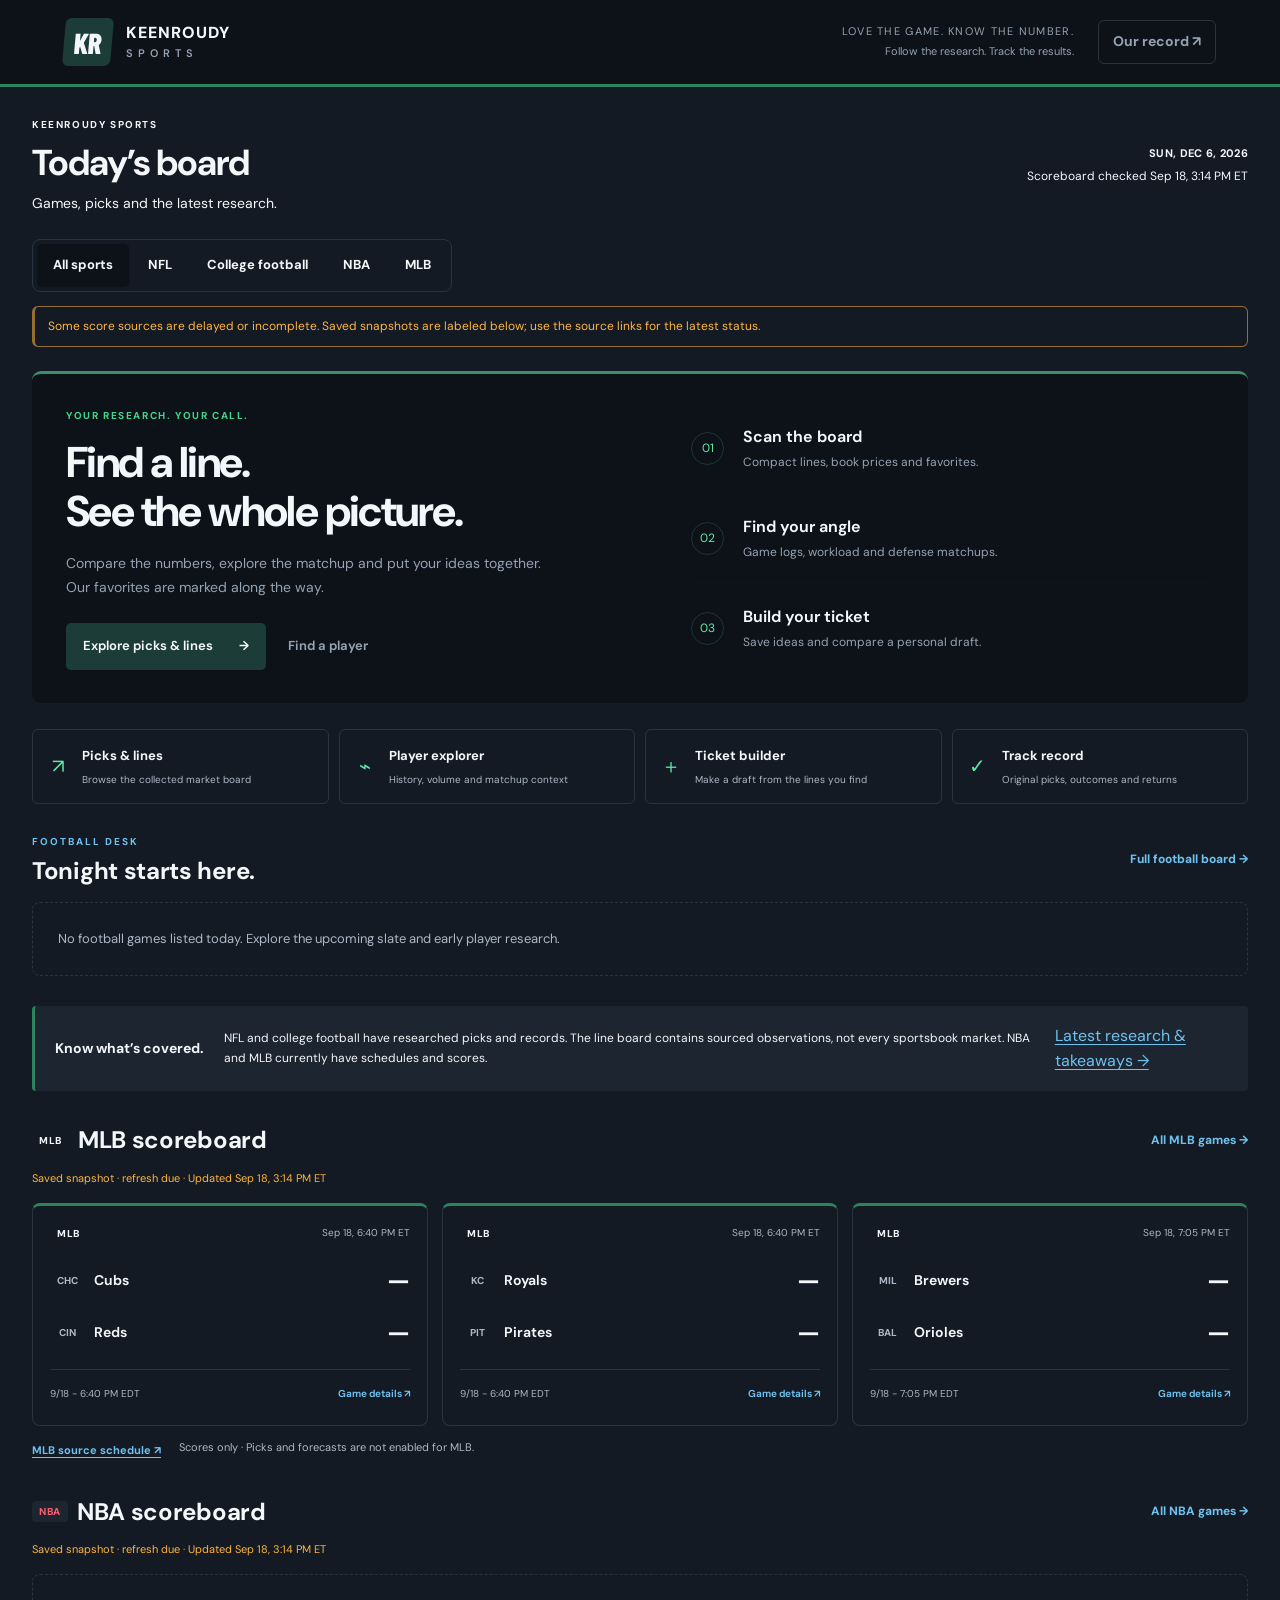
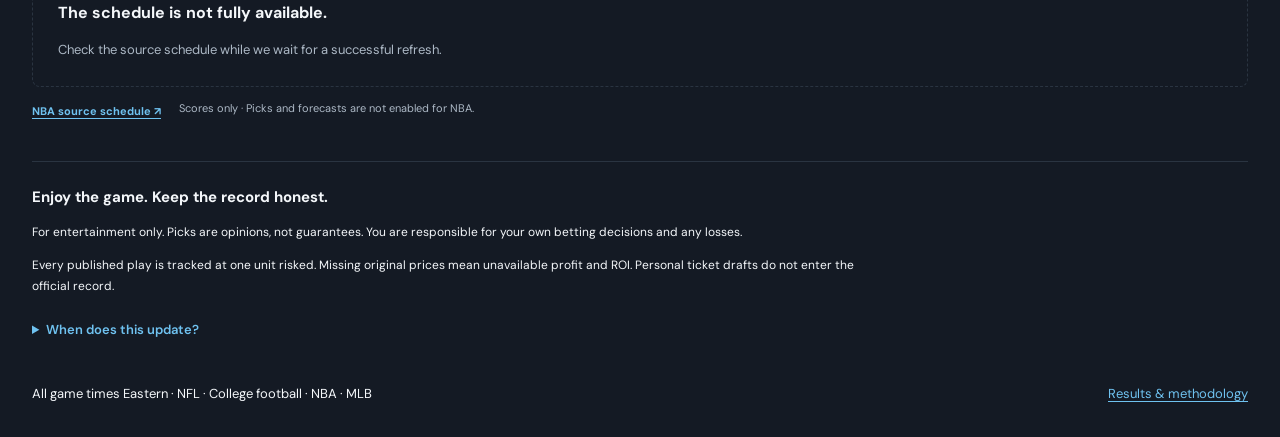
==== site/index.html @ 0686963c "New front end at /sports/next/, dark theme on the current site" ====
<!doctype html>
<html lang="en">
<head>
  <meta charset="utf-8">
  <meta name="viewport" content="width=device-width,initial-scale=1">
  <meta name="description" content="KeenRoudy Sports: games, researched football picks, player trends, and an honest results record. Follow NFL, college football, NBA, and MLB in one place.">
  <meta name="theme-color" content="#0A0D13">
  <title>KeenRoudy Sports · Games, Picks & Results</title>
  <link rel="canonical" href="https://keenroudy.com/sports/">
  <meta property="og:title" content="KeenRoudy Sports · Games, Picks & Results">
  <meta property="og:description" content="Follow the games, understand the picks, and track the season record.">
  <meta property="og:url" content="https://keenroudy.com/sports/">
  <meta property="og:type" content="website">
  <link rel="icon" href="favicon.svg">
  <link rel="stylesheet" href="style.css?v=2">
  <link rel="stylesheet" href="readable.css?v=24">
  <link rel="stylesheet" href="board.css?v=4">
  <link rel="stylesheet" href="hub.css?v=1">
  <link rel="stylesheet" href="night.css?v=1">
  <script src="records.js?v=4" defer></script>
  <script src="analytics.js?v=2" defer></script>
  <script src="dashboard.js?v=7" defer></script>
  <script src="sports.js?v=6" defer></script>
  <script src="matchups.js?v=1" defer></script>
  <script src="players.js?v=3" defer></script>
  <script src="board.js?v=6" defer></script>
  <script src="shuffle.js?v=2" defer></script>
  <script src="app.js?v=40" defer></script>
</head>
<body>
  <a class="skip" href="#main">Skip to content</a>
  <header>
    <a class="brand" href="#sports" aria-label="KeenRoudy Sports home"><span class="mark" aria-hidden="true">KR</span><span>KEENROUDY<span class="brand-sports">SPORTS</span></span></a>
    <div class="mast-note">LOVE THE GAME. KNOW THE NUMBER.<br><span>Follow the research. Track the results.</span></div>
    <a class="repo" href="#record">Our record ↗</a>
  </header>
  <main id="main">
    <div class="intro">
      <div><p class="eyebrow" id="hero-eyebrow">KEENROUDY SPORTS</p><h1 id="hero-title">Today’s board</h1><p id="hero-description">Games, picks and the latest research.</p></div>
      <div class="edition"><span id="today"></span><span class="dot" aria-hidden="true">●</span> <span id="freshness">Loading source status</span></div>
    </div>
    <div class="toolbar">
      <nav class="league-tabs sport-nav" aria-label="Sport">
        <a href="#sports" data-sport="all">All sports</a>
        <button data-league="NFL" aria-pressed="false">NFL</button>
        <button data-league="CFB" aria-pressed="false">College football</button>
        <a href="#sport/NBA" data-sport="NBA">NBA</a>
        <a href="#sport/MLB" data-sport="MLB">MLB</a>
      </nav>
      <label class="week-label">Football week <select id="week" aria-label="Football week"></select></label>
    </div>
    <nav class="sections" aria-label="Football sections">
      <button data-view="home" aria-current="page">Overview</button>
      <button data-view="scores">Games</button>
      <button data-view="props">Picks & lines</button>
      <button data-view="parlays">Parlays</button>
      <button data-view="players">Players</button>
      <button data-view="research">Research</button>
      <button data-view="record">Results</button>
    </nav>
    <div id="notice" class="notice" role="status">Loading the latest board…</div>
    <section id="content" aria-live="polite"></section>
    <footer>
      <strong>Enjoy the game. Keep the record honest.</strong>
      <p>For entertainment only. Picks are opinions, not guarantees. You are responsible for your own betting decisions and any losses.</p>
      <p>Every published play is tracked at one unit risked. Missing original prices mean unavailable profit and ROI. Personal ticket drafts do not enter the official record.</p>
      <details class="update-plan"><summary>When does this update?</summary><p>Football research checks are scheduled for 8:30 a.m., 11:30 a.m., 5:30 p.m. and 11:30 p.m. Eastern, including weekday college games. Schedules and scores have separate hosted refreshes. Source timestamps show the latest successful check. Runs can be delayed; this is not a continuous live feed.</p></details>
      <div><span>All game times Eastern · NFL · College football · NBA · MLB</span><a href="#record">Results & methodology</a></div>
    </footer>
  </main>
</body>
</html>
---- site/style.css ----
@import url('https://fonts.googleapis.com/css2?family=Barlow+Condensed:wght@600;700;800&family=DM+Sans:wght@400;500;600;700&display=swap');
:root{--paper:#f5f4ed;--ink:#173a32;--muted:#63736b;--line:#d8ddd3;--acid:#d9ee85;--white:#fffef9}*{box-sizing:border-box}body{margin:0;background:var(--paper);color:var(--ink);font:16px/1.5 'DM Sans',Arial,sans-serif}button,select{font:inherit}button,a,select{-webkit-tap-highlight-color:transparent}button{cursor:pointer}a{color:inherit}a:focus-visible,button:focus-visible,select:focus-visible{outline:3px solid #b35a29;outline-offset:4px}.skip{position:absolute;top:-60px}.skip:focus{top:0;background:white;z-index:9}header{display:flex;align-items:center;gap:24px;background:var(--ink);color:var(--paper);padding:24px max(5vw,20px);border-bottom:5px solid var(--acid)}.brand{font-weight:800;font-size:17px;line-height:1.05;letter-spacing:1px;text-decoration:none;display:flex;align-items:center;gap:13px}.mark{font-family:'Barlow Condensed',sans-serif;font-size:46px;letter-spacing:-10px;padding-right:10px;color:var(--acid)}.mark span{opacity:.5}.mast-note{margin-left:auto;font-size:12px;letter-spacing:1.8px;text-align:right}.mast-note span{letter-spacing:0;opacity:.7}.repo{font-size:13px;border-left:1px solid #658076;padding-left:24px;text-decoration:none}main{max-width:1240px;margin:auto;padding:0 32px}.intro{display:flex;justify-content:space-between;align-items:flex-end;gap:20px;margin:42px 0 32px}.eyebrow{font-size:12px;font-weight:700;letter-spacing:2px;margin:0 0 6px}h1,h2,h3{font-family:'Barlow Condensed','Arial Narrow',Arial,sans-serif;line-height:1.05}h1{font-size:clamp(46px,6vw,72px);margin:0 0 12px;letter-spacing:-1.2px}.intro p:last-child{margin:0;color:var(--muted)}.edition{text-align:right;font-size:12px;max-width:260px;color:var(--muted)}#today{display:block;font-weight:700;color:var(--ink);margin-bottom:5px}.dot{color:#458660}.toolbar{display:flex;justify-content:space-between;gap:15px;align-items:center;border-bottom:1px solid var(--line);padding-bottom:16px}.league-tabs{display:flex;gap:4px;background:#e6e9df;padding:4px}.league-tabs button{padding:9px 23px;border:0;background:transparent;font-weight:700;color:var(--ink)}.league-tabs .selected{background:var(--ink);color:var(--acid)}.week-label{font-size:13px;color:var(--muted)}select{margin-left:6px;border:1px solid var(--line);padding:9px;background:var(--white);color:var(--ink);border-radius:0}.sections{display:flex;gap:28px;border-bottom:1px solid var(--line);margin-bottom:22px;overflow:auto}.sections button{white-space:nowrap;border:0;border-bottom:3px solid transparent;background:none;padding:16px 0 12px;color:var(--muted);font-size:14px}.sections [aria-current]{color:var(--ink);font-weight:700;border-bottom-color:var(--ink)}.notice{font-size:13px;padding:13px 16px;border-left:3px solid #a1b584;background:#eaf0df;margin-bottom:24px;color:#435544}.notice.warn{background:#f5e8d6;border-color:#b7793e}.section-head{display:flex;align-items:end;justify-content:space-between;gap:16px;margin-bottom:18px}h2{font-size:34px;margin:0}.section-head p{font-size:13px;color:var(--muted);margin:4px 0 0}.count{font-size:12px;letter-spacing:1px;font-weight:700}.day{font-size:13px;letter-spacing:1px;text-transform:uppercase;margin:28px 0 12px;padding-bottom:8px;border-bottom:1px solid var(--line)}.games{display:grid;grid-template-columns:repeat(3,minmax(0,1fr));gap:14px}.game{background:var(--white);border:1px solid var(--line);padding:18px 20px}.game-top{display:flex;justify-content:space-between;gap:8px;align-items:center;font-size:11px;color:var(--muted);margin-bottom:17px}.tag{background:#edf0e5;color:#526445;padding:3px 6px;font-size:10px;font-weight:700;letter-spacing:.6px;text-transform:uppercase}.tag.final{background:var(--ink);color:var(--acid)}.team{display:flex;align-items:center;gap:10px;margin:8px 0;font-weight:600}.abbr{font-size:11px;width:38px;flex-shrink:0;border-left:3px solid var(--ink);padding-left:6px;color:var(--muted)}.team-name{font-size:14px}.score{margin-left:auto;font:700 33px/1 'Barlow Condensed',Arial,sans-serif;min-width:28px;text-align:right}.game-bottom{border-top:1px solid var(--line);margin-top:16px;padding-top:10px;font-size:12px;color:var(--muted);display:flex;justify-content:space-between;gap:8px}.game details{margin-top:10px;font-size:12px;color:var(--muted)}summary{cursor:pointer;color:var(--ink)}.game details p{margin:9px 0}.empty{padding:45px 30px;background:var(--white);border:1px solid var(--line);max-width:100%;margin-bottom:18px}.empty h3{font-size:30px;margin:0 0 12px}.empty p{color:var(--muted);max-width:700px;margin:8px 0}.empty .eyebrow{color:var(--ink)}.cards{display:grid;grid-template-columns:repeat(2,minmax(0,1fr));gap:18px}.pick{border:1px solid var(--line);background:var(--white);padding:24px}.pick h3{font-size:30px;margin:8px 0 12px}.pick p{font-size:14px}.pick .number{font-family:'Barlow Condensed',sans-serif;font-size:32px;color:#819451}.metrics{display:grid;grid-template-columns:repeat(3,1fr);gap:15px;margin-bottom:25px}.metric{padding:22px;background:var(--ink);color:var(--paper)}.metric strong{font:600 44px/1 'Barlow Condensed',sans-serif;display:block;color:var(--acid);margin:5px 0}.metric span{font-size:12px}.method{max-width:850px}.method h3{font-size:27px;margin:28px 0 10px}.method p,.method li{font-size:14px;color:var(--muted)}.sources{display:flex;flex-wrap:wrap;gap:12px;font-size:12px}.record-table{overflow:auto}table{border-collapse:collapse;width:100%;font-size:13px}th,td{text-align:left;padding:12px 10px;border-bottom:1px solid var(--line)}th{font-size:11px;text-transform:uppercase;letter-spacing:.5px}footer{border-top:2px solid var(--ink);margin:48px 0 24px;padding-top:22px}footer strong{font-size:17px}footer p{font-size:12px;color:var(--muted);max-width:840px}footer div{display:flex;justify-content:space-between;gap:15px;font-size:11px;color:var(--muted);margin-top:24px}.error{color:#852f23}@media(max-width:950px){.games{grid-template-columns:repeat(2,minmax(0,1fr))}.mast-note{display:none}.repo{margin-left:auto}}@media(max-width:620px){main{padding:0 18px}header{padding:17px 18px}.brand{font-size:14px}.repo{font-size:11px;padding-left:12px}.intro{display:block;margin-top:28px}.edition{text-align:left;max-width:none;margin-top:18px}#today{display:inline;margin-right:10px}.toolbar{align-items:stretch;flex-direction:column}.league-tabs button{flex:1;padding:9px 12px}.week-label{display:flex;align-items:center;justify-content:space-between}.sections{gap:22px}.sections button{font-size:13px}.games,.cards{grid-template-columns:1fr}.game{padding:17px 18px}.metrics{gap:8px}.metric{padding:14px 10px}.metric strong{font-size:34px}.metric span{font-size:10px}.section-head{align-items:start}.count{font-size:10px;white-space:nowrap}.empty{padding:28px 20px}footer div{flex-direction:column}}
---- site/readable.css ----
:root{--paper:#f3f5f9;--ink:#182942;--muted:#52627a;--line:#d9e0ea;--acid:#78dcd4;--white:#fff;--blue:#214ec4;--success:#176545;--danger:#a62d39}
body{line-height:1.6}button,input,select{font:inherit}a{color:var(--blue);text-underline-offset:3px}button,select,input{min-height:44px}a:focus-visible,button:focus-visible,select:focus-visible,input:focus-visible,summary:focus-visible{outline:3px solid #c3730e;outline-offset:3px}header{background:#14243c;padding:22px max(5vw,20px);border-bottom:3px solid var(--acid)}.brand{color:white;line-height:1.15}.mast-note{color:#d3dfef}.repo{font-size:14px;font-weight:700;color:#a4eee7;padding:9px 14px;border:1px solid #52718a;border-radius:6px;min-height:44px}main{max-width:1280px}.intro{gap:24px;margin:34px 0 28px}h1{font-size:clamp(36px,4.5vw,56px);letter-spacing:-.5px}.intro p:last-child{font-size:15px}.eyebrow{color:var(--blue)}.edition{min-width:190px}.dot{color:var(--success)}.toolbar{border:0;padding:0;margin-bottom:16px}.league-tabs{background:#e1e7f0;border-radius:8px}.league-tabs button{border-radius:5px}.league-tabs .selected{color:white}.week-label{font-size:14px}select{border-color:#bac6d8;border-radius:6px}.sections{display:grid;grid-template-columns:repeat(4,1fr);gap:0;background:var(--paper);position:sticky;top:0;z-index:5;overflow:visible}.sections button{font-size:15px;min-height:50px;padding:14px 6px}.sections [aria-current]{color:var(--blue);border-bottom-color:var(--blue);background:#e9eefb}.notice{font-size:14px;padding:13px 16px;border:1px solid #cbdaf0;border-left:4px solid var(--blue);border-radius:5px;background:#edf3fd;color:#294469}.notice.warn{background:#fff3dc;border-color:#d5a043;color:#674911}.section-head{align-items:center;margin:24px 0 18px}h2,h3{font-family:'DM Sans',Arial,sans-serif;line-height:1.25}h2{font-size:25px}.section-head p{font-size:14px}.count{white-space:nowrap;background:#e3eaf6;padding:6px 9px;border-radius:4px;letter-spacing:0}.day{font-size:14px;letter-spacing:0;text-transform:none;color:var(--muted);margin-top:26px}.games{gap:16px}.game{min-width:0;border-radius:9px;padding:18px;box-shadow:0 2px 4px #18294206}.game-top{font-size:13px}.tag{background:#eaf0fd;color:#284a92;border-radius:4px;font-size:11px;letter-spacing:0;text-transform:none}.tag.final{background:#e0f1e8;color:var(--success)}.abbr{font-size:12px;width:44px;border:0;padding:0}.team-name{font-size:16px}.score{font-family:'DM Sans',Arial,sans-serif;font-size:29px;font-variant-numeric:tabular-nums}.game-bottom{font-size:13px}.game details{font-size:14px}summary{color:var(--blue);font-weight:600;min-height:40px;padding:8px 0}.empty{padding:26px;border-radius:8px}.empty h3{font-size:21px}.empty p{font-size:14px}.pick{min-width:0;border-radius:8px}.pick h3{font-size:24px}.pick p{font-size:15px}.pick .number{color:var(--blue)}.metrics{gap:14px;margin:18px 0 24px}.metric{padding:18px;background:white;color:var(--ink);border:1px solid var(--line);border-top:3px solid var(--blue);border-radius:6px}.metric strong{font:700 34px/1.2 'DM Sans',Arial,sans-serif;color:var(--ink)}.metric span{color:var(--muted)}.method{max-width:100%;margin-top:24px}.method h3{font-size:22px}.method p,.method li{font-size:15px;max-width:850px}.sources{gap:8px 14px;font-size:13px}.sources a{padding:6px 0;overflow-wrap:anywhere}.record-table{background:white;border:1px solid var(--line);border-radius:8px}table{font-size:14px}th,td{padding:13px 14px;vertical-align:top}th{font-size:12px;background:#eaf0f8;text-transform:none;letter-spacing:0}tr:last-child td{border-bottom:0}footer{border-top:1px solid #b8c6d9;margin-top:40px}footer p,footer div{font-size:13px}footer div{flex-wrap:wrap}footer a{padding:8px 0}.update-plan{margin-top:15px;font-size:14px}.board-filters{display:flex;gap:12px;margin:12px 0 18px}.board-filters label{flex:1;font-size:13px;color:var(--muted)}.board-filters input,.board-filters select{display:block;width:100%;margin:5px 0 0;padding:10px 12px;background:white;border:1px solid #bac6d8;border-radius:6px;font-size:16px}.board-filters label:last-child{max-width:210px}.market{background:#f1f5fc;border-radius:6px;margin-top:14px;padding:12px;font-size:13px;color:var(--muted)}.market-head{display:flex;gap:8px;justify-content:space-between;align-items:center;margin-bottom:8px}.market strong{color:var(--ink)}.market dl{display:grid;grid-template-columns:1fr auto;gap:5px;margin:0}.market dd{margin:0;font-weight:600;color:var(--ink);text-align:right}.market small{display:block;font-size:12px;margin-top:8px}.market a{display:block;margin-top:8px;padding:8px 0;font-weight:600}.comparison{border-top:1px solid #d0dced;margin-top:9px;padding-top:9px}.archive-shortcut{font-size:14px;padding:12px 16px;background:white;border:1px solid var(--line);border-radius:6px;margin:16px 0}.archive-shortcut a{font-weight:700}.outcome{font-weight:700;text-transform:capitalize}.outcome.win{color:var(--success)}.outcome.loss{color:var(--danger)}.score-label{font-size:12px;color:var(--muted);text-align:right;margin-bottom:5px}.method details{border-top:1px solid var(--line);margin-top:24px;padding-top:10px}.method details summary{font-size:18px}
@media(max-width:1020px){.games{grid-template-columns:repeat(2,minmax(0,1fr))}.mast-note{display:none}.repo{margin-left:auto}}
@media(max-width:620px){main{padding:0 16px}header{padding:16px;gap:12px}.brand{font-size:13px;gap:9px}.mark{font-size:34px}.repo{font-size:13px;padding:9px 10px}.intro{margin:24px 0 20px}.edition{margin-top:16px}.toolbar{display:block}.league-tabs{margin-bottom:12px}.league-tabs button{font-size:15px;padding:9px}.sections{gap:0}.sections button{font-size:13px;padding:13px 2px;min-height:48px}.notice{font-size:13px;padding:11px 12px}.games,.cards{grid-template-columns:1fr}.game{padding:17px}.team-name{font-size:17px}.score{font-size:30px}.section-head{align-items:start}.section-head h2{font-size:23px}.section-head p{font-size:13px}.metrics{grid-template-columns:1fr;gap:9px}.metric{display:grid;grid-template-columns:1fr auto;align-items:center;padding:13px 16px;border-top-width:1px;border-left:3px solid var(--blue)}.metric strong{grid-column:2;grid-row:1 / 3;font-size:30px;margin:0 0 0 10px}.metric span{font-size:12px}.board-filters{gap:8px}.board-filters label:last-child{max-width:130px}.board-filters input,.board-filters select{padding:10px 8px}.record-table table{font-size:13px;table-layout:fixed}.record-table th,.record-table td{padding:10px 8px;overflow-wrap:anywhere}.record-table th:first-child{width:45%}.record-table .wide-table{table-layout:auto;min-width:500px}.empty{padding:20px}.pick{padding:20px}.pick h3{font-size:22px}.method p{font-size:14px}footer div{gap:3px}.market{font-size:14px}.market-head{font-size:12px}}
.record-filters,.calculator{display:flex;flex-wrap:wrap;gap:12px;margin:16px 0}.record-filters label,.calculator label{display:grid;gap:4px;font-size:13px;color:var(--muted);min-width:150px}.record-filters select,.calculator select,.calculator input{padding:8px;border:1px solid var(--line);border-radius:5px;background:white}.record-note{font-size:13px;color:var(--muted)}.record-note-warn{padding:10px 12px;border-radius:8px;background:#fdf6e6;border:1px solid #e6cf92;color:#6b4e12;font-weight:500}.settlement-list{padding-left:20px}.settlement-list li{margin:10px 0}.calculator{padding:14px;background:#f1f5fc;border-radius:6px}.calculator>strong,.calculator .calc-output{flex-basis:100%;margin:0}.game h4{margin:12px 0 4px}.game details ul{padding-left:20px}.game details li{margin:8px 0}.record-table{overflow-x:auto}.record-table table{min-width:600px}.method .record-table table{min-width:450px}.risky-lines{margin-top:30px;padding-top:22px;border-top:2px solid #d5a043}.risky-lines .section-head{margin-top:0}.risky-lines h3,.position-group h3{margin:0;font-size:22px}.position-group{margin-top:24px}.risky-pick{border-color:#d5a043}.risk-badge{display:inline-block;margin-left:7px;padding:3px 6px;border-radius:4px;background:#fff3dc;color:#7b4c00;font-size:11px;font-weight:700;letter-spacing:.3px}.recent-form{margin:16px 0;padding:11px 12px;border:1px solid #cbdaf0;border-radius:6px;background:#f1f5fc;font-size:13px}.recent-form strong{display:block;color:var(--ink)}.recent-form span{color:var(--muted)}.recent-form small{display:block;margin-top:3px;color:var(--muted)}.recent-form a{display:inline-block;margin-top:5px;font-weight:600}.recent-form.pending{border-style:dashed;background:#fafafa}.takeaway-panel{margin:20px 0;padding:16px 20px;border-left:4px solid var(--blue);border-radius:6px;background:#edf3fd}.takeaway-panel h3{margin:0 0 8px;font-size:20px}.takeaway-panel ul,.takeaways{margin:8px 0;padding-left:22px}.takeaway-panel li,.takeaways li{margin:6px 0}.price-board,.closing-note{font-size:13px;padding:9px 11px;border-radius:5px;background:#f7f9fc}.closing-note{border-left:3px solid var(--success)}@media(max-width:620px){.record-filters label,.calculator label{flex:1 1 100%}.record-table table{table-layout:auto}.record-table th:first-child{width:auto}}
.form-chart{margin:14px 0 4px;padding:12px 10px 8px;border-top:1px solid #d2ddea;background:#fff}.form-chart figcaption{display:flex;justify-content:space-between;gap:10px;font-size:12px;color:var(--muted)}.form-chart figcaption strong{color:var(--ink)}.form-chart ol{display:flex;align-items:end;gap:5px;height:126px;margin:10px 0 0;padding:0;list-style:none;border-bottom:1px solid #b9c8dc}.form-game{position:relative;display:flex;flex:1 1 0;min-width:0;height:100%;align-items:end;justify-content:center}.form-bar{position:relative;display:block;width:100%;max-width:28px;min-height:12px;border-radius:3px 3px 0 0;background:#b9424e}.form-game.hit .form-bar{background:#218060}.form-bar span{position:absolute;top:-18px;left:50%;transform:translateX(-50%);font-size:10px;font-weight:700;color:var(--ink)}.form-outcome{position:absolute;bottom:-20px;font-size:9px;font-weight:700;color:#8c3440}.form-game.hit .form-outcome{color:#176545}.form-game small{position:absolute;bottom:-37px;max-width:100%;overflow:hidden;text-overflow:ellipsis;white-space:nowrap;font-size:9px;color:var(--muted)}.form-chart-line{margin:42px 0 0;font-size:11px;color:var(--muted)}@media(max-width:620px){.form-chart ol{gap:3px}.form-chart figcaption{display:block}.form-chart figcaption span{display:block;margin-top:2px}.form-bar span{font-size:9px}}
.intro{position:relative;padding:28px 30px;border:1px solid #cbd6e7;border-radius:14px;background:linear-gradient(120deg,#fff 0%,#f4f8ff 66%,#e7f6f4 100%);overflow:hidden}.intro:after{content:'';position:absolute;width:290px;height:290px;border:38px solid #78dcd433;border-radius:50%;right:-130px;top:-180px;pointer-events:none}.intro>*{position:relative;z-index:1}.edition{padding:12px 14px;border:1px solid #d3deed;border-radius:8px;background:#ffffffb8}.sections{border:1px solid #d5dfed;border-radius:10px;padding:4px;background:#fff;box-shadow:0 4px 14px #172b4810}.sections button{border-radius:7px;border-bottom:0}.sections [aria-current]{box-shadow:inset 0 -2px 0 var(--blue),0 2px 6px #1d4fc31a}.day{display:flex;align-items:center;gap:10px;border:0;padding:0;margin:32px 0 14px}.day:after{content:'';height:1px;flex:1;background:linear-gradient(90deg,#cbd8ea,transparent)}.game{position:relative;overflow:hidden;transition:transform .16s ease,box-shadow .16s ease,border-color .16s ease}.game:before{content:'';position:absolute;left:0;right:0;top:0;height:3px;background:linear-gradient(90deg,var(--blue),var(--acid))}.game:hover{transform:translateY(-2px);border-color:#9aafd2;box-shadow:0 12px 24px #132b4a12}.game-top{margin-top:4px}.market{border:1px solid #d7e2f2;background:linear-gradient(135deg,#f6f9ff,#eff8f7)}.market-head{padding-bottom:8px;border-bottom:1px solid #d9e4f1}.market dl{padding-top:7px}.movement{padding:9px 11px;border-left:3px solid #d09a27;background:#fff7e5;font-size:12px;color:#634a18}.game details{border-top:1px solid #d9e3ef;margin-top:14px}.game details summary{display:flex;align-items:center;justify-content:space-between}.game details summary:after{content:'+';font-size:20px;line-height:1}.game details[open] summary:after{content:'−'}.pick{position:relative;overflow:hidden;border-top:4px solid var(--blue);box-shadow:0 4px 16px #172b4810}.pick:before{content:'1U RISK';position:absolute;right:15px;top:13px;padding:3px 6px;border-radius:4px;background:#eef3fc;color:#3659a1;font-size:10px;font-weight:700;letter-spacing:.5px}.pick h3{padding-right:56px}.pick .number{display:inline-flex;align-items:center;justify-content:center;width:34px;height:34px;border-radius:50%;background:#eaf1fd;font-size:15px;font-family:'DM Sans',Arial,sans-serif;font-weight:800}.risky-pick{border-top-color:#d5a043}.risky-pick:before{content:'1U RISKY';background:#fff3dc;color:#7b4c00}.calculator{border:1px solid #d3dfef;box-shadow:inset 0 1px #fff}.record-table{box-shadow:0 3px 12px #172b4809}.takeaway-panel{box-shadow:0 4px 12px #172b4809}.form-chart{border-radius:7px;border:1px solid #d7e2f1;border-top:3px solid #78dcd4;box-shadow:inset 0 1px #fff}.form-chart ol{background:repeating-linear-gradient(to top,transparent 0,transparent 31px,#e7eef7 32px)}@media(prefers-reduced-motion:reduce){.game{transition:none}.game:hover{transform:none}}@media(max-width:620px){.intro{padding:22px 20px;border-radius:10px}.edition{padding:9px 10px}.sections{position:sticky;top:0}.game:hover{transform:none}.pick:before{right:12px;top:12px}.form-chart{padding-left:8px;padding-right:8px}}
.research-lifecycle{display:grid;grid-template-columns:repeat(4,1fr);gap:0;margin:0 0 22px;padding:15px 12px;border:1px solid #d5e0ef;border-radius:9px;background:#fff}.lifecycle-step{position:relative;display:grid;grid-template-columns:28px 1fr;column-gap:8px;align-items:center;padding:0 12px;color:#6c7b91}.lifecycle-step:not(:last-child):after{content:'';position:absolute;top:14px;right:-1px;width:2px;height:30px;background:#dfe7f1}.lifecycle-step span{display:grid;place-items:center;width:25px;height:25px;border-radius:50%;background:#e9eef6;color:#5f7087;font-size:12px;font-weight:800}.lifecycle-step strong{font-size:13px;color:#40516a}.lifecycle-step small{grid-column:2;font-size:11px;line-height:1.25}.lifecycle-step.done span{background:#1f6f5a;color:#fff}.lifecycle-step.done strong{color:#173e35}@media(max-width:760px){.research-lifecycle{grid-template-columns:1fr 1fr;gap:14px 0}.lifecycle-step:nth-child(2):after{display:none}.lifecycle-step{padding:0 8px}.lifecycle-step:nth-child(-n+2){padding-bottom:8px;border-bottom:1px solid #e2e9f3}.lifecycle-step:nth-child(n+3){padding-top:8px}.lifecycle-step:not(:last-child):after{display:none}}
.game-open,.back-board{display:inline-flex;align-items:center;min-height:44px;font-weight:700;color:var(--blue);text-decoration:none}.game-open{width:100%;margin-top:8px;border-top:1px solid #d9e3ef;padding-top:10px}.game-open:hover,.back-board:hover{text-decoration:underline}.game-page{max-width:1080px;margin:auto}.back-board{margin:2px 0 14px}.game-hero{position:relative;padding:27px 30px;background:#14243c;color:#fff;border-radius:10px;overflow:hidden}.game-hero:after{content:'';position:absolute;right:-55px;top:-50px;width:210px;height:210px;border:20px solid #78dcd430;border-radius:50%;pointer-events:none}.game-hero h2{font-size:clamp(30px,4vw,48px);margin:8px 0 20px;color:#fff}.game-hero .eyebrow{color:#a4eee7}.game-hero p{max-width:760px;font-size:13px;color:#dbe6f3}.game-scoreline{display:grid;grid-template-columns:2fr 1fr 1.4fr;gap:10px;margin:15px 0 20px}.game-scoreline>div{padding:13px 16px;background:#ffffff16;border:1px solid #ffffff38;border-radius:6px}.game-scoreline small{display:block;color:#b8cae1;font-size:11px;font-weight:700;letter-spacing:.5px}.game-scoreline strong{display:block;margin-top:4px;font-size:clamp(18px,2.3vw,26px);line-height:1.2}.game-scoreline .forecast-stage{font-size:16px}.game-page-grid{display:grid;grid-template-columns:1fr 1fr;gap:16px;margin:18px 0}.game-panel{padding:20px 22px;background:#fff;border:1px solid #d9e2ed;border-radius:8px;box-shadow:0 3px 10px #172b4808;margin:18px 0}.game-page-grid>.game-panel{margin:0}.game-panel h3{font-size:24px;margin:0 0 12px}.game-panel h4{font-size:17px;margin:15px 0 7px}.game-panel p,.game-panel li{font-size:14px;color:var(--muted)}.game-panel dl{display:grid;grid-template-columns:minmax(120px,1fr) 1.3fr;gap:9px;margin:0}.game-panel dt{color:var(--muted);font-size:13px}.game-panel dd{margin:0;text-align:right;font-size:14px;font-weight:700;color:var(--ink);overflow-wrap:anywhere}.game-panel .cards{grid-template-columns:1fr 1fr}.watch-entry{padding:14px 0;border-top:1px solid var(--line)}.watch-entry h4{margin:7px 0}.watch-entry small{font-size:12px;color:var(--muted)}.game-page .position-group{margin:18px 0}.game-page .position-group h3{font-size:20px}.game-page .pick{box-shadow:none}.game-page .sources{margin-top:10px}@media(max-width:760px){.game-page-grid,.game-scoreline,.game-panel .cards{grid-template-columns:1fr}.game-hero{padding:23px 20px}.game-scoreline{gap:7px}.game-scoreline>div{padding:11px 13px}.game-panel{padding:17px}.game-panel dl{grid-template-columns:1fr 1fr}}
.favorite-lines,.all-lines,.watch-list{margin:24px 0}.favorite-lines{border-top:3px solid #1c938a;padding-top:16px}.favorite-label{background:#e1f7f1;color:#145c4f}.all-lines .position-group{margin:18px 0 28px}.all-lines .position-group h4{font-size:18px;margin:0 0 12px}.stat-log{margin:12px 0;padding:10px 12px;border:1px solid #d9e5ed;border-radius:6px;background:#f8fcff}.stat-log summary{cursor:pointer;font-weight:700;color:#174d72}.stat-log .record-table{margin-top:10px;overflow-x:auto}.stat-log table{min-width:320px}.stat-log td,.stat-log th{padding:7px;font-size:12px}.prior-opponent{padding:10px 12px;background:#f1f8f7;border-left:3px solid #258d80}.watch-list{padding:18px 20px;background:#fff;border:1px solid #d9e5ed;border-radius:8px}.watch-list li{padding:12px 0;border-bottom:1px solid #e3eaf2}.watch-list li:last-child{border-bottom:0}.watch-list small{font-size:12px;color:#53667e}@media(max-width:620px){.watch-list{padding:15px}.favorite-lines,.all-lines{margin:18px 0}.stat-log .record-table{max-width:100%}}
.hot-lines,.fun-lines{margin:24px 0;padding:18px;border-radius:10px}.hot-lines{border:1px solid #efb14d;background:linear-gradient(135deg,#fff9e9,#fff)}.fun-lines{border:1px solid #b9a4dd;background:linear-gradient(135deg,#f8f3ff,#fff)}.hot-lines .section-head,.fun-lines .section-head{margin:0 0 16px}.hot-pick{border-top-color:#e99019}.hot-badge,.fun-badge,.market-window{display:inline-block;margin-left:7px;padding:3px 6px;border-radius:4px;font-size:11px;font-weight:800;letter-spacing:.3px}.hot-badge{background:#ffdf9c;color:#673b00}.fun-badge{background:#eee4ff;color:#51367d}.market-window{background:#e9edf4;color:#384b65}.hot-clock{display:flex;justify-content:space-between;gap:12px;margin:10px 0;padding:9px 11px;border-left:3px solid #e99019;background:#fff6df;font-size:12px}.hot-clock span{color:var(--muted);text-align:right}@media(max-width:620px){.hot-lines,.fun-lines{margin:18px 0;padding:14px}.hot-clock{display:grid;gap:2px}.hot-clock span{text-align:left}}
.prop-filters{display:grid;grid-template-columns:minmax(220px,1.5fr) minmax(150px,1fr) auto;gap:12px;align-items:end;margin:16px 0 22px;padding:15px;background:#f1f5fc;border:1px solid #d3dfef;border-radius:8px}.prop-filters label{display:grid;gap:5px;font-size:13px;font-weight:700;color:var(--muted)}.prop-filters select{width:100%;padding:9px 11px;background:#fff;border:1px solid #bac6d8;border-radius:6px;color:var(--ink)}.prop-filters button{padding:9px 14px;border:1px solid #9fb0c7;border-radius:6px;background:#fff;color:var(--blue);font-weight:700}.prop-filters button:disabled{color:#8c98a8;background:#edf0f4;cursor:not-allowed}@media(max-width:620px){.prop-filters{grid-template-columns:1fr}.prop-filters button{width:100%}}
.usage-strip{margin:12px 0;padding:11px 13px;border:1px solid #cbdfe2;background:#f1f9f8;border-radius:6px;color:#1d3445}.usage-strip ul{margin:6px 0;padding-left:18px}.usage-strip li{font-size:13px;line-height:1.55}.usage-strip small{color:#526a70;font-size:11px}
.parlay-select,.parlay-remove,.parlay-load{min-height:38px;margin:10px 0 2px;padding:8px 11px;border:1px solid #5d79b5;border-radius:6px;background:#fff;color:#204caa;font-weight:750;cursor:pointer}.parlay-select.selected{background:#204caa;color:#fff}.parlay-remove{float:right;margin:0;min-height:30px;padding:4px 8px;border-color:#aebdce;color:#4b5d73}.parlay-builder{margin:18px 0 24px;padding:20px;border:1px solid #aebfe0;border-radius:10px;background:linear-gradient(135deg,#f5f8ff,#fff)}.parlay-builder h3{margin:0 0 6px}.parlay-builder p{font-size:14px;max-width:850px}.parlay-grid{display:grid;grid-template-columns:1fr 1fr;gap:14px;margin-top:16px}.parlay-grid section{padding:15px;border:1px solid #d7e2f2;border-radius:7px;background:#fff}.parlay-grid h4{margin:0 0 10px}.parlay-grid ul,.parlay-grid ol{padding-left:20px;margin:0}.parlay-grid li{margin:10px 0;font-size:13px}.parlay-grid label{display:grid;gap:5px;font-weight:700;font-size:13px;color:#52627a}.parlay-grid input{max-width:140px;padding:8px;border:1px solid #bac6d8;border-radius:6px}.parlay-load{margin:6px 0 0}@media(max-width:620px){.parlay-builder{padding:16px}.parlay-grid{grid-template-columns:1fr}.parlay-remove{min-height:36px}.parlay-select{width:100%}}
.watch-summary{margin:26px 0;padding:20px;border:1px solid #d9e5ed;border-radius:10px;background:#fbfdff}.watch-summary h3{margin:2px 0 4px}.watch-summary>div>p:last-child{margin:0;color:#52627a;font-size:14px}.watch-summary-grid{display:grid;grid-template-columns:repeat(2,minmax(0,1fr));gap:10px;margin-top:15px}.watch-summary-grid article{padding:14px;border:1px solid #e0e8f2;border-radius:7px;background:#fff}.watch-summary-grid h4{margin:7px 0;font-size:15px}.watch-summary-grid p{margin:0;color:#52627a;font-size:13px;line-height:1.45}@media(max-width:620px){.watch-summary{padding:16px}.watch-summary-grid{grid-template-columns:1fr}}

.pick-details{border-top:1px solid var(--line);margin-top:12px}.pick-details>summary{cursor:pointer;font-size:14px}
.subnav{display:flex;flex-wrap:wrap;gap:8px;margin:18px 0}.subnav button,.subnav a{display:inline-block;padding:10px 14px;border:1px solid #c9d4e2;border-radius:6px;background:#fff;color:#253e59;font-family:inherit;font-size:14px;font-weight:600;line-height:1.4;cursor:pointer;text-decoration:none}.subnav button[aria-pressed=true]{background:#172b43;color:white;border-color:#172b43}
.dashboard-panel{padding:22px;margin:20px 0;background:white;border:1px solid #d6e0e8;border-radius:9px}.dashboard-panel h3{margin:0 0 12px}.dashboard-panel p{font-size:14px;line-height:1.65}.section-explainer{max-width:850px;font-size:15px;line-height:1.65;color:#52627a}.metrics{grid-template-columns:repeat(auto-fit,minmax(180px,1fr))}.metric small{display:block;color:#56697e;font-size:12px;line-height:1.5;margin-top:7px}.metric strong{overflow-wrap:anywhere}
.overview-grid,.research-game-grid,.coverage-grid,.injury-teams{display:grid;grid-template-columns:repeat(2,minmax(0,1fr));gap:16px}.overview-link,.research-game{display:block;text-decoration:none;padding:24px;border:1px solid #ccd8e3;border-radius:9px;background:white;color:#192e45}.overview-link h3{font-size:24px;margin:15px 0 10px}.overview-link p{font-size:15px;line-height:1.6;color:#52627a}.overview-link>span{font-size:12px;font-weight:800;letter-spacing:1px}.overview-link.primary{border-top:4px solid #209387}.overview-link:hover,.research-game:hover{border-color:#209387;box-shadow:0 3px 12px #19334d10}.research-game span,.research-game small{display:block;margin-top:8px;color:#586b80}.research-game strong{font-size:18px}.coverage-grid{grid-template-columns:repeat(3,minmax(0,1fr))}.coverage-grid>div{padding:14px;border-left:3px solid #73b9b2;background:#f7fafb}.coverage-grid small{font-size:12px;line-height:1.5}
.ledger-list{display:grid;gap:8px;margin:16px 0}.ledger-card,.score-result{padding:14px 16px;border:1px solid #d1dce6;border-radius:7px;background:white}.ledger-card{display:grid;grid-template-columns:minmax(0,1fr) auto;gap:6px 16px}.ledger-card>div{min-width:0}.ledger-card h4,.score-result h4{font-size:15px;margin:5px 0;line-height:1.3}.ledger-card p{font-size:12px;margin:4px 0}.ledger-card small,.score-result small{color:#56697e;font-size:11px;line-height:1.45}.ledger-card details{grid-column:1/-1;border-top:1px solid #e0e7ee;margin-top:3px}.ledger-card details summary{min-height:32px;padding:5px 0;font-size:12px}.ledger-outcome{text-align:right;min-width:110px}.ledger-outcome p{font-weight:700}.score-result>a{text-decoration:none}.score-comparison{display:grid;grid-template-columns:repeat(3,1fr);gap:12px;margin:16px 0}.score-comparison>div{display:grid;gap:6px;padding:12px;background:#f4f7fa;border-radius:5px}.score-comparison strong{font-size:24px}.score-comparison span{font-size:13px}.standalone-filter{display:grid;max-width:380px;gap:6px;font-weight:600}.standalone-filter select{padding:10px;border:1px solid #bccbd9;border-radius:6px;background:white;color:#192e45}.review-list{line-height:1.8;padding-left:22px}.review-list li{margin-bottom:10px}.injury-list{list-style:none;padding:0}.injury-list li{display:flex;justify-content:space-between;align-items:flex-start;gap:10px;padding:10px 0;border-bottom:1px solid #e4eaf0;font-size:14px}.injury-list small{display:block;margin-top:5px;color:#617386;font-size:12px}.injury-status{font-size:12px;font-weight:700;white-space:nowrap;background:#f4eee1;color:#6f4c16;padding:3px 6px;border-radius:4px}
.ledger-card:has(.outcome.win){border-left:4px solid #218060}.ledger-card:has(.outcome.loss){border-left:4px solid #b9424e}.ledger-card:has(.outcome.pending){border-left:4px solid #d49a24}.ledger-card:has(.outcome.push),.ledger-card:has(.outcome.void){border-left:4px solid #7b8794}.lean-legend{display:flex;flex-wrap:wrap;gap:7px;margin:10px 0 14px}.lean-legend span{padding:5px 9px;border-radius:4px;font-size:11px;font-weight:750}.lean-legend .green{background:#dff3e9;color:#176545}.lean-legend .yellow{background:#fff0c9;color:#75500d}.lean-legend .red{background:#f8e1e4;color:#8f2935}.pick.lean-green{border-top-color:#218060}.pick.lean-yellow{border-top-color:#d49a24}.pick.lean-red{border-top-color:#b9424e}.pick.lean-green .pick-availability{background:#dff3e9;color:#176545}.pick.lean-yellow .pick-availability{background:#fff0c9;color:#75500d}.pick.lean-red .pick-availability{background:#f8e1e4;color:#8f2935}
.sections{display:grid;grid-template-columns:repeat(5,minmax(0,1fr))}.sections button{min-height:44px}.intro{background:#f7fafc}.intro h1{font-size:40px}.intro .eyebrow{margin-bottom:8px}.intro p{max-width:650px}.week-label[hidden]{display:none}.ticket-link{display:inline-block;margin:10px}
@media(max-width:700px){.overview-grid,.research-game-grid,.coverage-grid,.injury-teams{grid-template-columns:1fr}.metrics{grid-template-columns:repeat(2,minmax(0,1fr))}.metric{padding:13px}.metric strong{font-size:25px}.dashboard-panel{padding:16px}.ledger-card{grid-template-columns:minmax(0,1fr) 90px;padding:12px}.ledger-outcome{text-align:right;min-width:0}.ledger-outcome small{display:none}.ledger-card h4{font-size:14px}.ledger-card>div:first-child>p,.ledger-card>div:first-child>small{display:block}.score-comparison{gap:5px}.score-comparison>div{padding:8px}.score-comparison strong{font-size:20px}.score-comparison span{font-size:11px}.sections button{padding:10px 3px;font-size:12px}.subnav button,.subnav a{padding:9px 10px;font-size:12px}.intro h1{font-size:27px}.intro{padding:16px}.overview-link{padding:20px}.overview-link h3{font-size:22px}.record-filters{display:grid;grid-template-columns:1fr}.record-filters label{min-width:0}}
.gambly-handoff{margin-top:18px;border-top:1px solid var(--line)}.gambly-handoff textarea{display:block;width:100%;box-sizing:border-box;min-height:145px;padding:12px;font:13px/1.5 monospace;border:1px solid #bac6d8;border-radius:6px;resize:vertical}
.gambly-handoff button{padding:9px 14px;margin:10px 10px 0 0;border:0;border-radius:6px;background:#214ec4;color:white;font-weight:700}.gambly-handoff a{display:inline-block;padding:10px 0}
.watch-list>ul{display:grid;grid-template-columns:repeat(2,minmax(0,1fr));gap:12px;list-style:none;padding:0}.watch-list>ul>li{border:1px solid var(--line);border-radius:7px;padding:14px}.watch-list details p{font-size:14px}
.parlay-grid li{display:flow-root}.parlay-grid small{display:block;line-height:1.5;color:var(--muted)}
@media(max-width:620px){.intro{padding:16px;margin:16px 0}.intro h1{font-size:30px}.intro p:last-child{font-size:13px}.edition{margin-top:8px}.watch-list>ul{grid-template-columns:1fr}.pick-details>summary{font-size:13px}.parlay-grid input{max-width:100%}.section-head .count{font-size:11px}.sections button{font-size:12px}}

#game-lines,#game-props,#game-injuries,#game-history{scroll-margin-top:85px}

.metric{display:block}.metric strong{margin:8px 0;grid-column:auto;grid-row:auto}

.early-grid{display:grid;grid-template-columns:repeat(auto-fit,minmax(min(100%,320px),1fr));gap:16px}.early-watch{padding:20px;border:1px solid #cbd5e1;border-left:4px solid #256a66;background:#fff;border-radius:10px;min-width:0}.early-watch h4{font-size:1.15rem;margin:12px 0}.early-watch p{line-height:1.55}.early-watch small{display:block;color:#526274;line-height:1.5}.early-watch .early-number{font-size:1.2rem;font-weight:750;color:#183c4b}.early-watch details{margin:14px 0}.early-watch summary{cursor:pointer;font-weight:650}

/* Shared sports shell. League accents stay distinct from result colors. */
:root{--paper:#f1f4f6;--ink:#172c3d;--muted:#536778;--line:#d3dde4;--blue:#17655f;--acid:#a4e5cd;--sport-accent:#137465}
body[data-active-sport="NBA"]{--sport-accent:#9d4825}
body[data-active-sport="MLB"]{--sport-accent:#315bad}
body[data-active-sport="CFB"]{--sport-accent:#715287}
[hidden]{display:none!important}
header{background:#112638;border-bottom:3px solid #9ddebf;padding-top:18px;padding-bottom:18px}
.brand{letter-spacing:1px;font-size:16px;gap:14px}
.brand .mark{display:grid;place-items:center;background:#a4e5cd;color:#112638;width:48px;height:48px;border-radius:6px;font:800 29px/1 'Barlow Condensed',Arial,sans-serif;letter-spacing:-1px;padding:0;transform:skew(-5deg)}
.brand-sports{display:block;margin-top:4px;font-size:11px;letter-spacing:5px;font-weight:600;color:#b5cdc9}
.mast-note{letter-spacing:1.3px;font-size:11px;line-height:1.8}.mast-note span{color:#d6e2ec;opacity:1}.repo{border-color:#4b6475;color:#d0efdf;border-radius:6px}
/* A compact page heading, separate from the cards below. */
.intro{display:grid;grid-template-columns:minmax(0,1fr) auto;gap:24px;align-items:center;background:none;border:0;border-radius:0;box-shadow:none;overflow:visible;padding:0;margin:30px 0 24px}
.intro::after{content:none}
.intro>div{min-width:0}
.intro h1{font:700 clamp(28px,3vw,36px)/1.2 'DM Sans',Arial,sans-serif;letter-spacing:-1px;margin:0 0 8px}
.intro .eyebrow{font-size:10px;line-height:1.5;letter-spacing:1.6px;margin:0 0 9px;color:#52706e}
.intro p:last-child{font-size:14px;line-height:1.6;max-width:610px}
.intro>.edition{padding:0;margin:0;min-width:0;max-width:285px;background:none;border:0;border-radius:0;box-shadow:none;text-align:right;font-size:12px;line-height:1.6}
.intro #today{display:block;margin:0 0 4px;font-size:11px;letter-spacing:.3px;font-weight:700}
.intro #freshness{display:block;color:var(--muted)}
.edition .dot{display:none}
.toolbar{gap:16px;margin-bottom:14px}.sport-nav{display:flex;flex-wrap:wrap;gap:3px;border:1px solid var(--line);background:#fff;border-radius:8px;padding:4px;max-width:100%}
.sport-nav a,.sport-nav button{display:inline-flex;justify-content:center;align-items:center;min-height:43px;padding:9px 16px;border:0;border-radius:5px;font-size:13px;font-weight:700;text-decoration:none;color:#415568;white-space:nowrap;background:transparent}
.sport-nav .selected{background:#143749;color:#e5fff2;box-shadow:0 1px 3px #11263815}.sport-nav a:hover,.sport-nav button:hover{background:#e7f3ef;color:#174a43}.sport-nav .selected:hover{background:#143749;color:#fff}.week-label{white-space:nowrap;font-size:12px}.week-label select{font-size:12px}
.sections{background:#f1f4f6;border-bottom:1px solid #cbd8e0;z-index:6;margin-bottom:18px}.sections [aria-current]{background:#e4efeb;border-bottom-color:#137465;color:#175e56}.sections button{font-weight:650}.notice{border:1px solid #d2dfe7;border-left:3px solid #7d9b9b;background:#eaf1f4;color:#486272;border-radius:6px;font-size:12px;line-height:1.6;padding:10px 13px;margin-bottom:22px}
.sport-label{display:inline-block;padding:4px 7px;border-radius:4px;font-size:10px;letter-spacing:.6px;line-height:1.3;font-weight:800;text-transform:uppercase;background:#e3f1eb;color:#17604d;white-space:nowrap}.sport-cfb{background:#ede7f3;color:#604178}.sport-nba{background:#fbeade;color:#8a3819}.sport-mlb{background:#e6edfd;color:#30579b}
.sports-home{display:grid;grid-template-columns:minmax(0,1.25fr) minmax(0,1fr);gap:20px;margin:20px 0 30px}.desk-spotlight{position:relative;padding:28px;border-radius:12px;background:#143749;color:#fff;overflow:hidden;box-shadow:0 4px 16px #19334d0a}.desk-spotlight:after{content:"";position:absolute;pointer-events:none;width:230px;height:230px;border:1px solid #a4e5cd18;border-radius:50%;right:-125px;top:-100px;box-shadow:0 0 0 35px #a4e5cd07,0 0 0 70px #a4e5cd04}.desk-spotlight .eyebrow{color:#a4e5cd;font-size:10px;letter-spacing:1.8px;margin:0 0 10px}.spotlight-state{color:#c4d7df;font-size:11px;display:block;margin-bottom:12px}.desk-spotlight h2{font:700 clamp(27px,3vw,37px)/1.12 'Barlow Condensed','Arial Narrow',Arial,sans-serif;letter-spacing:.2px;max-width:530px;margin:0 0 18px}.spotlight-numbers{display:flex;flex-wrap:wrap;gap:16px;padding:14px 0;border-top:1px solid #365665;border-bottom:1px solid #365665;margin-bottom:16px}.spotlight-numbers span{display:grid;gap:5px;min-width:88px}.spotlight-numbers small{font-size:10px;text-transform:uppercase;letter-spacing:.7px;color:#c4d7df}.spotlight-numbers strong{font-size:16px;color:#fff}.spotlight-why{font-size:13px;color:#d5e2e6;line-height:1.7;max-width:500px;margin:0 0 18px}.sports-button{display:inline-block;padding:12px 16px;border:1px solid #b0e1cb;border-radius:5px;background:#a4e5cd;color:#153b37;text-decoration:none;font-size:13px;font-weight:800;min-height:44px}.sports-button:hover{background:#c5f1dd}.spotlight-check{display:block;color:#bdd2dc;font-size:10px;line-height:1.6;margin-top:13px}.desk-shortcuts{display:grid;gap:10px}.desk-shortcuts>a{display:flex;align-items:center;gap:14px;text-decoration:none;color:#1c384c;border:1px solid #d3dfe7;background:#fff;border-radius:8px;padding:17px 20px;min-height:85px;transition:border-color .15s,transform .15s}.desk-shortcuts>a:hover{border-color:#318777;transform:translateX(2px)}.desk-shortcuts>a>span:last-child{margin-left:auto;color:#67808e}.shortcut-icon{display:grid;place-items:center;flex:0 0 35px;width:35px;height:35px;border-radius:7px;background:#edf5f2;color:#267266;font-size:24px;font-weight:600}.desk-shortcuts strong{display:block;font-size:15px;margin-bottom:4px}.desk-shortcuts div>span{display:block;font-size:12px;color:#607584;line-height:1.5}
.football-desk,.sport-board{margin:30px 0}.sports-section-heading{display:flex;align-items:center;justify-content:space-between;gap:16px;margin-bottom:16px}.sports-section-heading>div{display:flex;flex-wrap:wrap;align-items:center;gap:9px}.sports-section-heading>div>.eyebrow{flex-basis:100%;margin-bottom:-3px;font-size:10px}.sports-section-heading h2{font-size:24px;letter-spacing:-.3px}.text-link{font-size:12px;font-weight:750;white-space:nowrap;text-decoration:none;padding:10px 0}.tonight-list{display:grid;gap:8px}.tonight-game{display:grid;grid-template-columns:118px minmax(0,1fr) auto 12px;gap:16px;align-items:center;text-decoration:none;background:#fff;border:1px solid #d3dde4;border-radius:7px;padding:17px 20px;color:#1c384c}.tonight-game .sport-label{justify-self:start}.tonight-game strong{font-size:16px}.tonight-game strong span{font-size:12px;font-weight:400;color:#617888;margin:0 5px}.tonight-game>span:nth-last-child(2){color:#536a79;font-size:12px}.tonight-game:hover{border-color:#318777}.sports-coverage-note{display:flex;align-items:center;gap:20px;background:#e7efed;border-left:3px solid #2b7b6e;border-radius:4px;padding:17px 20px;margin:28px 0}.sports-coverage-note strong{white-space:nowrap;font-size:14px}.sports-coverage-note p{margin:0;font-size:12px;line-height:1.7;color:#4a6570}
.scoreboard-freshness{font-size:11px;color:#587180;margin:-6px 0 15px}.scoreboard-freshness.delayed{color:#8a5514}.sports-score-grid{display:grid;grid-template-columns:repeat(3,minmax(0,1fr));gap:14px}.sports-scorecard{padding:17px;background:#fff;border:1px solid #d3dde4;border-top:3px solid var(--sport-accent);border-radius:8px;min-width:0}.sports-card-top{display:flex;align-items:center;justify-content:space-between;gap:8px;margin-bottom:17px}.game-state{font-size:10px;color:#597282;text-align:right}.game-underway{color:#14694d;font-weight:750}.score-team{display:flex;gap:9px;align-items:center;margin:12px 0;min-width:0}.team-initial{display:grid;place-items:center;background:#f1f4f8;color:#5d7380;font-size:10px;font-weight:750;border-radius:4px;width:35px;height:28px;flex:0 0 35px}.score-team>span:nth-child(2){font-size:14px;font-weight:650;line-height:1.3}.score-team>strong{font-size:25px;font-weight:750;margin-left:auto;font-variant-numeric:tabular-nums}.sports-card-bottom{display:flex;align-items:center;justify-content:space-between;flex-wrap:wrap;gap:8px;border-top:1px solid #e1e7eb;padding-top:10px;margin-top:16px;font-size:10px;color:#607887}.sports-card-bottom a{font-weight:650;text-decoration:none;min-height:28px;display:inline-flex;align-items:center}.sport-source{display:flex;flex-wrap:wrap;gap:5px 18px;margin-top:12px;font-size:11px;color:#607786;line-height:1.7}.sport-source a{font-weight:700;padding:3px 0}.sport-empty,.quiet-state{background:#fff;border:1px dashed #becdd6;padding:25px;border-radius:8px}.sport-empty strong{font-size:16px}.sport-empty p,.quiet-state{font-size:13px;line-height:1.7;color:#587180}.sport-empty p{margin-bottom:0}.sport-page-intro{display:flex;justify-content:space-between;gap:20px;align-items:center;background:#fff;padding:23px;border:1px solid #d3dde4;border-top:4px solid var(--sport-accent);border-radius:8px;margin:24px 0}.sport-page-intro .eyebrow{color:var(--sport-accent);font-size:10px}.sport-page-intro h2{font-size:28px;margin:7px 0 10px}.sport-page-intro p:last-child{font-size:13px;margin:0;color:#587180;max-width:580px;line-height:1.6}.coverage-pill,.board-count{display:block;background:#eef3f5;color:#496575;padding:6px 9px;font-size:11px;font-weight:700;border-radius:4px;white-space:nowrap}.sports-date-filters{display:flex;gap:7px;flex-wrap:wrap;margin:22px 0}.sports-date-filters button{padding:9px 16px;min-height:42px;font-size:13px;font-weight:700;background:white;border:1px solid #cbd8e0;border-radius:6px;color:#4b6675}.sports-date-filters [aria-pressed=true]{background:var(--sport-accent);border-color:var(--sport-accent);color:#fff}.sports-return{display:flex;flex-wrap:wrap;justify-content:space-between;gap:10px;padding:20px 0;border-top:1px solid #d1dee5}.sports-return a{font-size:13px;font-weight:700;padding:8px 0}
.pick{border-top:3px solid #368b7b;box-shadow:0 2px 7px #18374706}.pick-details{margin-top:15px}.pick-details>summary{font-size:13px;line-height:1.55}.pick h3{line-height:1.2}.early-watch .early-number{font-variant-numeric:tabular-nums}.early-watch>p:not(.early-number){font-size:14px}.early-watch>small{font-size:11px}.early-watch details{font-size:13px}.early-watch details p{font-size:13px}.game{border-top:3px solid #84a79f}.record-filters{padding:14px;background:#e7eeed;border-radius:7px}.subnav a,.subnav button{border-radius:5px;font-weight:650}.subnav button[aria-pressed=true]{background:#143749}.metric{border-top-color:#398575}.game-hero{background:#143749}.form-chart{border-radius:6px}.favorite-lines{border-top-color:#278571}.favorite-lines>.section-head h3{font-size:23px}footer{margin-top:38px;border-top-color:#afc0cc;padding-top:22px}footer>strong{font-size:15px}footer p{font-size:12px;line-height:1.75}footer .update-plan summary{font-size:13px}footer>div{align-items:center}
@media(max-width:1020px){.toolbar{flex-wrap:wrap}.week-label{margin-left:auto}.sports-score-grid{grid-template-columns:repeat(2,minmax(0,1fr))}.desk-spotlight{padding:24px}.desk-shortcuts>a{padding:15px;gap:11px}.sports-home{gap:16px}.tonight-game{grid-template-columns:112px minmax(0,1fr) auto 12px}}
@media(max-width:720px){.sports-home{grid-template-columns:1fr}.desk-shortcuts{grid-template-columns:1fr 1fr;gap:9px}.desk-shortcuts>a{align-items:flex-start;min-height:115px;padding:15px;gap:8px}.desk-shortcuts>a>span:last-child{display:none}.shortcut-icon{display:none}.desk-shortcuts strong{font-size:14px}.desk-shortcuts div>span{font-size:11px}.sports-coverage-note{display:block}.sports-coverage-note p{margin-top:7px}.sport-page-intro{display:block}.coverage-pill{display:inline-block;margin-top:16px}.sports-section-heading h2{font-size:22px}.tonight-game{grid-template-columns:1fr auto;padding:15px;gap:8px 12px}.tonight-game .sport-label{grid-column:1}.tonight-game strong{grid-column:1;grid-row:2}.tonight-game>span:nth-last-child(2){grid-column:2;grid-row:1 / 3;max-width:105px;line-height:1.5;text-align:right}.tonight-game>span:last-child{display:none}.sport-nav{width:100%;justify-content:space-between}.sport-nav a,.sport-nav button{padding:8px 10px;font-size:12px}.toolbar{display:flex;gap:8px}.toolbar .league-tabs{margin:0}.toolbar .week-label{width:100%;justify-content:space-between;display:flex}.intro{grid-template-columns:1fr;gap:16px;margin:24px 0 20px}.intro h1{font-size:30px}.intro p:last-child{font-size:13px}.intro>.edition{display:flex;flex-wrap:wrap;gap:4px 18px;align-items:baseline;max-width:none;text-align:left;margin:0;padding-top:12px;border-top:1px solid var(--line);font-size:11px}.intro #today{margin:0}.sports-section-heading .text-link{font-size:11px}.brand .mark{width:39px;height:39px;font-size:25px}.brand{font-size:13px;gap:10px}.brand-sports{font-size:9px;letter-spacing:4px}.repo{font-size:12px}.sections button{font-size:12px}.intro{padding:0}.sports-card-top .game-state{max-width:125px}.sport-page-intro h2{font-size:25px}}
@media(max-width:480px){main{padding:0 14px}header{padding:15px 14px;gap:8px}.sport-nav a,.sport-nav button{font-size:11px;padding:8px;flex-grow:1}.sports-score-grid{grid-template-columns:1fr}.sports-home{margin-top:15px}.desk-spotlight{padding:22px}.desk-spotlight h2{font-size:31px}.spotlight-numbers{gap:12px}.spotlight-numbers strong{font-size:14px}.spotlight-numbers span{min-width:70px}.sports-button{font-size:12px;padding:12px}.desk-shortcuts>a{padding:14px;min-height:106px}.sports-section-heading{gap:8px}.sports-section-heading h2{font-size:21px}.sports-section-heading .text-link{font-size:10px}.tonight-game strong{font-size:14px}.tonight-game>span:nth-last-child(2){font-size:10px}.sport-page-intro{padding:18px}.notice{font-size:11px}.intro h1{font-size:28px}.scoreboard-freshness{line-height:1.6}.record-filters{padding:12px}.sports-return a{font-size:12px}}
@media(prefers-reduced-motion:reduce){.desk-shortcuts>a{transition:none}.desk-shortcuts>a:hover{transform:none}}
.spotlight-cutoff{font-size:12px;line-height:1.65;color:#e1f4e9;border-left:2px solid #92d4b8;padding-left:11px;margin:0 0 18px}.pick-cutoff{padding:11px 13px;background:#eaf5ef;border-left:3px solid #368b7b;border-radius:4px;color:#285b4b;font-size:13px;line-height:1.6}.entry-note,.pick-entry-note{font-size:12px;color:#70521b;background:#fff3dc;padding:10px 12px;border-radius:5px;line-height:1.6}.pick-quick-why{color:#496372;font-size:14px;line-height:1.65}

/* The Picks page leads with the selection. Research stays one tap away. */
body[data-page-view="props"] .intro{margin:18px 0 14px;gap:12px}
body[data-page-view="props"] .intro .eyebrow,
body[data-page-view="props"] #hero-description{display:none}
body[data-page-view="props"] .intro h1{font-size:28px;margin:0}
body[data-page-view="props"] .toolbar{margin-bottom:10px}
body[data-page-view="props"] .sections{margin-bottom:10px}
body[data-page-view="props"] #notice:not(.warn){padding:4px 0;border:0;background:none;margin-bottom:14px;font-size:11px}
.picks-heading{display:flex;align-items:center;justify-content:space-between;gap:12px;margin:0 0 10px}
.picks-heading h2{font-size:22px;margin:0 0 4px;letter-spacing:-.4px}
.picks-heading p,.picks-count{margin:0;color:var(--muted);font-size:12px;line-height:1.5}
.picks-heading>a{font-size:12px;font-weight:700;text-decoration:none;min-height:44px;display:inline-flex;align-items:center;white-space:nowrap}
.picks-availability{font-size:12px;line-height:1.5;color:#75531d;background:#fff4df;border-left:3px solid #be8a32;border-radius:4px;padding:8px 12px;margin:10px 0}
.pick-filters{border-bottom:1px solid var(--line);margin:0 0 14px}
.pick-filters>summary{min-height:44px;display:flex;align-items:center;gap:8px;font-size:12px;font-weight:650;list-style:none}
.pick-filters>summary::-webkit-details-marker{display:none}
.pick-filters>summary::after{content:'+';margin-left:auto;font-size:21px;font-weight:400}
.pick-filters[open]>summary::after{content:'−'}
.picks-page .prop-filters{padding:0 0 14px;margin:0;border:0;border-radius:0;background:none;box-shadow:none}
.picks-page .prop-filters label{font-size:12px}
.picks-page .prop-filters select{margin-left:0}
.picks-page .favorite-lines,.picks-page .all-lines,.picks-page .hot-lines,
.picks-page .risky-lines,.picks-page .fun-lines{border-top:0;margin:18px 0 24px;padding:0}
.picks-page .section-head{margin:0 0 10px;gap:10px;align-items:center}
.picks-page .section-head h3{font-size:16px;margin:0;letter-spacing:-.1px}
.picks-page .section-head p{font-size:12px;margin:3px 0 0}
.picks-page .section-head .count{background:none;padding:0;font-size:11px;font-weight:500;color:var(--muted)}
.picks-page .position-group{margin:14px 0}
.picks-page .position-group>h4{font-size:12px;color:var(--muted);margin:0 0 8px}
.picks-page .cards{gap:14px;align-items:start}
.pick.pick-compact{padding:20px;border:1px solid #cbd9de;border-top:3px solid #315b68;border-radius:9px;box-shadow:0 2px 6px #18374705;min-width:0}
.pick.pick-compact.risky-pick{border-top-color:#ac7725}
.pick.pick-compact::before{content:none}
.pick-card-top{display:flex;align-items:center;justify-content:space-between;gap:8px;flex-wrap:wrap;margin-bottom:13px}
.pick-card-top .tag,.pick-card-top .risk-badge{font-size:10px;letter-spacing:.45px;padding:3px 7px;margin:0}
.pick-availability{font-size:11px;font-weight:650;line-height:1.5;display:inline-flex;align-items:center;gap:5px}
.pick-availability::before{content:'';display:block;width:6px;height:6px;border-radius:50%;background:currentColor}
.pick-availability.current{color:#24694f}
.pick-availability.expired{color:#8b5b15}
.pick-availability.closed{color:#5b6b79}
.pick-compact h3{padding:0;margin:0 0 9px;line-height:1.25}
.pick-player{display:block;font-size:17px;font-weight:650;letter-spacing:0;margin-bottom:5px;color:#496373}
.pick-line{display:block;font-size:28px;line-height:1.18;font-weight:800;letter-spacing:-.6px;color:#132f42;overflow-wrap:anywhere}
.pick-compact .pick-matchup{font-size:11px;color:var(--muted);margin:0 0 15px;line-height:1.5}
.pick-matchup a{text-decoration:none}
.pick-facts{display:grid;grid-template-columns:1.2fr 1fr 1fr;gap:8px;border-top:1px solid #e0e7eb;border-bottom:1px solid #e0e7eb;padding:12px 0;margin:0 0 8px}
.pick-facts>span{display:block;font-size:11px;line-height:1.45;color:var(--muted);min-width:0}
.pick-facts strong{display:block;color:#19394c;font-size:16px;font-weight:750;margin-top:3px;overflow-wrap:anywhere}
.pick-compact .pick-quote{font-size:10px;color:#61727d;margin:0 0 11px;line-height:1.5}
.pick-paused{display:inline-block;color:#885717;background:#fff1d7;font-size:11px;font-weight:700;border-radius:4px;padding:3px 7px;margin:0 0 10px}
.pick-form-chips{display:flex;flex-wrap:wrap;gap:6px;margin:8px 0 11px}
.pick-form-chips>span{font-size:11px;line-height:1.5;color:#4c6471;background:#f0f4f6;border-radius:4px;padding:4px 7px}
.pick-form-chips>small{flex-basis:100%;font-size:10px;color:#61727d}
.pick-compact .pick-quick-why{font-size:13px;line-height:1.55;margin:10px 0;color:#49606e}
.pick-compact .pick-cutoff{font-size:12px;line-height:1.55;color:#4d6370;background:#f3f6f7;border:0;border-radius:4px;padding:10px 11px;margin:12px 0}
.pick-compact .pick-cutoff strong{color:#294859}
.pick-compact .pick-details{margin-top:12px;border-top:1px solid #dce5e9}
.pick-compact .pick-details>summary{min-height:44px;font-size:12px;font-weight:750;display:flex;align-items:center;gap:8px;list-style:none;padding:10px 0 0;color:#17645a}
.pick-compact .pick-details>summary::-webkit-details-marker{display:none}
.pick-compact .pick-details>summary::after{content:'+';margin-left:auto;font-size:22px;font-weight:400}
.pick-compact .pick-details[open]>summary::after{content:'−'}
.pick-compact .pick-details p{font-size:13px;line-height:1.65}
.pick-compact .pick-details .form-chart{margin:12px 0}
.picks-watch{margin:26px 0 16px;padding:0 16px;background:#eaf0f2;border:1px solid #cfdde2;border-radius:7px}
.picks-watch>summary{display:flex;align-items:center;justify-content:space-between;gap:12px;min-height:64px;list-style:none;font-size:14px}
.picks-watch>summary::-webkit-details-marker{display:none}
.picks-watch>summary strong{font-size:14px;color:#355564}
.picks-watch>summary span{font-size:11px;color:#586e7b}
.picks-watch>summary::after{content:'+';font-size:22px;color:#496974;margin-left:auto}
.picks-watch[open]>summary::after{content:'−'}
.picks-watch .early-grid{padding:4px 0 16px}
.picks-watch .early-watch{box-shadow:none;border-left:1px solid #cbd5e1}
.picks-page>.takeaway-panel,.picks-page>.watch-summary{margin:12px 0;padding:12px 16px;box-shadow:none;border-radius:7px}
@media(max-width:720px){
  body[data-page-view="props"] .intro{margin:14px 0 12px;display:block}
  body[data-page-view="props"] .intro>.edition{display:none}
  body[data-page-view="props"] .intro h1{font-size:25px}
  .picks-heading{align-items:start}
  .picks-heading h2{font-size:20px}
  .picks-heading>a{font-size:11px;min-height:30px}
  .picks-page .cards{grid-template-columns:1fr}
  .pick.pick-compact{padding:17px}
  .pick-line{font-size:26px}
  .pick-facts strong{font-size:15px}
  .picks-watch>summary{flex-wrap:wrap;gap:2px 10px;padding:12px 0;position:relative;padding-right:20px}
  .picks-watch>summary strong{flex-basis:100%}
  .picks-watch>summary::after{position:absolute;right:0;top:16px}
}

/* Simple picks link to separate, searchable player research. */
.pick.pick-compact{border-top:4px solid var(--pick-team-color,#315b68)}
.pick.pick-compact .favorite-label{background:#edf3f5;color:#234c5d;border-left:3px solid var(--pick-team-color,#315b68)}
.picks-tools{display:flex;align-items:center;gap:16px;flex-wrap:wrap;justify-content:flex-end}
.picks-tools a{font-size:12px;font-weight:700;text-decoration:none;min-height:40px;display:inline-flex;align-items:center}
.pick-actions{display:flex;align-items:center;gap:12px;flex-wrap:wrap;border-top:1px solid #dce5e9;padding-top:10px;margin-top:12px}
.pick-research-link{display:inline-flex;align-items:center;min-height:40px;font-size:13px;font-weight:750;text-decoration:none}
.pick-actions .parlay-select{width:auto;margin:0;font-size:12px;padding:8px 12px}
body[data-page-view="players"] .intro{margin:18px 0 14px}
body[data-page-view="players"] .intro .eyebrow,
body[data-page-view="players"] #hero-description{display:none}
body[data-page-view="players"] .intro h1{font-size:28px;margin:0}
.players-heading{display:flex;align-items:center;justify-content:space-between;gap:18px;margin:20px 0 16px}
.players-heading h2{font-size:25px;letter-spacing:-.5px;margin:0 0 6px}
.players-heading>a{font-size:12px;font-weight:700;text-decoration:none;min-height:44px;display:flex;align-items:center;white-space:nowrap}
.players-coverage,.player-profile-meta,.player-notice{font-size:12px;line-height:1.65;color:#526c79}
.players-coverage{margin:8px 0 18px}
.player-search-controls{display:grid;grid-template-columns:2fr 1fr 1fr;gap:14px;padding:18px;background:#e7eeef;border:1px solid #d4e0e3;border-radius:8px;margin-bottom:16px}
.player-search-controls label,.player-market-picker label{display:grid;gap:7px;min-width:0;font-size:12px;font-weight:650;color:#496574}
.player-search-controls input,.player-search-controls select,.player-market-picker select{box-sizing:border-box;width:100%;margin:0;padding:10px 12px;border:1px solid #bfcfd5;background:#fff;border-radius:5px;color:#18384a;min-width:0;min-height:44px;font-size:14px}
.player-results{display:grid;grid-template-columns:repeat(3,minmax(0,1fr));gap:14px}
.player-tile{display:flex;flex-direction:column;justify-content:space-between;gap:14px;padding:19px;background:#fff;border:1px solid #cfdae0;border-radius:8px;color:#18384a;text-decoration:none;min-width:0}
.player-tile:hover{border-color:#337c74;box-shadow:0 2px 8px #193a4710}
.player-tile .tag{background:#eff4f5;color:#486774;font-size:10px}
.player-tile h3{font-size:21px;margin:12px 0 8px;line-height:1.25;letter-spacing:-.3px}
.player-tile p{font-size:12px;line-height:1.6;margin:4px 0;color:#516977}
.player-tile small{font-size:10px;color:#607481;line-height:1.6}
.player-tile>strong{font-size:12px;color:#17645a;min-height:32px;display:flex;align-items:center}
.player-history-empty{padding:24px;background:#fff;border:1px dashed #bacbd3;border-radius:8px;grid-column:1/-1}
.player-history-empty h2,.player-history-empty h3{margin:0 0 10px;font-size:21px}
.player-history-empty p{font-size:13px;color:#526b79;line-height:1.7}
.player-profile-head{display:block;padding:25px;background:#19394b;border:0;border-left:5px solid #a4e5cd;border-radius:8px;margin:16px 0;color:#fff}
.player-profile-head .eyebrow{font-size:11px;letter-spacing:1px;color:#bce6d8;margin:0 0 8px}
.player-profile-head h2{font-size:32px;letter-spacing:-.6px;margin:0 0 8px}
.player-profile-head p:last-child{font-size:13px;color:#c8d9e1;margin:0}
.player-profile-meta{padding:0 2px;margin:10px 0 22px}
.player-market-picker{margin:18px 0 10px;max-width:100%}
.player-market-picker select{max-width:100%;text-overflow:ellipsis}
.player-profile-grid{display:grid;grid-template-columns:minmax(0,1.1fr) minmax(0,1fr);gap:18px;align-items:start}
.player-panel{padding:22px;background:#fff;border:1px solid #cfdae0;border-radius:8px;min-width:0}
.player-panel h3{font-size:21px;margin:0 0 12px;line-height:1.3;letter-spacing:-.25px}
.player-panel>.tag+h3{margin-top:12px}
.player-panel p{font-size:13px;line-height:1.7;color:#4b6473}
.player-panel .player-notice{font-size:11px;padding:9px 11px;background:#f0f4f6;border-radius:4px}
.player-rates{display:grid;grid-template-columns:repeat(3,minmax(0,1fr));gap:8px;margin:18px 0}
.player-rates>div{background:#eaf2ef;padding:12px 10px;border-radius:5px;min-width:0}
.player-rates span{display:block;font-size:11px;color:#4d6968}
.player-rates strong{display:block;font-size:18px;color:#234d47;line-height:1.4;margin-top:5px;overflow-wrap:anywhere}
.player-panel .form-chart{margin:18px 0;border-top-color:#659e98}
.player-panel .stat-log{margin-top:18px;padding-top:12px;border-top:1px solid #dbe5e8}
.player-panel .stat-log>summary,.player-ticket-details>summary{font-size:13px;font-weight:700;min-height:40px;padding:8px 0}
.player-panel .stat-log li{font-size:12px;line-height:1.65}
.player-market-facts{padding:10px 14px;background:#f0f4f6;border-radius:5px;margin:14px 0}
.player-market-facts p{margin:5px 0;font-size:12px}
.player-ticket-details{margin-top:20px;border-top:1px solid #dbe5e8;padding-top:8px}
.player-ticket-details>.pick{margin-top:10px;box-shadow:none;padding:15px}
.player-ticket-details>.pick h3{font-size:20px}
@media(max-width:1000px){.player-results{grid-template-columns:repeat(2,minmax(0,1fr))}}
@media(max-width:720px){
 .picks-heading{display:block}.picks-tools{justify-content:flex-start;gap:20px;margin-top:4px}.picks-tools a{min-height:30px;font-size:12px}
 .players-heading{display:block}.players-heading>a{justify-content:flex-start;min-height:34px}
 .player-search-controls{grid-template-columns:1fr 1fr;padding:14px;gap:12px}
 .player-search-controls>label:first-child{grid-column:1/-1}
 .player-profile-grid{grid-template-columns:1fr}
 .player-panel{padding:17px}
 .player-profile-head{padding:21px}.player-profile-head h2{font-size:29px}
 body[data-page-view="players"] .intro>.edition{display:none}
 body[data-page-view="players"] .intro h1{font-size:25px}
 .player-rates strong{font-size:16px}
}
@media(max-width:480px){.player-results{grid-template-columns:1fr}.player-tile{padding:17px}.player-search-controls select{font-size:13px}.player-rates{gap:6px}.player-rates>div{padding:10px 8px}.player-rates strong{font-size:15px}}

/* Historical comparisons live in research, away from the simple Picks card. */
.player-history-controls{display:grid;grid-template-columns:1fr 1.25fr 1fr;gap:9px;margin:18px 0 10px;padding:13px;background:#eef3f4;border-radius:6px}
.player-history-controls label{display:grid;gap:6px;min-width:0;font-size:11px;font-weight:650;color:#496574}
.player-history-controls select{min-height:42px;width:100%;max-width:100%;min-width:0;margin:0;padding:8px 6px;font-size:12px;border:1px solid #bfcfd5;border-radius:4px;color:#18384a;background:#fff}
.player-history-stats{grid-template-columns:1.65fr 1fr 1fr .85fr}
.player-history-stats small,.opponent-panel .player-rates small{display:block;font-size:10px;line-height:1.5;margin-top:4px;color:#516b70}
.player-panel .player-history-coverage{font-size:11px;color:#596f7a;line-height:1.6;margin:9px 0}
.player-history-chart{overflow-x:auto;scrollbar-width:thin}
.player-history-chart ol{display:flex;gap:6px;min-width:100%;width:max-content}
.player-history-chart .form-game{flex:1 0 26px;min-width:26px;max-width:55px}
.player-history-chart .form-game.push .form-bar{background:#9b771f}
.player-history-chart .form-game.push .form-outcome{color:#7a5d16}
.player-history-log table{font-size:12px;width:100%}
.player-history-log td small{display:block;font-size:10px;line-height:1.5;margin-top:4px}
.opponent-panel{margin-top:20px}
.opponent-heading{display:flex;justify-content:space-between;align-items:start;gap:20px}
.opponent-heading .eyebrow{font-size:10px;font-weight:750;color:#38685f;letter-spacing:1px;margin:0 0 8px}
.opponent-heading h3{font-size:23px;max-width:700px}
.opponent-heading>a{font-size:12px;white-space:nowrap;font-weight:700;min-height:40px;display:flex;align-items:center;text-decoration:none}
.opponent-panel>.player-rates{max-width:720px}
.opponent-game{margin:12px 0;border:1px solid #d1dee1;border-radius:6px;background:#f7fafb;overflow:hidden}
.opponent-game>summary{display:flex;flex-wrap:wrap;align-items:center;gap:6px 18px;padding:13px 15px;font-size:12px;line-height:1.5;cursor:pointer;list-style:none}
.opponent-game>summary>strong{margin-left:auto;font-size:12px;color:#28544a}
.opponent-game>summary::after{content:'+';font-size:20px;color:#3d655b}
.opponent-game[open]>summary::after{content:'−'}
.opponent-table-wrap{padding:0 15px;overflow:auto}
.opponent-game table{border-collapse:collapse;width:100%;font-size:12px;line-height:1.5;text-align:left}
.opponent-game caption{text-align:left;font-size:11px;color:#59727b;padding:8px 0}
.opponent-game th,.opponent-game td{padding:10px 8px;border-bottom:1px solid #dbe5e7;white-space:normal}
.opponent-game thead th{color:#4c6671;font-weight:650;background:#eaf0f2}
.opponent-game tbody th{font-weight:650;color:#203f50}
.opponent-source{font-size:11px;display:inline-flex;min-height:42px;align-items:center;margin:3px 15px;color:#2c655b}
@media(max-width:720px){.player-history-controls{gap:6px;padding:10px}.player-history-controls select{font-size:11px}.player-history-stats{grid-template-columns:repeat(2,minmax(0,1fr))}.opponent-heading{display:block}.opponent-heading h3{font-size:21px}.opponent-game>summary{display:grid;grid-template-columns:1fr auto;padding:12px}.opponent-game>summary>strong{margin:0;grid-column:1}.opponent-game>summary::after{grid-column:2;grid-row:1/3}.opponent-table-wrap{padding:0 8px}.opponent-game th,.opponent-game td{padding:9px 5px;font-size:11px}}
.game-line-catalog{display:grid;gap:6px;margin:14px 0}.game-line-row{display:grid;grid-template-columns:minmax(150px,1.2fr) minmax(180px,1.5fr) minmax(145px,1fr) auto;gap:12px;align-items:center;padding:10px 12px;border:1px solid #d8e2e8;border-left:4px solid #d49a1f;border-radius:6px;background:#fff;color:var(--ink);text-decoration:none}.game-line-row.official{border-left-color:#1f8a55;background:#f5fbf7}.game-line-row span{display:grid;gap:2px}.game-line-row small{color:var(--muted);font-size:11px}.game-line-row>b{font-size:11px;text-transform:uppercase;letter-spacing:.04em;color:#176b46}.official-game-props{margin-top:14px;border-top:1px solid #d8e2e8;padding-top:12px}.official-game-props>summary{cursor:pointer;font-weight:700}
@media(max-width:700px){.game-line-row{grid-template-columns:1fr auto;gap:6px 10px}.game-line-row>span:nth-child(2){grid-column:1/-1;grid-row:2}.game-line-row>span:nth-child(3){grid-column:1}.game-line-row>b{grid-column:2;grid-row:1;text-align:right}.game-panel>.section-head{align-items:flex-start}.game-panel>.section-head a{font-size:12px}}
---- site/board.css ----
/* The line board keeps selections in view; research and personal tickets are secondary. */
.kr-board,
.kr-detail,
.kr-slip-dialog {
  --kr-ink: #193448;
  --kr-muted: #536a78;
  --kr-line: #d5e0e5;
  --kr-wash: #f3f6f7;
  --kr-mint: #17735e;
  --kr-mint-wash: #eaf5ef;
  --kr-amber: #855e18;
  --kr-radius: 8px;
  color: var(--kr-ink);
  font: 13px/1.45 'DM Sans', Arial, sans-serif;
  font-variant-numeric: tabular-nums;
  text-align: left;
}
.kr-board *, .kr-detail *, .kr-slip-dialog * { box-sizing: border-box; }
.kr-board [hidden], .kr-detail [hidden], .kr-slip-dialog [hidden] { display: none !important; }
.kr-board { display: grid; grid-template-columns: minmax(0, 1fr) 340px; gap: 22px; align-items: start; margin: 18px 0 28px; }
.kr-board-main { width: 100%; max-width: none; min-width: 0; margin: 0; padding: 0; }
.kr-board h2, .kr-board h3, .kr-detail h2, .kr-detail h3, .kr-slip-dialog h2, .kr-slip-dialog h3 { font-family: 'DM Sans', Arial, sans-serif; line-height: 1.3; letter-spacing: -.25px; }
.kr-board button, .kr-detail button, .kr-slip-dialog button { font: inherit; }
.kr-board :is(button, a, input, select, summary):focus-visible,
.kr-detail :is(button, a, input, select, summary):focus-visible,
.kr-slip-dialog :is(button, a, input, select, summary):focus-visible { outline: 3px solid #b46c16; outline-offset: 3px; }
.kr-board-heading { display: flex; align-items: flex-start; justify-content: space-between; gap: 12px; margin: 0 0 15px; padding: 0; border: 0; background: none; color: var(--kr-ink); }
.kr-board-heading h2 { margin: 0; font-size: 23px; }
.kr-board-heading p { max-width: 540px; margin: 5px 0 0; font-size: 12px; color: var(--kr-muted); }
.kr-board-tools { display: block; margin: 0 0 13px; }
.kr-board-heading > a { display: inline-flex; align-items: center; justify-content: center; min-height: 38px; padding: 4px 0; border: 0; background: none; color: #256853; font-size: 12px; font-weight: 650; text-decoration: none; white-space: nowrap; }
.kr-tabs { display: flex; gap: 4px; overflow-x: auto; padding: 4px; margin: 0 0 14px; border: 1px solid var(--kr-line); border-radius: 7px; background: #eaf0f2; scrollbar-width: thin; }
.kr-tabs button { flex: 1 0 auto; min-height: 40px; padding: 8px 13px; border: 1px solid transparent; border-radius: 5px; background: transparent; color: #486070; font-size: 12px; font-weight: 650; white-space: nowrap; }
.kr-tabs button[aria-pressed="true"], .kr-tabs button[aria-selected="true"] { border-color: #d1dce1; background: #fff; color: var(--kr-ink); box-shadow: 0 1px 3px #18374709; }
.kr-tabs button:hover { color: var(--kr-mint); }
.kr-search { display: grid; gap: 5px; margin: 0 0 8px; color: var(--kr-muted); font-size: 11px; font-weight: 650; }
.kr-search label { display: grid; gap: 5px; }
.kr-search input { display: block; width: 100%; max-width: 100%; min-height: 44px; margin: 0; padding: 10px 13px; border: 1px solid #b9cbd4; border-radius: 6px; background: #fff; color: var(--kr-ink); font: 15px/1.4 'DM Sans', Arial, sans-serif; }
.kr-search input::placeholder { color: #6a7d89; opacity: 1; }
.kr-filter-disclosure { margin: 0 0 14px; border: 1px solid var(--kr-line); border-radius: 6px; background: #fff; }
.kr-filter-disclosure > summary { display: flex; align-items: center; gap: 8px; min-height: 44px; margin: 0; padding: 8px 12px; color: #425f70; font-size: 12px; font-weight: 600; list-style: none; }
.kr-filter-disclosure > summary::-webkit-details-marker { display: none; }
.kr-filter-disclosure > summary::after { content: '+'; margin-left: auto; color: #647f8b; font-size: 19px; font-weight: 400; }
.kr-filter-disclosure[open] > summary::after { content: '−'; }
.kr-filters { display: grid; grid-template-columns: repeat(3, minmax(0, 1fr)); gap: 10px; padding: 12px; margin: 0; border-top: 1px solid var(--kr-line); }
.kr-filters label, .kr-filter-options label { display: grid; align-content: start; gap: 5px; min-width: 0; color: var(--kr-muted); font-size: 11px; font-weight: 650; }
.kr-filters > label:first-child { grid-column: auto; }
.kr-filters :is(input, select), .kr-filter-options :is(input, select) { display: block; width: 100%; min-width: 0; max-width: 100%; min-height: 40px; margin: 0; padding: 8px 10px; border: 1px solid #bdcdd5; border-radius: 5px; background: #fff; color: var(--kr-ink); font: 12px/1.4 'DM Sans', Arial, sans-serif; }
.kr-filters input[type="search"] { padding-left: 12px; font-size: 14px; }
.kr-filters input::placeholder { color: #6a7d89; opacity: 1; }
.kr-filters > button { align-self: end; min-height: 40px; padding: 8px 10px; border: 1px solid #c6d5dc; border-radius: 5px; color: #486575; background: #f2f6f7; font-size: 12px; }
.kr-filters > details, .kr-filter-options { grid-column: 1 / -1; }
.kr-filter-options { display: grid; grid-template-columns: repeat(3, minmax(0, 1fr)); gap: 10px; }
.kr-filters > details > summary { display: flex; align-items: center; min-height: 40px; margin: 0; padding: 7px 0; color: var(--kr-ink); font-size: 12px; }
.kr-filters > details > summary::after { content: '+'; margin-left: auto; font-size: 19px; font-weight: 400; }
.kr-filters > details[open] > summary::after { content: '−'; }
.kr-list-heading { display: flex; justify-content: space-between; align-items: baseline; gap: 12px; margin: 17px 0 8px; }
.kr-list-heading h3 { margin: 0; font-size: 14px; font-weight: 750; }
.kr-list-heading > :is(span, small, p) { margin: 0; color: var(--kr-muted); font-size: 11px; }
.kr-list { overflow: hidden; border: 1px solid var(--kr-line); border-radius: var(--kr-radius); background: #fff; }
.kr-row { position: relative; display: grid; grid-template-columns: minmax(0, 1fr) minmax(68px, auto) auto; gap: 12px; align-items: center; min-height: 78px; padding: 10px 12px 10px 16px; border: 0; border-bottom: 1px solid #e2e9ed; border-left: 3px solid var(--pick-team-color, var(--team-color, transparent)); background: #fff; }
.kr-row:last-child { border-bottom: 0; }
.kr-row-main { display: grid; grid-template-columns: minmax(0, 1fr) auto; align-items: center; gap: 0 7px; min-width: 0; }
.kr-row-main > div:first-child { display: flex; justify-content: flex-end; flex-wrap: wrap; gap: 3px; grid-column: 2; grid-row: 1; }
.kr-row-player { display: inline-flex; align-items: center; flex-wrap: wrap; gap: 5px; max-width: 100%; min-height: 22px; margin: 0; padding: 0; border: 0; background: none; color: var(--kr-ink); font-size: 14px; font-weight: 750; line-height: 1.35; text-align: left; text-decoration: none; overflow-wrap: anywhere; }
.kr-row-player:hover { text-decoration: underline; text-underline-offset: 3px; }
.kr-row-main > .kr-row-player { grid-column: 1; grid-row: 1; }
.kr-row-main > .kr-row-line, .kr-row-main > .kr-row-context { grid-column: 1 / -1; }
.kr-row-line { display: block; margin: 3px 0 0; color: #243e50; font-size: 13px; font-weight: 650; line-height: 1.4; overflow-wrap: anywhere; }
.kr-row-context { display: flex; flex-wrap: wrap; align-items: center; gap: 3px 8px; margin: 4px 0 0; color: var(--kr-muted); font-size: 10px; line-height: 1.45; }
.kr-row-context a { color: #496677; text-decoration: none; }
.kr-row-context a:hover { text-decoration: underline; }
.kr-row-price { width: 112px; min-width: 0; text-align: right; }
.kr-row-price strong { display: block; color: var(--kr-ink); font-size: 16px; line-height: 1.25; font-weight: 750; }
.kr-row-price small { display: block; margin-top: 3px; color: var(--kr-muted); font-size: 10px; line-height: 1.3; max-width: 100px; overflow-wrap: anywhere; }
.kr-row-price small:last-child { max-width: 112px; white-space: nowrap; overflow: hidden; text-overflow: ellipsis; font-size: 9px; }
.kr-row-state { display: inline-flex; align-items: center; justify-content: flex-end; max-width: 100%; margin-top: 3px; padding: 2px 5px; border-radius: 3px; background: #edf1f3; color: #526772; font-size: 10px; font-weight: 550; line-height: 1.4; white-space: normal; }
.kr-current .kr-row-state { color: #176047; background: #e8f4ed; }
.kr-expired .kr-row-state, .kr-paused .kr-row-state { color: #795618; background: #fff1d9; }
.kr-reference .kr-row-state { color: #536775; background: #edf1f4; }
.kr-closed .kr-row-state { color: #52626d; background: #edf0f2; }
.kr-row-actions { display: flex; align-items: center; justify-content: flex-end; gap: 5px; }
.kr-row-actions button { display: inline-flex; align-items: center; justify-content: center; min-width: 40px; min-height: 40px; padding: 7px 9px; border: 1px solid #c8d7df; border-radius: 5px; background: #fff; color: #294f61; font-size: 11px; font-weight: 650; white-space: nowrap; }
.kr-row-actions button:hover:not(:disabled) { background: #eff6f4; border-color: #7bab9f; color: #176047; }
.kr-row-actions button[aria-pressed="true"], .kr-row-actions button.selected { background: var(--kr-mint-wash); color: #145c46; border-color: #7eae9e; }
.kr-board button:disabled, .kr-detail button:disabled, .kr-slip-dialog button:disabled { cursor: not-allowed; border-color: #d5dfe4; background: #f0f3f5; color: #6a7883; box-shadow: none; }
.kr-badge { display: inline-flex; align-items: center; gap: 3px; width: fit-content; padding: 2px 5px; border-radius: 3px; font-size: 9px; font-weight: 750; line-height: 1.4; white-space: nowrap; }
.kr-badge.favorite { background: #e7f3ed; color: #1c6c54; }
.kr-row .kr-badge.favorite { padding: 1px 4px; font-size: 0; }
.kr-row .kr-badge.favorite::before { content: '★'; font-size: 12px; }
.kr-badge.reference { background: #edf1f4; color: #556b79; }
.kr-favorites .kr-list { border-color: #b5cfc6; }
.kr-favorites .kr-row { background: #fbfdfb; }
.kr-row.kr-lean-green { border-left-color: #218060; background: #f4fbf7; }
.kr-row.kr-lean-yellow { border-left-color: #d49a24; background: #fffaf0; }
.kr-row.kr-lean-red { border-left-color: #b9424e; background: #fff7f8; }
.kr-lean-guide { display: flex; flex-wrap: wrap; gap: 6px; margin: 9px 0 12px; }
.kr-lean-guide span { padding: 4px 7px; border-radius: 4px; font-size: 10px; font-weight: 700; }
.kr-lean-guide .green { color: #176047; background: #e8f4ed; }
.kr-lean-guide .yellow { color: #795618; background: #fff1d9; }
.kr-lean-guide .red { color: #8f2935; background: #f8e1e4; }
.kr-note { margin: 10px 0; padding: 9px 11px; border-radius: 5px; background: var(--kr-wash); color: var(--kr-muted); font-size: 11px; line-height: 1.6; }
.kr-empty { padding: 24px 18px; border: 1px dashed #c5d5dd; border-radius: var(--kr-radius); background: #f8fafb; color: var(--kr-muted); }
.kr-empty h3 { margin: 0 0 5px; color: var(--kr-ink); font-size: 16px; }
.kr-empty p { margin: 5px 0; max-width: 570px; font-size: 12px; }
.kr-source-link { display: inline-flex; align-items: center; min-height: 32px; color: #256755; font-size: 11px; font-weight: 650; text-decoration: none; }
.kr-source-link:hover { text-decoration: underline; }
.kr-published-tickets { margin: 0 0 18px; }
.kr-published-tickets > h3 { margin: 0 0 9px; font-size: 15px; }
.kr-published-tickets .parlay-tiers > h3 { margin-top: 0; font-size: 18px; }
.kr-published-tickets .parlay-tiers > p { font-size: 12px; line-height: 1.6; color: var(--kr-muted); }

/* Personal draft ticket. Its visual weight stays below the published selections. */
.kr-slip { position: sticky; top: var(--kr-sticky-top, 84px); min-width: 0; max-height: calc(100svh - 108px); overflow-y: auto; overscroll-behavior: contain; padding: 17px; border: 1px solid #c7d7de; border-radius: var(--kr-radius); background: #fff; box-shadow: 0 4px 16px #1b394508; scrollbar-width: thin; }
.kr-slip-title { display: flex; justify-content: space-between; align-items: center; gap: 10px; margin: 0 0 13px; padding: 0; border: 0; background: none; color: var(--kr-ink); }
.kr-slip-title :is(h2, h3) { margin: 0; font-size: 17px; }
.kr-slip-title > :is(span, small) { font-size: 11px; color: var(--kr-muted); }
.kr-slip-title small { display: block; margin-top: 4px; font-size: 11px; color: var(--kr-muted); }
.kr-slip-title > button { min-width: 40px; min-height: 36px; padding: 5px 8px; border: 0; background: #f0f4f5; color: #4f6573; font-size: 11px; border-radius: 4px; }
.kr-slip-empty { padding: 21px 10px; border: 1px dashed #c9d8de; border-radius: 5px; background: #f8fafb; color: var(--kr-muted); text-align: center; font-size: 12px; }
.kr-slip-empty strong { display: block; margin-bottom: 5px; color: var(--kr-ink); font-size: 14px; }
.kr-slip-empty p { margin: 4px 0; }
.kr-slip-items { display: grid; gap: 0; margin: 0; padding: 0; list-style: none; }
.kr-slip-leg { position: relative; padding: 12px 32px 12px 0; border-bottom: 1px solid #e0e8ed; min-width: 0; }
.kr-slip-leg:first-child { padding-top: 0; }
.kr-slip-leg :is(h3, h4, strong) { margin: 0; color: var(--kr-ink); font-size: 12px; line-height: 1.5; overflow-wrap: anywhere; }
.kr-slip-leg :is(p, small) { display: block; margin: 3px 0 0; color: var(--kr-muted); font-size: 10px; line-height: 1.5; }
.kr-slip-leg button { position: absolute; right: -5px; top: 7px; display: grid; place-items: center; width: 36px; min-height: 36px; padding: 0; border: 0; border-radius: 4px; background: none; color: #617784; font-size: 18px; }
.kr-slip-leg:first-child button { top: -5px; }
.kr-slip-leg button:hover { color: #893640; background: #fbf0f1; }
.kr-slip-leg button[data-kr-action="reprice"] { position: static; width: auto; min-height: 36px; margin: 8px 0 0; padding: 7px 9px; border: 1px solid #bdd5ca; background: #eef6f1; color: #235e4c; font-size: 11px; }
.kr-slip-status { margin: 12px 0; padding: 9px 10px; border: 1px solid #e8d6b1; border-radius: 4px; background: #fff7e9; color: #75551b; font-size: 11px; line-height: 1.55; }
.kr-slip-status:empty { display: none; }
.kr-slip-leg .kr-slip-status { display: block; width: fit-content; margin: 6px 0 0; padding: 4px 6px; font-size: 10px; }
.kr-slip-total { display: grid; grid-template-columns: 1fr auto; align-items: baseline; gap: 7px 12px; padding: 13px 0; margin: 0; border-top: 1px solid #dbe4e9; color: var(--kr-muted); font-size: 12px; }
.kr-slip-total :is(strong, dd) { margin: 0; color: var(--kr-ink); font-size: 18px; font-weight: 750; text-align: right; }
.kr-slip-total :is(dt, p, span) { margin: 0; }
.kr-slip-total > span { display: flex; grid-column: 1 / -1; align-items: baseline; justify-content: space-between; gap: 12px; }
.kr-slip-total > :is(p, small) { grid-column: 1 / -1; font-size: 10px; line-height: 1.6; }
.kr-slip-total > strong { grid-column: 1 / -1; font-size: 14px; text-align: left; }
.kr-slip-controls { display: grid; grid-template-columns: repeat(2, minmax(0, 1fr)); align-items: end; gap: 10px; margin: 13px 0; }
.kr-slip-controls label { display: grid; gap: 5px; min-width: 0; color: var(--kr-muted); font-size: 11px; }
.kr-slip-controls :is(input, select) { width: 100%; max-width: 100%; min-width: 0; min-height: 42px; margin: 0; padding: 8px; border: 1px solid #bdcdd5; border-radius: 4px; color: var(--kr-ink); background: #fff; font: 13px/1.4 'DM Sans', Arial, sans-serif; }
.kr-slip-controls button, .kr-slip-footer button, .kr-slip-footer > a { display: flex; align-items: center; justify-content: center; min-height: 44px; padding: 9px 12px; border: 1px solid #1b6553; border-radius: 5px; background: #1d6957; color: #fff; font-size: 12px; font-weight: 650; text-decoration: none; }
.kr-slip-controls > button { grid-column: 1 / -1; }
.kr-slip-footer { display: grid; gap: 8px; margin: 13px 0 0; padding: 0; border: 0; background: none; }
.kr-slip-footer button:hover:not(:disabled), .kr-slip-footer > a:hover { background: #14523f; }
.kr-slip-footer > a { background: #fff; color: #25614f; border-color: #bed3c9; }
.kr-slip-footer > a:hover { color: #fff; }
.kr-slip-footer [data-kr-action="clear"] { min-height: 34px; border: 0; background: none; color: #596e7a; font-size: 11px; }
.kr-slip-footer [data-kr-action="clear"]:hover { background: #f2f5f6; color: #823e43; }
.kr-slip-note { margin: 10px 0 0; color: #5b717d; font-size: 10px; line-height: 1.65; }
.kr-copy-status { margin: 7px 0; color: #276b51; font-size: 11px; line-height: 1.5; }
.kr-copy-status:empty { display: none; }
.kr-target, .kr-ticket-text, .kr-coverage { margin: 13px 0 0; border-top: 1px solid #dbe5e9; padding-top: 5px; font-size: 11px; }
.kr-target > summary, .kr-ticket-text > summary, .kr-coverage > summary { min-height: 40px; padding: 10px 0; font-size: 11px; color: #3e6572; }
.kr-target p, .kr-ticket-text p, .kr-coverage p { margin: 7px 0; color: var(--kr-muted); font-size: 11px; line-height: 1.6; }
.kr-target label { display: grid; gap: 5px; font-size: 11px; color: var(--kr-muted); }
.kr-target input { width: 100%; min-height: 40px; padding: 8px; border: 1px solid #bdcdd5; border-radius: 5px; color: var(--kr-ink); background: #fff; font: 13px 'DM Sans', Arial, sans-serif; }
.kr-ticket-text textarea { display: block; width: 100%; min-width: 0; min-height: 170px; resize: vertical; padding: 10px; border: 1px solid #bdcdd5; border-radius: 4px; color: #284453; background: #f7fafb; font: 11px/1.6 ui-monospace, Consolas, monospace; }
.kr-suggestion { margin: 9px 0; padding: 10px; border: 1px solid #d3e1dc; border-radius: 5px; background: #f6faf7; }
.kr-suggestion > strong { color: #235b49; font-size: 13px; }
.kr-suggestion button { min-height: 38px; margin-top: 3px; padding: 7px 10px; border: 1px solid #bdd2c8; border-radius: 4px; background: #fff; color: #285e4d; font-size: 11px; font-weight: 650; }
.kr-slip-dock { display: none; }

/* Native dialogs retain browser focus trapping and Escape behavior. */
.kr-detail, .kr-slip-dialog { width: min(900px, calc(100vw - 48px)); max-width: none; max-height: calc(100svh - 48px); padding: 0; border: 1px solid #c9d8df; border-radius: 10px; background: #fff; box-shadow: 0 18px 75px #0c27384d; overflow: auto; overscroll-behavior: contain; }
.kr-detail:not([open]), .kr-slip-dialog:not([open]) { display: none; }
.kr-detail::backdrop, .kr-slip-dialog::backdrop { background: #102738a6; }
.kr-detail-head { position: sticky; top: 0; z-index: 2; display: flex; align-items: flex-start; justify-content: space-between; gap: 15px; padding: 19px 22px 15px; border: 0; border-bottom: 1px solid var(--kr-line); background: #fff; color: var(--kr-ink); }
.kr-detail-head :is(h2, h3) { margin: 0; font-size: 22px; }
.kr-detail-head p { margin: 4px 0 0; font-size: 12px; color: var(--kr-muted); }
.kr-modal-close { display: inline-flex; align-items: center; justify-content: center; flex-shrink: 0; min-width: 44px; min-height: 44px; padding: 8px; border: 1px solid #cbd9e0; border-radius: 5px; background: #f5f8f9; color: #395969; font-size: 19px; }
.kr-modal-close:hover { color: #162f42; background: #e9eff2; }
.kr-detail-facts { display: grid; grid-template-columns: repeat(4, minmax(0, 1fr)); gap: 12px; padding: 16px 22px; border-bottom: 1px solid var(--kr-line); background: #f4f7f8; }
.kr-detail-facts > :is(div, span) { min-width: 0; font-size: 11px; color: var(--kr-muted); }
.kr-detail-facts :is(strong, dd) { display: block; margin: 3px 0 0; color: var(--kr-ink); font-size: 16px; font-weight: 700; overflow-wrap: anywhere; }
.kr-detail-body { min-width: 0; padding: 18px 22px 22px; }
.kr-detail-body > :first-child { margin-top: 0; }
.kr-detail-body h3 { margin: 20px 0 9px; font-size: 17px; }
.kr-detail-body p, .kr-detail-body li { font-size: 13px; line-height: 1.65; color: #465f6e; }
.kr-detail-body .form-chart { margin: 16px 0; box-shadow: none; }
.kr-detail-body .player-panel { padding: 16px; box-shadow: none; }
.kr-detail-history { margin-top: 19px; padding-top: 17px; border-top: 1px solid var(--kr-line); }
.kr-detail-history > h3 { margin-top: 0; }
.kr-detail-history .kr-detail-facts { grid-template-columns: repeat(3, minmax(0, 1fr)); margin: 12px 0; padding: 12px; border: 0; border-radius: 5px; }
.kr-detail-history .kr-detail-facts small { display: block; margin-top: 3px; font-size: 10px; line-height: 1.5; color: var(--kr-muted); }
.kr-detail-history details > summary, .kr-observations > summary { min-height: 40px; padding: 10px 0; font-size: 12px; }
.kr-detail-history details ul { margin: 5px 0 0; padding-left: 19px; }
.kr-detail-history details li { padding: 4px 0; font-size: 12px; }
.kr-observations { margin: 16px 0; padding-top: 8px; border-top: 1px solid var(--kr-line); }
.kr-observations .record-table { box-shadow: none; border-radius: 5px; }
.kr-observations table { font-size: 12px; }
.kr-observations th, .kr-observations td { padding: 10px 11px; }
.kr-observations small { display: block; color: var(--kr-muted); font-size: 10px; line-height: 1.4; margin-top: 3px; }
.kr-detail-actions { position: sticky; bottom: 0; z-index: 2; display: flex; justify-content: space-between; flex-wrap: wrap; align-items: center; gap: 8px 12px; margin: 0; padding: 12px 22px; border: 0; border-top: 1px solid var(--kr-line); background: #fff; }
.kr-detail-actions :is(button, a) { display: inline-flex; align-items: center; justify-content: center; min-height: 44px; padding: 8px 13px; border: 1px solid #c4d5dd; border-radius: 5px; background: #f3f7f7; color: #235d4e; font-size: 12px; font-weight: 650; text-decoration: none; }
.kr-detail-actions button:not(:disabled) { border-color: #276d58; background: #216c57; color: #fff; }
.kr-slip-dialog { width: min(440px, calc(100vw - 32px)); padding: 19px; }
.kr-slip-dialog .kr-slip { position: static; max-height: none; padding: 0; border: 0; box-shadow: none; overflow: visible; }
.kr-slip-dialog > .kr-modal-close { float: right; margin: 0 0 8px 12px; }

@media (min-width: 1440px) { .kr-board { gap: 26px; } .kr-row { padding-right: 15px; gap: 16px; } }
@media (max-width: 1130px) {
  .kr-board { grid-template-columns: minmax(0, 1fr) 300px; gap: 16px; }
  .kr-row { gap: 9px; padding: 9px 9px 9px 12px; }
  .kr-row-actions { gap: 4px; }
  .kr-row-actions button { padding: 6px 7px; font-size: 10px; }
  .kr-slip { padding: 14px; }
}
@media (max-width: 1000px) {
  body:has(.kr-board) { padding-bottom: calc(72px + env(safe-area-inset-bottom)); }
  .kr-board { display: block; padding-bottom: 0; }
  .kr-board > .kr-slip { display: none; }
  .kr-board-heading { gap: 15px; }
  .kr-slip-dock { position: fixed; inset: auto 0 0; z-index: 20; display: flex; align-items: center; justify-content: center; gap: 12px; min-height: 65px; padding: 10px max(16px, env(safe-area-inset-right)) calc(10px + env(safe-area-inset-bottom)) max(16px, env(safe-area-inset-left)); border: 0; border-top: 1px solid #c3d4dc; background: #fff; box-shadow: 0 -3px 18px #13384a0d; color: var(--kr-ink); font: 650 13px/1.4 'DM Sans', Arial, sans-serif; }
  .kr-slip-dock > button { display: flex; align-items: center; justify-content: space-between; gap: 12px; width: min(540px, 100%); min-height: 44px; padding: 10px 15px; border: 1px solid #185b4a; border-radius: 5px; background: #205f50; color: #fff; font: inherit; }
  button.kr-slip-dock { width: 100%; border-radius: 0; border-top-color: #164b3e; background: #1c5f4e; color: #fff; }
  .kr-slip-dock > strong { font-size: 14px; }
  .kr-slip-dock > :is(span, small) { font-size: 12px; }
}
@media (max-width: 760px) {
  .kr-board { margin-top: 14px; }
  .kr-board-heading h2 { font-size: 21px; }
  .kr-board-heading > a { font-size: 11px; }
  .kr-tabs { gap: 2px; margin-bottom: 12px; }
  .kr-tabs button { padding: 8px 11px; }
  .kr-search input { font-size: 16px; }
  .kr-filters { grid-template-columns: repeat(2, minmax(0, 1fr)); gap: 8px; padding: 10px; }
  .kr-filter-options { grid-template-columns: repeat(2, minmax(0, 1fr)); gap: 8px; }
  .kr-filters :is(input, select), .kr-filter-options :is(input, select) { min-height: 42px; font-size: 13px; }
  .kr-filters input[type="search"] { font-size: 16px; }
  .kr-list-heading { margin-top: 15px; }
  .kr-row { grid-template-columns: minmax(0, 1fr) 82px auto; gap: 9px; min-height: 84px; padding: 10px 9px 10px 11px; }
  .kr-row-player { font-size: 14px; }
  .kr-row-line { font-size: 12px; }
  .kr-row-context { gap: 3px 6px; font-size: 10px; }
  .kr-row-context { display: block; white-space: nowrap; overflow: hidden; text-overflow: ellipsis; }
  .kr-row-price { width: 82px; }
  .kr-row-price strong { font-size: 15px; }
  .kr-row-price small { font-size: 10px; }
  .kr-row-actions { flex-direction: column; gap: 4px; }
  .kr-row-actions button { min-width: 44px; min-height: 34px; padding: 6px 8px; font-size: 10px; }
  .kr-detail { width: calc(100vw - 20px); max-height: calc(100svh - 20px); border-radius: 8px; }
  .kr-detail-head { padding: 15px; gap: 10px; }
  .kr-detail-head :is(h2, h3) { font-size: 20px; }
  .kr-detail-facts { grid-template-columns: repeat(2, minmax(0, 1fr)); gap: 10px; padding: 13px 15px; }
  .kr-detail-history .kr-detail-facts { grid-template-columns: repeat(2, minmax(0, 1fr)); gap: 10px; }
  .kr-detail-body { padding: 15px; }
  .kr-detail-actions { padding: 10px 15px calc(10px + env(safe-area-inset-bottom)); }
  .kr-detail-actions :is(button, a) { flex: 1; font-size: 11px; }
  .kr-slip-dialog { position: fixed; inset: auto 0 0; width: 100%; max-width: none; max-height: 88svh; margin: 0; padding: 17px 18px calc(18px + env(safe-area-inset-bottom)); border-radius: 14px 14px 0 0; border-bottom: 0; }
}
@media (max-width: 380px) {
  .kr-board-heading { flex-wrap: wrap; gap: 3px; }
  .kr-board-heading > a { justify-content: flex-start; }
  .kr-tabs button { padding: 7px 9px; font-size: 11px; }
  .kr-row { grid-template-columns: minmax(0, 1fr) 56px 48px; gap: 6px; padding-left: 9px; padding-right: 6px; }
  .kr-row-player { font-size: 13px; }
  .kr-row-line { font-size: 11px; }
  .kr-row-price { width: 56px; }
  .kr-row-actions button { width: 48px; padding-left: 3px; padding-right: 3px; white-space: normal; line-height: 1.25; }
  .kr-detail-actions { gap: 7px; padding-left: 10px; padding-right: 10px; }
}
@media (prefers-reduced-motion: reduce) {
  .kr-board *, .kr-detail *, .kr-slip-dialog * { scroll-behavior: auto !important; transition: none !important; animation: none !important; }
}
@media (hover: hover) { .kr-row:hover { background: #f3f8f5; } }
@media (forced-colors: active) {
  .kr-tabs button[aria-pressed="true"], .kr-row-actions button[aria-pressed="true"] { outline: 2px solid Highlight; outline-offset: -3px; }
  .kr-row, .kr-slip, .kr-detail, .kr-slip-dialog { border-color: CanvasText; }
}

/* A dedicated workspace for personal ticket drafts. The Picks rail stays compact. */
.kr-board.kr-ticket-page { display: block; }
.kr-ticket-page .kr-board-main { width: 100%; }
.kr-ticket-tabs { display: flex; gap: 4px; width: fit-content; max-width: 100%; margin: 0 0 20px; padding: 4px; border: 1px solid var(--kr-line); border-radius: 7px; background: #eaf0f2; }
.kr-ticket-tabs button { flex: 1 1 auto; min-height: 44px; margin: 0; padding: 10px 20px; border: 1px solid transparent; border-radius: 5px; background: transparent; color: #486070; font-size: 13px; font-weight: 650; white-space: nowrap; }
.kr-ticket-tabs button[aria-pressed="true"] { border-color: #cbd9df; background: #fff; color: var(--kr-ink); }
.kr-ticket-tabs button:hover { color: var(--kr-mint); }
.kr-ticket-page .kr-builder { margin: 0; padding: 22px; border: 1px solid #c9d9df; border-radius: 8px; background: #fff; }
.kr-builder-top { margin: 0 0 18px; }
.kr-builder-top > span { color: #466b64; font-size: 10px; font-weight: 700; letter-spacing: 1.2px; text-transform: uppercase; }
.kr-builder-top h3 { margin: 5px 0 7px; font-size: 24px; }
.kr-builder-top p { max-width: 720px; margin: 0; color: var(--kr-muted); font-size: 13px; line-height: 1.6; }
.kr-generator-controls { display: grid; grid-template-columns: minmax(0, 1.6fr) minmax(0, 1fr) minmax(80px, .6fr) minmax(0, 1.4fr); align-items: end; gap: 12px; }
.kr-generator-controls label { display: grid; gap: 6px; min-width: 0; color: #4d6775; font-size: 12px; font-weight: 600; }
.kr-generator-controls :is(input, select) { display: block; width: 100%; min-width: 0; max-width: 100%; min-height: 44px; margin: 0; padding: 10px 11px; border: 1px solid #b9cbd4; border-radius: 5px; background: #fff; color: var(--kr-ink); font: 14px/1.4 'DM Sans', Arial, sans-serif; }
.kr-shuffle-advanced { grid-column: 1 / -1; margin: 0; padding: 0; border: 0; background: none; }
.kr-shuffle-advanced > summary { width: fit-content; max-width: 100%; min-height: 40px; padding: 10px 0; color: #456a75; font-size: 12px; cursor: pointer; }
.kr-shuffle-advanced label { max-width: 300px; }
.kr-shuffle-advanced p { margin: 7px 0 0; color: var(--kr-muted); font-size: 12px; line-height: 1.55; }
.kr-shuffle-actions { display: flex; flex-wrap: wrap; align-items: center; gap: 10px; margin: 16px 0 0; }
.kr-shuffle-actions button { min-height: 46px; margin: 0; padding: 11px 18px; border: 1px solid #c7d7df; border-radius: 5px; background: #fff; color: #355867; font-size: 13px; font-weight: 650; }
.kr-shuffle-actions .kr-shuffle-primary { min-width: 180px; border-color: #155744; background: #1c6953; color: #fff; }
.kr-shuffle-actions .kr-shuffle-primary:hover:not(:disabled) { border-color: #104633; background: #14533e; }
.kr-shuffle-actions button:not(.kr-shuffle-primary):hover:not(:disabled) { background: #f2f6f7; }
.kr-shuffle-feedback { min-height: 1.5em; margin: 10px 0 0; color: #466777; font-size: 12px; line-height: 1.6; overflow-wrap: anywhere; }
.kr-shuffle-feedback:empty { display: none; }
.kr-draft-workspace { display: grid; grid-template-columns: minmax(0, 1fr) minmax(0, 1fr); align-items: start; gap: 16px 24px; margin: 22px 0 0; padding: 20px 0 0; border-top: 1px solid #d7e2e7; }
.kr-draft-workspace > * { grid-column: 1 / -1; min-width: 0; }
.kr-draft-workspace .kr-slip-title { margin: 0; }
.kr-draft-workspace .kr-slip-title h3 { font-size: 18px; }
.kr-draft-workspace .kr-slip-title small { font-size: 12px; }
.kr-draft-workspace .kr-slip-items { grid-template-columns: repeat(2, minmax(0, 1fr)); gap: 12px; }
.kr-draft-workspace .kr-slip-empty { grid-column: 1 / -1; margin: 0; padding: 24px 16px; font-size: 13px; }
.kr-draft-workspace .kr-slip-leg { display: flex; flex-direction: column; justify-content: space-between; gap: 10px; min-width: 0; padding: 14px; border: 1px solid #d6e1e7; border-radius: 6px; background: #f8fafb; }
.kr-draft-workspace .kr-slip-leg:first-child { padding-top: 14px; }
.kr-draft-workspace .kr-slip-leg strong { font-size: 14px; }
.kr-draft-workspace .kr-slip-leg small { font-size: 12px; }
.kr-draft-workspace .kr-slip-leg .kr-slip-status { max-width: 100%; margin-top: 8px; font-size: 11px; }
.kr-draft-workspace .kr-leg-tools { display: flex; flex-wrap: wrap; align-items: center; gap: 8px; margin: 0; }
.kr-draft-workspace .kr-slip-leg .kr-leg-tools button { position: static; display: inline-flex; align-items: center; justify-content: center; width: auto; min-height: 40px; padding: 8px 12px; border: 1px solid #c6d7df; border-radius: 5px; background: #fff; color: #486674; font-size: 12px; line-height: 1.3; }
.kr-draft-workspace .kr-slip-leg .kr-leg-tools button[aria-pressed="true"] { border-color: #83ac9c; background: #eaf5ef; color: #1a6149; }
.kr-draft-workspace .kr-slip-leg .kr-leg-tools button:hover { border-color: #9eb7b1; background: #edf5f1; color: #235f4c; }
.kr-draft-workspace .kr-slip-leg .kr-leg-tools button[data-kr-action="remove"]:hover { border-color: #d4b3b8; background: #fbf0f1; color: #893640; }
.kr-draft-workspace > .kr-slip-controls { grid-column: 1; grid-template-columns: repeat(3, minmax(0, 1fr)); align-items: end; gap: 10px; margin: 0; }
.kr-draft-workspace .kr-slip-controls label { font-size: 12px; }
.kr-draft-workspace .kr-slip-controls :is(input, select) { min-height: 44px; font-size: 14px; }
.kr-draft-workspace > .kr-slip-total { grid-column: 2; margin: 0; padding: 14px 16px; border: 1px solid #d7e3df; border-radius: 6px; background: #f3f8f5; }
.kr-draft-workspace .kr-slip-total > :is(p, small) { font-size: 11px; }
.kr-draft-workspace > .kr-slip-footer { grid-template-columns: minmax(0, 1fr) minmax(0, 1fr) auto; gap: 10px; margin: 0; }
.kr-draft-workspace .kr-slip-footer :is(button, a) { min-height: 44px; }
.kr-draft-workspace > .kr-slip-note { margin: 0; font-size: 11px; }
.kr-draft-workspace > .kr-ticket-text { margin: 0; }
.kr-draft-workspace > .kr-copy-status { margin: 0; font-size: 12px; }
.kr-ticket-pool { margin-top: 22px; }
.kr-ticket-pool > summary, .kr-ticket-pool > details > summary { min-height: 48px; padding: 13px 0; border-top: 1px solid #cedce3; color: #254d5b; font-size: 14px; font-weight: 650; cursor: pointer; }
.kr-ticket-pool .kr-tabs { margin-top: 10px; }
.kr-ticket-page .kr-published-tickets .position-group:not(:has(.kr-published-list)) { margin: 8px 0; padding: 10px 0; }
.kr-ticket-page .kr-published-tickets .position-group:not(:has(.kr-published-list)) h3 { margin: 0; font-size: 14px; }
.kr-ticket-page .kr-published-tickets .position-group:not(:has(.kr-published-list)) p { margin: 5px 0 0; font-size: 12px; }

@media (max-width: 1000px) {
  body:has(.kr-ticket-page) { padding-bottom: 0; }
  .kr-ticket-page .kr-slip-dock { display: none; }
  .kr-generator-controls { grid-template-columns: repeat(2, minmax(0, 1fr)); }
}
@media (max-width: 760px) {
  .kr-ticket-tabs { width: 100%; margin-bottom: 16px; }
  .kr-ticket-tabs button { padding: 10px 12px; font-size: 13px; }
  .kr-ticket-page .kr-builder { padding: 16px; }
  .kr-builder-top { margin-bottom: 16px; }
  .kr-builder-top h3 { font-size: 22px; }
  .kr-generator-controls { gap: 12px 10px; }
  .kr-generator-controls :is(input, select), .kr-draft-workspace .kr-slip-controls :is(input, select), .kr-draft-workspace textarea { font-size: 16px; }
  .kr-shuffle-actions { display: grid; grid-template-columns: minmax(0, 1fr) auto; }
  .kr-shuffle-actions .kr-shuffle-primary { min-width: 0; }
  .kr-shuffle-actions button { padding: 11px 14px; }
  .kr-draft-workspace { grid-template-columns: minmax(0, 1fr); gap: 14px; margin-top: 18px; padding-top: 18px; }
  .kr-draft-workspace .kr-slip-items { grid-template-columns: minmax(0, 1fr); gap: 10px; }
  .kr-draft-workspace > .kr-slip-controls, .kr-draft-workspace > .kr-slip-total { grid-column: 1; }
  .kr-draft-workspace > .kr-slip-controls { grid-template-columns: repeat(2, minmax(0, 1fr)); }
  .kr-draft-workspace .kr-leg-tools { justify-content: flex-start; }
  .kr-draft-workspace .kr-slip-leg .kr-leg-tools button { min-height: 44px; }
  .kr-draft-workspace > .kr-slip-footer { grid-template-columns: repeat(2, minmax(0, 1fr)); }
  .kr-draft-workspace .kr-slip-footer [data-kr-action="clear"] { grid-column: 1 / -1; }
}
@media (max-width: 380px) {
  .kr-ticket-page .kr-builder { padding: 13px; }
  .kr-ticket-tabs button { padding: 10px 8px; font-size: 12px; }
  .kr-generator-controls { grid-template-columns: minmax(0, 1fr); }
  .kr-shuffle-actions { gap: 8px; }
}
@media (forced-colors: active) {
  .kr-ticket-tabs button[aria-pressed="true"], .kr-draft-workspace .kr-leg-tools button[aria-pressed="true"] { outline: 2px solid Highlight; outline-offset: -3px; }
  .kr-ticket-page .kr-builder, .kr-draft-workspace .kr-slip-leg, .kr-draft-workspace > .kr-slip-total { border-color: CanvasText; }
}

.kr-shuffle-advanced label { display: grid; gap: 6px; color: var(--kr-muted); font-size: 12px; }
.kr-shuffle-advanced input { min-height: 44px; width: 100%; padding: 10px; border: 1px solid #b9cbd4; border-radius: 5px; font: 16px DM Sans, Arial, sans-serif; }
.kr-draft-workspace .kr-slip-leg { border-left: 3px solid var(--pick-team-color, #c5d8d0); }

/* On the dedicated builder, the page title and tabs already establish context. */
body[data-page-view="parlays"] #notice:not(.warn) { display: none; }
.kr-ticket-page .kr-board-heading { display: none; }

body[data-page-view="parlays"] .intro { margin: 18px 0 14px; gap: 12px; }
body[data-page-view="parlays"] .intro .eyebrow, body[data-page-view="parlays"] #hero-description { display: none; }
body[data-page-view="parlays"] .intro h1 { margin: 0; }
@media (max-width: 760px) { body[data-page-view="parlays"] .intro { margin: 14px 0 12px; display: block; } body[data-page-view="parlays"] .intro > .edition { display: none; } }
---- site/hub.css ----
/* Shared navigation and the research-first home. */
.sections{display:flex;gap:3px;scrollbar-width:thin;overflow-x:auto;scroll-padding:8px;white-space:nowrap}
.sections button{flex:1 0 auto;min-height:45px;padding:10px 15px}
.player-return-links{display:flex;justify-content:space-between;gap:15px}
.player-return-links .back-board{font-size:12px}
.player-jumps{display:flex;gap:7px;margin:16px 0;overflow-x:auto}
.player-jumps button{white-space:nowrap;border:1px solid #c7d7dd;border-radius:5px;background:#fff;padding:10px 13px;color:#315964;font:600 12px 'DM Sans',Arial,sans-serif;min-height:42px;cursor:pointer}
.player-jumps button:hover{border-color:#41856c;background:#eff7f3}
.player-jumps button:focus-visible{outline:3px solid #ce9131;outline-offset:2px}
#player-history-section,#player-analysis-section,#player-defense-section{min-width:0;scroll-margin-top:80px}
.player-profile-grid>div>.player-panel{height:100%;box-sizing:border-box}
.kr-published-tickets .parlay-tiers{padding:15px;background:#f8fafb;border:1px solid #d1dfe3;border-radius:7px}
.kr-published-tickets .parlay-tiers>h3{font-size:16px;margin:0 0 8px}
.kr-published-tickets .parlay-tiers p{font-size:12px;line-height:1.65}
.kr-published-tickets .position-group>h3{font-size:14px}
.kr-published-item{background:#fff;border:1px solid #cfdee2;margin:8px 0;border-radius:5px}
.kr-published-item>summary{display:flex;justify-content:space-between;gap:15px;font-size:12px;padding:14px;cursor:pointer;list-style:none}
.kr-published-item>summary>span{color:#426570;white-space:nowrap}
.kr-published-item>summary:after{content:'+';color:#327963}
.kr-published-item[open]>summary:after{content:'−'}
.kr-published-item .pick{box-shadow:none;border-radius:0;border:0}
.kr-home-start{display:grid;grid-template-columns:1.1fr 1fr;gap:50px;align-items:center;margin:24px 0 26px;padding:30px 34px;background:#153443;color:#f2f7f5;border-radius:9px;border-top:3px solid #91d5ba}
.kr-home-start .eyebrow{color:#a2dfc8;letter-spacing:1.6px;font-size:10px;margin:0 0 14px}
.kr-home-start h2{font-family:'DM Sans',Arial,sans-serif;font-size:clamp(29px,3.8vw,43px);letter-spacing:-1.6px;line-height:1.13;color:#fff;margin:0 0 17px;font-weight:750}
.kr-home-start p{font-size:14px;color:#c2d3da;line-height:1.7;max-width:490px;margin:0}
.kr-home-actions{display:flex;gap:22px;align-items:center;margin-top:23px;flex-wrap:wrap}
.kr-home-actions>a{color:#d7e7e9;font-size:13px;font-weight:650;text-decoration:none}
.kr-home-actions .kr-home-primary{display:inline-flex;gap:26px;align-items:center;background:#a0dfc2;color:#123d34;padding:13px 17px;border-radius:5px;min-height:43px}
.kr-home-actions>a:hover{text-decoration:underline;text-underline-offset:4px}
.kr-home-steps{list-style:none;margin:0;padding:0;display:grid;gap:0}
.kr-home-steps li{display:flex;gap:19px;align-items:center;padding:20px 0;border-bottom:1px solid #ffffff20}
.kr-home-steps li:last-child{border:0}
.kr-home-steps li>span{font-size:12px;font-variant-numeric:tabular-nums;color:#9ad7bf;border:1px solid #7ccaaa50;border-radius:50%;width:33px;height:33px;flex:0 0 33px;display:grid;place-items:center}
.kr-home-steps strong{font-size:16px;font-weight:650;display:block;margin-bottom:3px}
.kr-home-steps p{font-size:12px;color:#b7ccd4}
.kr-home-favorite{border:1px solid #c8d9d8;border-left:3px solid #3a9677;padding:15px 20px;background:#fff;border-radius:6px;margin:0 0 18px}
.kr-home-favorite-label{font-size:10px;letter-spacing:.8px;color:#287554;font-weight:750;display:flex;align-items:center;gap:7px;flex-wrap:wrap}
.kr-home-favorite-label small{font-size:10px;color:#637780;font-weight:500;letter-spacing:0;margin-left:auto}
.kr-home-favorite-body{display:flex;justify-content:space-between;align-items:center;gap:20px;margin:12px 0 0}
.kr-home-favorite h2{font-family:'DM Sans',Arial,sans-serif;font-size:20px;line-height:1.4;margin:0;font-weight:700;letter-spacing:-.4px}
.kr-home-favorite-body p{font-size:12px;color:#31545e;margin:5px 0}
.kr-home-favorite-body p span{color:#647982}
.kr-home-favorite-body>a{font-size:12px;font-weight:650;flex-shrink:0;color:#246753}
.kr-home-favorite details{font-size:11px;margin:7px 0 0;border:0;padding:0;color:#536a75}
.kr-home-favorite summary{font-size:11px;min-height:24px;cursor:pointer}
.kr-home-favorite details p{font-size:11px;line-height:1.7;margin:7px 0}
.kr-home-links{display:grid;grid-template-columns:repeat(4,minmax(0,1fr));gap:10px;margin:0 0 30px}
.kr-home-links a{display:flex;gap:12px;align-items:center;text-decoration:none;border:1px solid #d1dfe2;border-radius:6px;background:#fff;padding:16px 13px;min-width:0;color:#183c4a}
.kr-home-links a:hover{border-color:#7caa99;background:#f6fbf9}
.kr-home-links a>span{color:#367864;font-size:20px;width:24px;text-align:center}
.kr-home-links strong{display:block;font-size:13px;margin-bottom:5px}
.kr-home-links small{display:block;font-size:10px;line-height:1.5;color:#677c86}
.kr-home-start a:focus-visible,.kr-home-links a:focus-visible{outline:3px solid #d69932;outline-offset:4px}
body[data-page-view=props] .intro,body[data-page-view=parlays] .intro{padding-top:16px;padding-bottom:10px}
body[data-page-view=props] #hero-title,body[data-page-view=parlays] #hero-title{font-size:26px}
body[data-page-view=props] .notice,body[data-page-view=parlays] .notice{font-size:11px;margin-bottom:18px}
@media(max-width:900px){.kr-home-start{gap:28px;padding:27px}.kr-home-links{grid-template-columns:repeat(2,minmax(0,1fr))}}
@media(max-width:620px){.sections{margin-bottom:15px;padding:3px;max-width:100%;border-radius:6px}.sections button{font-size:11px;min-height:42px;padding:9px 11px;flex:1 0 auto}.kr-home-start{grid-template-columns:1fr;gap:15px;padding:24px 22px;margin-top:18px}.kr-home-start h2{font-size:32px}.kr-home-start p{font-size:13px}.kr-home-steps{margin-top:7px}.kr-home-steps li{padding:13px 0}.kr-home-steps strong{font-size:14px}.kr-home-steps p{font-size:11px}.kr-home-favorite{padding:14px}.kr-home-favorite-label small{margin-left:0;flex-basis:100%;margin-top:3px}.kr-home-favorite h2{font-size:17px}.kr-home-favorite-body{display:block}.kr-home-favorite-body>a{display:inline-block;margin-top:8px}.kr-home-links{gap:8px}.kr-home-links a{padding:13px 10px;gap:8px}.kr-home-links strong{font-size:12px}.kr-home-links small{font-size:10px}.kr-home-actions{gap:17px}.kr-home-actions>a{font-size:12px}body[data-page-view=props] #hero-title,body[data-page-view=parlays] #hero-title{font-size:23px}}
---- site/night.css ----
/* night.css - generated by scripts/build_night_theme.py. Do not edit by hand.
   Recolours the light stylesheets for the dark board. Loads last, so it
   overrides them by source order at equal specificity. Layout untouched. */
html{color-scheme:dark}
body{background:#0a0d13;color:#f4f7fa}
::selection{background:#5eeaa4;color:#06210f}
:focus-visible{outline:2px solid #5eeaa4;outline-offset:2px}
select,input,textarea,button{color-scheme:dark;background:#1d2531;color:#f4f7fa;border-color:#2a3441;font-family:inherit}
select{appearance:none;-webkit-appearance:none;padding-right:30px;background-image:url("data:image/svg+xml,%3Csvg xmlns='http://www.w3.org/2000/svg' viewBox='0 0 24 24' fill='none' stroke='%2394A3B4' stroke-width='2.5' stroke-linecap='round'%3E%3Cpath d='M6 9l6 6 6-6'/%3E%3C/svg%3E");background-repeat:no-repeat;background-position:right 9px center;background-size:14px}
option{background:#1d2531;color:#f4f7fa}
::placeholder{color:#94a3b4;opacity:1}
input[type=search]::-webkit-search-cancel-button{filter:invert(1) opacity(.5)}
img,video{background:#1d2531}

/* style.css */
700;800&family=DM+Sans:wght@400;500;600;700&display=swap');
:root{--paper:#141a24;--ink:#f4f7fa;--muted:#f4f7fa;--line:#2a3441;--acid:#ffb43d;--white:#141a24}*{box-sizing:border-box}body{margin:0;background:var(--paper);color:var(--ink);font:16px/1.5 'DM Sans',Arial,sans-serif}button,select{font:inherit}button,a,select{-webkit-tap-highlight-color:transparent}button{cursor:pointer}a{color:inherit}a:focus-visible,button:focus-visible,select:focus-visible{outline:3px solid #956f32;outline-offset:4px}.skip{position:absolute;top:-60px}.skip:focus{top:0;background:#141a24;z-index:9}header{display:flex;align-items:center;gap:24px;background:var(--ink);color:var(--paper);padding:24px max(5vw,20px);border-bottom:5px solid var(--acid)}.brand{font-weight:800;font-size:17px;line-height:1.05;letter-spacing:1px;text-decoration:none;display:flex;align-items:center;gap:13px}.mark{font-family:'Barlow Condensed',sans-serif;font-size:46px;letter-spacing:-10px;padding-right:10px;color:var(--acid)}.mark span{opacity:.5}.mast-note{margin-left:auto;font-size:12px;letter-spacing:1.8px;text-align:right}.mast-note span{letter-spacing:0;opacity:.7}.repo{font-size:13px;border-left:1px solid #2a3441;padding-left:24px;text-decoration:none}main{max-width:1240px;margin:auto;padding:0 32px}.intro{display:flex;justify-content:space-between;align-items:flex-end;gap:20px;margin:42px 0 32px}.eyebrow{font-size:12px;font-weight:700;letter-spacing:2px;margin:0 0 6px}h1,h2,h3{font-family:'Barlow Condensed','Arial Narrow',Arial,sans-serif;line-height:1.05}h1{font-size:clamp(46px,6vw,72px);margin:0 0 12px;letter-spacing:-1.2px}.intro p:last-child{margin:0;color:var(--muted)}.edition{text-align:right;font-size:12px;max-width:260px;color:var(--muted)}#today{display:block;font-weight:700;color:var(--ink);margin-bottom:5px}.dot{color:#5eeaa4}.toolbar{display:flex;justify-content:space-between;gap:15px;align-items:center;border-bottom:1px solid var(--line);padding-bottom:16px}.league-tabs{display:flex;gap:4px;background:#1d2531;padding:4px}.league-tabs button{padding:9px 23px;border:0;background:transparent;font-weight:700;color:var(--ink)}.league-tabs .selected{background:var(--ink);color:var(--acid)}.week-label{font-size:13px;color:var(--muted)}select{margin-left:6px;border:1px solid var(--line);padding:9px;background:var(--white);color:var(--ink);border-radius:0}.sections{display:flex;gap:28px;border-bottom:1px solid var(--line);margin-bottom:22px;overflow:auto}.sections button{white-space:nowrap;border:0;border-bottom:3px solid transparent;background:none;padding:16px 0 12px;color:var(--muted);font-size:14px}.sections [aria-current]{color:var(--ink);font-weight:700;border-bottom-color:var(--ink)}.notice{font-size:13px;padding:13px 16px;border-left:3px solid #2a3441;background:#1d2531;margin-bottom:24px;color:#f4f7fa}.notice.warn{background:#1d2531;border-color:#956f32}.section-head{display:flex;align-items:end;justify-content:space-between;gap:16px;margin-bottom:18px}h2{font-size:34px;margin:0}.section-head p{font-size:13px;color:var(--muted);margin:4px 0 0}.count{font-size:12px;letter-spacing:1px;font-weight:700}.day{font-size:13px;letter-spacing:1px;text-transform:uppercase;margin:28px 0 12px;padding-bottom:8px;border-bottom:1px solid var(--line)}.games{display:grid;grid-template-columns:repeat(3,minmax(0,1fr));gap:14px}.game{background:var(--white);border:1px solid var(--line);padding:18px 20px}.game-top{display:flex;justify-content:space-between;gap:8px;align-items:center;font-size:11px;color:var(--muted);margin-bottom:17px}.tag{background:#1d2531;color:#f4f7fa;padding:3px 6px;font-size:10px;font-weight:700;letter-spacing:.6px;text-transform:uppercase}.tag.final{background:var(--ink);color:var(--acid)}.team{display:flex;align-items:center;gap:10px;margin:8px 0;font-weight:600}.abbr{font-size:11px;width:38px;flex-shrink:0;border-left:3px solid var(--ink);padding-left:6px;color:var(--muted)}.team-name{font-size:14px}.score{margin-left:auto;font:700 33px/1 'Barlow Condensed',Arial,sans-serif;min-width:28px;text-align:right}.game-bottom{border-top:1px solid var(--line);margin-top:16px;padding-top:10px;font-size:12px;color:var(--muted);display:flex;justify-content:space-between;gap:8px}.game details{margin-top:10px;font-size:12px;color:var(--muted)}summary{cursor:pointer;color:var(--ink)}.game details p{margin:9px 0}.empty{padding:45px 30px;background:var(--white);border:1px solid var(--line);max-width:100%;margin-bottom:18px}.empty h3{font-size:30px;margin:0 0 12px}.empty p{color:var(--muted);max-width:700px;margin:8px 0}.empty .eyebrow{color:var(--ink)}.cards{display:grid;grid-template-columns:repeat(2,minmax(0,1fr));gap:18px}.pick{border:1px solid var(--line);background:var(--white);padding:24px}.pick h3{font-size:30px;margin:8px 0 12px}.pick p{font-size:14px}.pick .number{font-family:'Barlow Condensed',sans-serif;font-size:32px;color:#ffb43d}.metrics{display:grid;grid-template-columns:repeat(3,1fr);gap:15px;margin-bottom:25px}.metric{padding:22px;background:var(--ink);color:var(--paper)}.metric strong{font:600 44px/1 'Barlow Condensed',sans-serif;display:block;color:var(--acid);margin:5px 0}.metric span{font-size:12px}.method{max-width:850px}.method h3{font-size:27px;margin:28px 0 10px}.method p,.method li{font-size:14px;color:var(--muted)}.sources{display:flex;flex-wrap:wrap;gap:12px;font-size:12px}.record-table{overflow:auto}table{border-collapse:collapse;width:100%;font-size:13px}th,td{text-align:left;padding:12px 10px;border-bottom:1px solid var(--line)}th{font-size:11px;text-transform:uppercase;letter-spacing:.5px}footer{border-top:2px solid var(--ink);margin:48px 0 24px;padding-top:22px}footer strong{font-size:17px}footer p{font-size:12px;color:var(--muted);max-width:840px}footer div{display:flex;justify-content:space-between;gap:15px;font-size:11px;color:var(--muted);margin-top:24px}.error{color:#ff5d6e}@media(max-width:950px){.games{grid-template-columns:repeat(2,minmax(0,1fr))}.mast-note{display:none}.repo{margin-left:auto}}@media(max-width:620px){main{padding:0 18px}header{padding:17px 18px}.brand{font-size:14px}.repo{font-size:11px;padding-left:12px}.intro{display:block;margin-top:28px}.edition{text-align:left;max-width:none;margin-top:18px}#today{display:inline;margin-right:10px}.toolbar{align-items:stretch;flex-direction:column}.league-tabs button{flex:1;padding:9px 12px}.week-label{display:flex;align-items:center;justify-content:space-between}.sections{gap:22px}.sections button{font-size:13px}.games,.cards{grid-template-columns:1fr}.game{padding:17px 18px}.metrics{gap:8px}.metric{padding:14px 10px}.metric strong{font-size:34px}.metric span{font-size:10px}.section-head{align-items:start}.count{font-size:10px;white-space:nowrap}.empty{padding:28px 20px}footer div{flex-direction:column}}

/* readable.css */
:root{--paper:#141a24;--ink:#f4f7fa;--muted:#f4f7fa;--line:#2a3441;--acid:#6fc2f0;--white:#141a24;--blue:#6fc2f0;--success:#3fd98b;--danger:#ff5d6e}
body{line-height:1.6}button,input,select{font:inherit}a{color:var(--blue);text-underline-offset:3px}button,select,input{min-height:44px}a:focus-visible,button:focus-visible,select:focus-visible,input:focus-visible,summary:focus-visible{outline:3px solid #956f32;outline-offset:3px}header{background:#0d1118;padding:22px max(5vw,20px);border-bottom:3px solid var(--acid)}.brand{color:#f4f7fa;line-height:1.15}.mast-note{color:#94a3b4}.repo{font-size:14px;font-weight:700;color:#3fd98b;padding:9px 14px;border:1px solid #2a3441;border-radius:6px;min-height:44px}main{max-width:1280px}.intro{gap:24px;margin:34px 0 28px}h1{font-size:clamp(36px,4.5vw,56px);letter-spacing:-.5px}.intro p:last-child{font-size:15px}.eyebrow{color:var(--blue)}.edition{min-width:190px}.dot{color:var(--success)}.toolbar{border:0;padding:0;margin-bottom:16px}.league-tabs{background:#1d2531;border-radius:8px}.league-tabs button{border-radius:5px}.league-tabs .selected{color:#f4f7fa}.week-label{font-size:14px}select{border-color:#2a3441;border-radius:6px}.sections{display:grid;grid-template-columns:repeat(4,1fr);gap:0;background:var(--paper);position:sticky;top:0;z-index:5;overflow:visible}.sections button{font-size:15px;min-height:50px;padding:14px 6px}.sections [aria-current]{color:var(--blue);border-bottom-color:var(--blue);background:#141a24}.notice{font-size:14px;padding:13px 16px;border:1px solid #2a3441;border-left:4px solid var(--blue);border-radius:5px;background:#141a24;color:#f4f7fa}.notice.warn{background:#141a24;border-color:#956f32;color:#ffb43d}.section-head{align-items:center;margin:24px 0 18px}h2,h3{font-family:'DM Sans',Arial,sans-serif;line-height:1.25}h2{font-size:25px}.section-head p{font-size:14px}.count{white-space:nowrap;background:#1d2531;padding:6px 9px;border-radius:4px;letter-spacing:0}.day{font-size:14px;letter-spacing:0;text-transform:none;color:var(--muted);margin-top:26px}.games{gap:16px}.game{min-width:0;border-radius:9px;padding:18px;box-shadow:0 2px 4px #0d111806}.game-top{font-size:13px}.tag{background:#141a24;color:#f4f7fa;border-radius:4px;font-size:11px;letter-spacing:0;text-transform:none}.tag.final{background:#1d2531;color:var(--success)}.abbr{font-size:12px;width:44px;border:0;padding:0}.team-name{font-size:16px}.score{font-family:'DM Sans',Arial,sans-serif;font-size:29px;font-variant-numeric:tabular-nums}.game-bottom{font-size:13px}.game details{font-size:14px}summary{color:var(--blue);font-weight:600;min-height:40px;padding:8px 0}.empty{padding:26px;border-radius:8px}.empty h3{font-size:21px}.empty p{font-size:14px}.pick{min-width:0;border-radius:8px}.pick h3{font-size:24px}.pick p{font-size:15px}.pick .number{color:var(--blue)}.metrics{gap:14px;margin:18px 0 24px}.metric{padding:18px;background:#141a24;color:var(--ink);border:1px solid var(--line);border-top:3px solid var(--blue);border-radius:6px}.metric strong{font:700 34px/1.2 'DM Sans',Arial,sans-serif;color:var(--ink)}.metric span{color:var(--muted)}.method{max-width:100%;margin-top:24px}.method h3{font-size:22px}.method p,.method li{font-size:15px;max-width:850px}.sources{gap:8px 14px;font-size:13px}.sources a{padding:6px 0;overflow-wrap:anywhere}.record-table{background:#141a24;border:1px solid var(--line);border-radius:8px}table{font-size:14px}th,td{padding:13px 14px;vertical-align:top}th{font-size:12px;background:#141a24;text-transform:none;letter-spacing:0}tr:last-child td{border-bottom:0}footer{border-top:1px solid #2a3441;margin-top:40px}footer p,footer div{font-size:13px}footer div{flex-wrap:wrap}footer a{padding:8px 0}.update-plan{margin-top:15px;font-size:14px}.board-filters{display:flex;gap:12px;margin:12px 0 18px}.board-filters label{flex:1;font-size:13px;color:var(--muted)}.board-filters input,.board-filters select{display:block;width:100%;margin:5px 0 0;padding:10px 12px;background:#141a24;border:1px solid #2a3441;border-radius:6px;font-size:16px}.board-filters label:last-child{max-width:210px}.market{background:#141a24;border-radius:6px;margin-top:14px;padding:12px;font-size:13px;color:var(--muted)}.market-head{display:flex;gap:8px;justify-content:space-between;align-items:center;margin-bottom:8px}.market strong{color:var(--ink)}.market dl{display:grid;grid-template-columns:1fr auto;gap:5px;margin:0}.market dd{margin:0;font-weight:600;color:var(--ink);text-align:right}.market small{display:block;font-size:12px;margin-top:8px}.market a{display:block;margin-top:8px;padding:8px 0;font-weight:600}.comparison{border-top:1px solid #2a3441;margin-top:9px;padding-top:9px}.archive-shortcut{font-size:14px;padding:12px 16px;background:#141a24;border:1px solid var(--line);border-radius:6px;margin:16px 0}.archive-shortcut a{font-weight:700}.outcome{font-weight:700;text-transform:capitalize}.outcome.win{color:var(--success)}.outcome.loss{color:var(--danger)}.score-label{font-size:12px;color:var(--muted);text-align:right;margin-bottom:5px}.method details{border-top:1px solid var(--line);margin-top:24px;padding-top:10px}.method details summary{font-size:18px}
@media(max-width:1020px){.games{grid-template-columns:repeat(2,minmax(0,1fr))}.mast-note{display:none}.repo{margin-left:auto}}
@media(max-width:620px){main{padding:0 16px}header{padding:16px;gap:12px}.brand{font-size:13px;gap:9px}.mark{font-size:34px}.repo{font-size:13px;padding:9px 10px}.intro{margin:24px 0 20px}.edition{margin-top:16px}.toolbar{display:block}.league-tabs{margin-bottom:12px}.league-tabs button{font-size:15px;padding:9px}.sections{gap:0}.sections button{font-size:13px;padding:13px 2px;min-height:48px}.notice{font-size:13px;padding:11px 12px}.games,.cards{grid-template-columns:1fr}.game{padding:17px}.team-name{font-size:17px}.score{font-size:30px}.section-head{align-items:start}.section-head h2{font-size:23px}.section-head p{font-size:13px}.metrics{grid-template-columns:1fr;gap:9px}.metric{display:grid;grid-template-columns:1fr auto;align-items:center;padding:13px 16px;border-top-width:1px;border-left:3px solid var(--blue)}.metric strong{grid-column:2;grid-row:1 / 3;font-size:30px;margin:0 0 0 10px}.metric span{font-size:12px}.board-filters{gap:8px}.board-filters label:last-child{max-width:130px}.board-filters input,.board-filters select{padding:10px 8px}.record-table table{font-size:13px;table-layout:fixed}.record-table th,.record-table td{padding:10px 8px;overflow-wrap:anywhere}.record-table th:first-child{width:45%}.record-table .wide-table{table-layout:auto;min-width:500px}.empty{padding:20px}.pick{padding:20px}.pick h3{font-size:22px}.method p{font-size:14px}footer div{gap:3px}.market{font-size:14px}.market-head{font-size:12px}}
.record-filters,.calculator{display:flex;flex-wrap:wrap;gap:12px;margin:16px 0}.record-filters label,.calculator label{display:grid;gap:4px;font-size:13px;color:var(--muted);min-width:150px}.record-filters select,.calculator select,.calculator input{padding:8px;border:1px solid var(--line);border-radius:5px;background:#141a24}.record-note{font-size:13px;color:var(--muted)}.record-note-warn{padding:10px 12px;border-radius:8px;background:#141a24;border:1px solid #956f32;color:#ffb43d;font-weight:500}.settlement-list{padding-left:20px}.settlement-list li{margin:10px 0}.calculator{padding:14px;background:#141a24;border-radius:6px}.calculator>strong,.calculator .calc-output{flex-basis:100%;margin:0}.game h4{margin:12px 0 4px}.game details ul{padding-left:20px}.game details li{margin:8px 0}.record-table{overflow-x:auto}.record-table table{min-width:600px}.method .record-table table{min-width:450px}.risky-lines{margin-top:30px;padding-top:22px;border-top:2px solid #956f32}.risky-lines .section-head{margin-top:0}.risky-lines h3,.position-group h3{margin:0;font-size:22px}.position-group{margin-top:24px}.risky-pick{border-color:#956f32}.risk-badge{display:inline-block;margin-left:7px;padding:3px 6px;border-radius:4px;background:#141a24;color:#ffb43d;font-size:11px;font-weight:700;letter-spacing:.3px}.recent-form{margin:16px 0;padding:11px 12px;border:1px solid #2a3441;border-radius:6px;background:#141a24;font-size:13px}.recent-form strong{display:block;color:var(--ink)}.recent-form span{color:var(--muted)}.recent-form small{display:block;margin-top:3px;color:var(--muted)}.recent-form a{display:inline-block;margin-top:5px;font-weight:600}.recent-form.pending{border-style:dashed;background:#141a24}.takeaway-panel{margin:20px 0;padding:16px 20px;border-left:4px solid var(--blue);border-radius:6px;background:#141a24}.takeaway-panel h3{margin:0 0 8px;font-size:20px}.takeaway-panel ul,.takeaways{margin:8px 0;padding-left:22px}.takeaway-panel li,.takeaways li{margin:6px 0}.price-board,.closing-note{font-size:13px;padding:9px 11px;border-radius:5px;background:#141a24}.closing-note{border-left:3px solid var(--success)}@media(max-width:620px){.record-filters label,.calculator label{flex:1 1 100%}.record-table table{table-layout:auto}.record-table th:first-child{width:auto}}
.form-chart{margin:14px 0 4px;padding:12px 10px 8px;border-top:1px solid #2a3441;background:#141a24}.form-chart figcaption{display:flex;justify-content:space-between;gap:10px;font-size:12px;color:var(--muted)}.form-chart figcaption strong{color:var(--ink)}.form-chart ol{display:flex;align-items:end;gap:5px;height:126px;margin:10px 0 0;padding:0;list-style:none;border-bottom:1px solid #2a3441}.form-game{position:relative;display:flex;flex:1 1 0;min-width:0;height:100%;align-items:end;justify-content:center}.form-bar{position:relative;display:block;width:100%;max-width:28px;min-height:12px;border-radius:3px 3px 0 0;background:#7e3845}.form-game.hit .form-bar{background:#277052}.form-bar span{position:absolute;top:-18px;left:50%;transform:translateX(-50%);font-size:10px;font-weight:700;color:var(--ink)}.form-outcome{position:absolute;bottom:-20px;font-size:9px;font-weight:700;color:#ff5d6e}.form-game.hit .form-outcome{color:#3fd98b}.form-game small{position:absolute;bottom:-37px;max-width:100%;overflow:hidden;text-overflow:ellipsis;white-space:nowrap;font-size:9px;color:var(--muted)}.form-chart-line{margin:42px 0 0;font-size:11px;color:var(--muted)}@media(max-width:620px){.form-chart ol{gap:3px}.form-chart figcaption{display:block}.form-chart figcaption span{display:block;margin-top:2px}.form-bar span{font-size:9px}}
.intro{position:relative;padding:28px 30px;border:1px solid #2a3441;border-radius:14px;background:linear-gradient(120deg,#141a24 0%,#141a24 66%,#141a24 100%);overflow:hidden}.intro:after{content:'';position:absolute;width:290px;height:290px;border:38px solid #46769433;border-radius:50%;right:-130px;top:-180px;pointer-events:none}.intro>*{position:relative;z-index:1}.edition{padding:12px 14px;border:1px solid #2a3441;border-radius:8px;background:#141a24b8}.sections{border:1px solid #2a3441;border-radius:10px;padding:4px;background:#141a24;box-shadow:0 4px 14px #0d111810}.sections button{border-radius:7px;border-bottom:0}.sections [aria-current]{box-shadow:inset 0 -2px 0 var(--blue),0 2px 6px #3d66801a}.day{display:flex;align-items:center;gap:10px;border:0;padding:0;margin:32px 0 14px}.day:after{content:'';height:1px;flex:1;background:linear-gradient(90deg,#1d2531,transparent)}.game{position:relative;overflow:hidden;transition:transform .16s ease,box-shadow .16s ease,border-color .16s ease}.game:before{content:'';position:absolute;left:0;right:0;top:0;height:3px;background:linear-gradient(90deg,var(--blue),var(--acid))}.game:hover{transform:translateY(-2px);border-color:#2a3441;box-shadow:0 12px 24px #0d111812}.game-top{margin-top:4px}.market{border:1px solid #2a3441;background:linear-gradient(135deg,#141a24,#141a24)}.market-head{padding-bottom:8px;border-bottom:1px solid #2a3441}.market dl{padding-top:7px}.movement{padding:9px 11px;border-left:3px solid #956f32;background:#141a24;font-size:12px;color:#ffb43d}.game details{border-top:1px solid #2a3441;margin-top:14px}.game details summary{display:flex;align-items:center;justify-content:space-between}.game details summary:after{content:'+';font-size:20px;line-height:1}.game details[open] summary:after{content:'−'}.pick{position:relative;overflow:hidden;border-top:4px solid var(--blue);box-shadow:0 4px 16px #0d111810}.pick:before{content:'1U RISK';position:absolute;right:15px;top:13px;padding:3px 6px;border-radius:4px;background:#141a24;color:#6fc2f0;font-size:10px;font-weight:700;letter-spacing:.5px}.pick h3{padding-right:56px}.pick .number{display:inline-flex;align-items:center;justify-content:center;width:34px;height:34px;border-radius:50%;background:#141a24;font-size:15px;font-family:'DM Sans',Arial,sans-serif;font-weight:800}.risky-pick{border-top-color:#956f32}.risky-pick:before{content:'1U RISKY';background:#141a24;color:#ffb43d}.calculator{border:1px solid #2a3441;box-shadow:inset 0 1px #141a24}.record-table{box-shadow:0 3px 12px #0d111809}.takeaway-panel{box-shadow:0 4px 12px #0d111809}.form-chart{border-radius:7px;border:1px solid #2a3441;border-top:3px solid #467694;box-shadow:inset 0 1px #141a24}.form-chart ol{background:repeating-linear-gradient(to top,transparent 0,transparent 31px,#141a24 32px)}@media(prefers-reduced-motion:reduce){.game{transition:none}.game:hover{transform:none}}@media(max-width:620px){.intro{padding:22px 20px;border-radius:10px}.edition{padding:9px 10px}.sections{position:sticky;top:0}.game:hover{transform:none}.pick:before{right:12px;top:12px}.form-chart{padding-left:8px;padding-right:8px}}
.research-lifecycle{display:grid;grid-template-columns:repeat(4,1fr);gap:0;margin:0 0 22px;padding:15px 12px;border:1px solid #2a3441;border-radius:9px;background:#141a24}.lifecycle-step{position:relative;display:grid;grid-template-columns:28px 1fr;column-gap:8px;align-items:center;padding:0 12px;color:#acb8c5}.lifecycle-step:not(:last-child):after{content:'';position:absolute;top:14px;right:-1px;width:2px;height:30px;background:#1d2531}.lifecycle-step span{display:grid;place-items:center;width:25px;height:25px;border-radius:50%;background:#141a24;color:#acb8c5;font-size:12px;font-weight:800}.lifecycle-step strong{font-size:13px;color:#f4f7fa}.lifecycle-step small{grid-column:2;font-size:11px;line-height:1.25}.lifecycle-step.done span{background:#277052;color:#f4f7fa}.lifecycle-step.done strong{color:#f4f7fa}@media(max-width:760px){.research-lifecycle{grid-template-columns:1fr 1fr;gap:14px 0}.lifecycle-step:nth-child(2):after{display:none}.lifecycle-step{padding:0 8px}.lifecycle-step:nth-child(-n+2){padding-bottom:8px;border-bottom:1px solid #2a3441}.lifecycle-step:nth-child(n+3){padding-top:8px}.lifecycle-step:not(:last-child):after{display:none}}
.game-open,.back-board{display:inline-flex;align-items:center;min-height:44px;font-weight:700;color:var(--blue);text-decoration:none}.game-open{width:100%;margin-top:8px;border-top:1px solid #2a3441;padding-top:10px}.game-open:hover,.back-board:hover{text-decoration:underline}.game-page{max-width:1080px;margin:auto}.back-board{margin:2px 0 14px}.game-hero{position:relative;padding:27px 30px;background:#0d1118;color:#f4f7fa;border-radius:10px;overflow:hidden}.game-hero:after{content:'';position:absolute;right:-55px;top:-50px;width:210px;height:210px;border:20px solid #46769430;border-radius:50%;pointer-events:none}.game-hero h2{font-size:clamp(30px,4vw,48px);margin:8px 0 20px;color:#f4f7fa}.game-hero .eyebrow{color:#3fd98b}.game-hero p{max-width:760px;font-size:13px;color:#94a3b4}.game-scoreline{display:grid;grid-template-columns:2fr 1fr 1.4fr;gap:10px;margin:15px 0 20px}.game-scoreline>div{padding:13px 16px;background:#141a2416;border:1px solid #212a3538;border-radius:6px}.game-scoreline small{display:block;color:#94a3b4;font-size:11px;font-weight:700;letter-spacing:.5px}.game-scoreline strong{display:block;margin-top:4px;font-size:clamp(18px,2.3vw,26px);line-height:1.2}.game-scoreline .forecast-stage{font-size:16px}.game-page-grid{display:grid;grid-template-columns:1fr 1fr;gap:16px;margin:18px 0}.game-panel{padding:20px 22px;background:#141a24;border:1px solid #2a3441;border-radius:8px;box-shadow:0 3px 10px #0d111808;margin:18px 0}.game-page-grid>.game-panel{margin:0}.game-panel h3{font-size:24px;margin:0 0 12px}.game-panel h4{font-size:17px;margin:15px 0 7px}.game-panel p,.game-panel li{font-size:14px;color:var(--muted)}.game-panel dl{display:grid;grid-template-columns:minmax(120px,1fr) 1.3fr;gap:9px;margin:0}.game-panel dt{color:var(--muted);font-size:13px}.game-panel dd{margin:0;text-align:right;font-size:14px;font-weight:700;color:var(--ink);overflow-wrap:anywhere}.game-panel .cards{grid-template-columns:1fr 1fr}.watch-entry{padding:14px 0;border-top:1px solid var(--line)}.watch-entry h4{margin:7px 0}.watch-entry small{font-size:12px;color:var(--muted)}.game-page .position-group{margin:18px 0}.game-page .position-group h3{font-size:20px}.game-page .pick{box-shadow:none}.game-page .sources{margin-top:10px}@media(max-width:760px){.game-page-grid,.game-scoreline,.game-panel .cards{grid-template-columns:1fr}.game-hero{padding:23px 20px}.game-scoreline{gap:7px}.game-scoreline>div{padding:11px 13px}.game-panel{padding:17px}.game-panel dl{grid-template-columns:1fr 1fr}}
.favorite-lines,.all-lines,.watch-list{margin:24px 0}.favorite-lines{border-top:3px solid #467694;padding-top:16px}.favorite-label{background:#1d2531;color:#3fd98b}.all-lines .position-group{margin:18px 0 28px}.all-lines .position-group h4{font-size:18px;margin:0 0 12px}.stat-log{margin:12px 0;padding:10px 12px;border:1px solid #2a3441;border-radius:6px;background:#141a24}.stat-log summary{cursor:pointer;font-weight:700;color:#f4f7fa}.stat-log .record-table{margin-top:10px;overflow-x:auto}.stat-log table{min-width:320px}.stat-log td,.stat-log th{padding:7px;font-size:12px}.prior-opponent{padding:10px 12px;background:#141a24;border-left:3px solid #2c835d}.watch-list{padding:18px 20px;background:#141a24;border:1px solid #2a3441;border-radius:8px}.watch-list li{padding:12px 0;border-bottom:1px solid #2a3441}.watch-list li:last-child{border-bottom:0}.watch-list small{font-size:12px;color:#f4f7fa}@media(max-width:620px){.watch-list{padding:15px}.favorite-lines,.all-lines{margin:18px 0}.stat-log .record-table{max-width:100%}}
.hot-lines,.fun-lines{margin:24px 0;padding:18px;border-radius:10px}.hot-lines{border:1px solid #956f32;background:linear-gradient(135deg,#141a24,#141a24)}.fun-lines{border:1px solid #625189;background:linear-gradient(135deg,#141a24,#141a24)}.hot-lines .section-head,.fun-lines .section-head{margin:0 0 16px}.hot-pick{border-top-color:#956f32}.hot-badge,.fun-badge,.market-window{display:inline-block;margin-left:7px;padding:3px 6px;border-radius:4px;font-size:11px;font-weight:800;letter-spacing:.3px}.hot-badge{background:#3e3628;color:#ffb43d}.fun-badge{background:#141a24;color:#f4f7fa}.market-window{background:#141a24;color:#f4f7fa}.hot-clock{display:flex;justify-content:space-between;gap:12px;margin:10px 0;padding:9px 11px;border-left:3px solid #956f32;background:#141a24;font-size:12px}.hot-clock span{color:var(--muted);text-align:right}@media(max-width:620px){.hot-lines,.fun-lines{margin:18px 0;padding:14px}.hot-clock{display:grid;gap:2px}.hot-clock span{text-align:left}}
.prop-filters{display:grid;grid-template-columns:minmax(220px,1.5fr) minmax(150px,1fr) auto;gap:12px;align-items:end;margin:16px 0 22px;padding:15px;background:#141a24;border:1px solid #2a3441;border-radius:8px}.prop-filters label{display:grid;gap:5px;font-size:13px;font-weight:700;color:var(--muted)}.prop-filters select{width:100%;padding:9px 11px;background:#141a24;border:1px solid #2a3441;border-radius:6px;color:var(--ink)}.prop-filters button{padding:9px 14px;border:1px solid #2a3441;border-radius:6px;background:#141a24;color:var(--blue);font-weight:700}.prop-filters button:disabled{color:#acb8c5;background:#141a24;cursor:not-allowed}@media(max-width:620px){.prop-filters{grid-template-columns:1fr}.prop-filters button{width:100%}}
.usage-strip{margin:12px 0;padding:11px 13px;border:1px solid #2a3441;background:#141a24;border-radius:6px;color:#f4f7fa}.usage-strip ul{margin:6px 0;padding-left:18px}.usage-strip li{font-size:13px;line-height:1.55}.usage-strip small{color:#f4f7fa;font-size:11px}
.parlay-select,.parlay-remove,.parlay-load{min-height:38px;margin:10px 0 2px;padding:8px 11px;border:1px solid #467694;border-radius:6px;background:#141a24;color:#f4f7fa;font-weight:750;cursor:pointer}.parlay-select.selected{background:#0f141c;color:#f4f7fa}.parlay-remove{float:right;margin:0;min-height:30px;padding:4px 8px;border-color:#2a3441;color:#f4f7fa}.parlay-builder{margin:18px 0 24px;padding:20px;border:1px solid #2a3441;border-radius:10px;background:linear-gradient(135deg,#141a24,#141a24)}.parlay-builder h3{margin:0 0 6px}.parlay-builder p{font-size:14px;max-width:850px}.parlay-grid{display:grid;grid-template-columns:1fr 1fr;gap:14px;margin-top:16px}.parlay-grid section{padding:15px;border:1px solid #2a3441;border-radius:7px;background:#141a24}.parlay-grid h4{margin:0 0 10px}.parlay-grid ul,.parlay-grid ol{padding-left:20px;margin:0}.parlay-grid li{margin:10px 0;font-size:13px}.parlay-grid label{display:grid;gap:5px;font-weight:700;font-size:13px;color:#f4f7fa}.parlay-grid input{max-width:140px;padding:8px;border:1px solid #2a3441;border-radius:6px}.parlay-load{margin:6px 0 0}@media(max-width:620px){.parlay-builder{padding:16px}.parlay-grid{grid-template-columns:1fr}.parlay-remove{min-height:36px}.parlay-select{width:100%}}
.watch-summary{margin:26px 0;padding:20px;border:1px solid #2a3441;border-radius:10px;background:#141a24}.watch-summary h3{margin:2px 0 4px}.watch-summary>div>p:last-child{margin:0;color:#f4f7fa;font-size:14px}.watch-summary-grid{display:grid;grid-template-columns:repeat(2,minmax(0,1fr));gap:10px;margin-top:15px}.watch-summary-grid article{padding:14px;border:1px solid #2a3441;border-radius:7px;background:#141a24}.watch-summary-grid h4{margin:7px 0;font-size:15px}.watch-summary-grid p{margin:0;color:#f4f7fa;font-size:13px;line-height:1.45}@media(max-width:620px){.watch-summary{padding:16px}.watch-summary-grid{grid-template-columns:1fr}}

.pick-details{border-top:1px solid var(--line);margin-top:12px}.pick-details>summary{cursor:pointer;font-size:14px}
.subnav{display:flex;flex-wrap:wrap;gap:8px;margin:18px 0}.subnav button,.subnav a{display:inline-block;padding:10px 14px;border:1px solid #2a3441;border-radius:6px;background:#141a24;color:#f4f7fa;font-family:inherit;font-size:14px;font-weight:600;line-height:1.4;cursor:pointer;text-decoration:none}.subnav button[aria-pressed=true]{background:#0d1118;color:#f4f7fa;border-color:#2a3441}
.dashboard-panel{padding:22px;margin:20px 0;background:#141a24;border:1px solid #2a3441;border-radius:9px}.dashboard-panel h3{margin:0 0 12px}.dashboard-panel p{font-size:14px;line-height:1.65}.section-explainer{max-width:850px;font-size:15px;line-height:1.65;color:#f4f7fa}.metrics{grid-template-columns:repeat(auto-fit,minmax(180px,1fr))}.metric small{display:block;color:#f4f7fa;font-size:12px;line-height:1.5;margin-top:7px}.metric strong{overflow-wrap:anywhere}
.overview-grid,.research-game-grid,.coverage-grid,.injury-teams{display:grid;grid-template-columns:repeat(2,minmax(0,1fr));gap:16px}.overview-link,.research-game{display:block;text-decoration:none;padding:24px;border:1px solid #2a3441;border-radius:9px;background:#141a24;color:#f4f7fa}.overview-link h3{font-size:24px;margin:15px 0 10px}.overview-link p{font-size:15px;line-height:1.6;color:#f4f7fa}.overview-link>span{font-size:12px;font-weight:800;letter-spacing:1px}.overview-link.primary{border-top:4px solid #2c835d}.overview-link:hover,.research-game:hover{border-color:#2c835d;box-shadow:0 3px 12px #0d111810}.research-game span,.research-game small{display:block;margin-top:8px;color:#acb8c5}.research-game strong{font-size:18px}.coverage-grid{grid-template-columns:repeat(3,minmax(0,1fr))}.coverage-grid>div{padding:14px;border-left:3px solid #3d8c6a;background:#141a24}.coverage-grid small{font-size:12px;line-height:1.5}
.ledger-list{display:grid;gap:8px;margin:16px 0}.ledger-card,.score-result{padding:14px 16px;border:1px solid #2a3441;border-radius:7px;background:#141a24}.ledger-card{display:grid;grid-template-columns:minmax(0,1fr) auto;gap:6px 16px}.ledger-card>div{min-width:0}.ledger-card h4,.score-result h4{font-size:15px;margin:5px 0;line-height:1.3}.ledger-card p{font-size:12px;margin:4px 0}.ledger-card small,.score-result small{color:#f4f7fa;font-size:11px;line-height:1.45}.ledger-card details{grid-column:1/-1;border-top:1px solid #2a3441;margin-top:3px}.ledger-card details summary{min-height:32px;padding:5px 0;font-size:12px}.ledger-outcome{text-align:right;min-width:110px}.ledger-outcome p{font-weight:700}.score-result>a{text-decoration:none}.score-comparison{display:grid;grid-template-columns:repeat(3,1fr);gap:12px;margin:16px 0}.score-comparison>div{display:grid;gap:6px;padding:12px;background:#141a24;border-radius:5px}.score-comparison strong{font-size:24px}.score-comparison span{font-size:13px}.standalone-filter{display:grid;max-width:380px;gap:6px;font-weight:600}.standalone-filter select{padding:10px;border:1px solid #2a3441;border-radius:6px;background:#141a24;color:#f4f7fa}.review-list{line-height:1.8;padding-left:22px}.review-list li{margin-bottom:10px}.injury-list{list-style:none;padding:0}.injury-list li{display:flex;justify-content:space-between;align-items:flex-start;gap:10px;padding:10px 0;border-bottom:1px solid #2a3441;font-size:14px}.injury-list small{display:block;margin-top:5px;color:#acb8c5;font-size:12px}.injury-status{font-size:12px;font-weight:700;white-space:nowrap;background:#1d2531;color:#ffb43d;padding:3px 6px;border-radius:4px}
.ledger-card:has(.outcome.win){border-left:4px solid #2c835d}.ledger-card:has(.outcome.loss){border-left:4px solid #953f4d}.ledger-card:has(.outcome.pending){border-left:4px solid #956f32}.ledger-card:has(.outcome.push),.ledger-card:has(.outcome.void){border-left:4px solid #2a3441}.lean-legend{display:flex;flex-wrap:wrap;gap:7px;margin:10px 0 14px}.lean-legend span{padding:5px 9px;border-radius:4px;font-size:11px;font-weight:750}.lean-legend .green{background:#1d2531;color:#3fd98b}.lean-legend .yellow{background:#1d2531;color:#ffb43d}.lean-legend .red{background:#1d2531;color:#ff5d6e}.pick.lean-green{border-top-color:#2c835d}.pick.lean-yellow{border-top-color:#956f32}.pick.lean-red{border-top-color:#953f4d}.pick.lean-green .pick-availability{background:#1d2531;color:#3fd98b}.pick.lean-yellow .pick-availability{background:#1d2531;color:#ffb43d}.pick.lean-red .pick-availability{background:#1d2531;color:#ff5d6e}
.sections{display:grid;grid-template-columns:repeat(5,minmax(0,1fr))}.sections button{min-height:44px}.intro{background:#141a24}.intro h1{font-size:40px}.intro .eyebrow{margin-bottom:8px}.intro p{max-width:650px}.week-label[hidden]{display:none}.ticket-link{display:inline-block;margin:10px}
@media(max-width:700px){.overview-grid,.research-game-grid,.coverage-grid,.injury-teams{grid-template-columns:1fr}.metrics{grid-template-columns:repeat(2,minmax(0,1fr))}.metric{padding:13px}.metric strong{font-size:25px}.dashboard-panel{padding:16px}.ledger-card{grid-template-columns:minmax(0,1fr) 90px;padding:12px}.ledger-outcome{text-align:right;min-width:0}.ledger-outcome small{display:none}.ledger-card h4{font-size:14px}.ledger-card>div:first-child>p,.ledger-card>div:first-child>small{display:block}.score-comparison{gap:5px}.score-comparison>div{padding:8px}.score-comparison strong{font-size:20px}.score-comparison span{font-size:11px}.sections button{padding:10px 3px;font-size:12px}.subnav button,.subnav a{padding:9px 10px;font-size:12px}.intro h1{font-size:27px}.intro{padding:16px}.overview-link{padding:20px}.overview-link h3{font-size:22px}.record-filters{display:grid;grid-template-columns:1fr}.record-filters label{min-width:0}}
.gambly-handoff{margin-top:18px;border-top:1px solid var(--line)}.gambly-handoff textarea{display:block;width:100%;box-sizing:border-box;min-height:145px;padding:12px;font:13px/1.5 monospace;border:1px solid #2a3441;border-radius:6px;resize:vertical}
.gambly-handoff button{padding:9px 14px;margin:10px 10px 0 0;border:0;border-radius:6px;background:#3d6680;color:#f4f7fa;font-weight:700}.gambly-handoff a{display:inline-block;padding:10px 0}
.watch-list>ul{display:grid;grid-template-columns:repeat(2,minmax(0,1fr));gap:12px;list-style:none;padding:0}.watch-list>ul>li{border:1px solid var(--line);border-radius:7px;padding:14px}.watch-list details p{font-size:14px}
.parlay-grid li{display:flow-root}.parlay-grid small{display:block;line-height:1.5;color:var(--muted)}
@media(max-width:620px){.intro{padding:16px;margin:16px 0}.intro h1{font-size:30px}.intro p:last-child{font-size:13px}.edition{margin-top:8px}.watch-list>ul{grid-template-columns:1fr}.pick-details>summary{font-size:13px}.parlay-grid input{max-width:100%}.section-head .count{font-size:11px}.sections button{font-size:12px}}

#game-lines,#game-props,#game-injuries,#game-history{scroll-margin-top:85px}

.metric{display:block}.metric strong{margin:8px 0;grid-column:auto;grid-row:auto}

.early-grid{display:grid;grid-template-columns:repeat(auto-fit,minmax(min(100%,320px),1fr));gap:16px}.early-watch{padding:20px;border:1px solid #2a3441;border-left:4px solid #467694;background:#141a24;border-radius:10px;min-width:0}.early-watch h4{font-size:1.15rem;margin:12px 0}.early-watch p{line-height:1.55}.early-watch small{display:block;color:#f4f7fa;line-height:1.5}.early-watch .early-number{font-size:1.2rem;font-weight:750;color:#f4f7fa}.early-watch details{margin:14px 0}.early-watch summary{cursor:pointer;font-weight:650}

/* Shared sports shell. League accents stay distinct from result colors. */
:root{--paper:#141a24;--ink:#f4f7fa;--muted:#f4f7fa;--line:#2a3441;--blue:#6fc2f0;--acid:#3fd98b;--sport-accent:#2c835d}
body[data-active-sport="NBA"]{--sport-accent:#953f4d}
body[data-active-sport="MLB"]{--sport-accent:#467694}
body[data-active-sport="CFB"]{--sport-accent:#2a3441}
[hidden]{display:none!important}
header{background:#0d1118;border-bottom:3px solid #2c835d;padding-top:18px;padding-bottom:18px}
.brand{letter-spacing:1px;font-size:16px;gap:14px}
.brand .mark{display:grid;place-items:center;background:#1c3c37;color:#f4f7fa;width:48px;height:48px;border-radius:6px;font:800 29px/1 'Barlow Condensed',Arial,sans-serif;letter-spacing:-1px;padding:0;transform:skew(-5deg)}
.brand-sports{display:block;margin-top:4px;font-size:11px;letter-spacing:5px;font-weight:600;color:#94a3b4}
.mast-note{letter-spacing:1.3px;font-size:11px;line-height:1.8}.mast-note span{color:#94a3b4;opacity:1}.repo{border-color:#2a3441;color:#94a3b4;border-radius:6px}
/* A compact page heading, separate from the cards below. */
.intro{display:grid;grid-template-columns:minmax(0,1fr) auto;gap:24px;align-items:center;background:none;border:0;border-radius:0;box-shadow:none;overflow:visible;padding:0;margin:30px 0 24px}
.intro::after{content:none}
.intro>div{min-width:0}
.intro h1{font:700 clamp(28px,3vw,36px)/1.2 'DM Sans',Arial,sans-serif;letter-spacing:-1px;margin:0 0 8px}
.intro .eyebrow{font-size:10px;line-height:1.5;letter-spacing:1.6px;margin:0 0 9px;color:#f4f7fa}
.intro p:last-child{font-size:14px;line-height:1.6;max-width:610px}
.intro>.edition{padding:0;margin:0;min-width:0;max-width:285px;background:none;border:0;border-radius:0;box-shadow:none;text-align:right;font-size:12px;line-height:1.6}
.intro #today{display:block;margin:0 0 4px;font-size:11px;letter-spacing:.3px;font-weight:700}
.intro #freshness{display:block;color:var(--muted)}
.edition .dot{display:none}
.toolbar{gap:16px;margin-bottom:14px}.sport-nav{display:flex;flex-wrap:wrap;gap:3px;border:1px solid var(--line);background:#141a24;border-radius:8px;padding:4px;max-width:100%}
.sport-nav a,.sport-nav button{display:inline-flex;justify-content:center;align-items:center;min-height:43px;padding:9px 16px;border:0;border-radius:5px;font-size:13px;font-weight:700;text-decoration:none;color:#f4f7fa;white-space:nowrap;background:transparent}
.sport-nav .selected{background:#0d1118;color:#f4f7fa;box-shadow:0 1px 3px #0d111815}.sport-nav a:hover,.sport-nav button:hover{background:#1d2531;color:#f4f7fa}.sport-nav .selected:hover{background:#0d1118;color:#f4f7fa}.week-label{white-space:nowrap;font-size:12px}.week-label select{font-size:12px}
.sections{background:#141a24;border-bottom:1px solid #2a3441;z-index:6;margin-bottom:18px}.sections [aria-current]{background:#1d2531;border-bottom-color:#2c835d;color:#3fd98b}.sections button{font-weight:650}.notice{border:1px solid #2a3441;border-left:3px solid #2a3441;background:#141a24;color:#f4f7fa;border-radius:6px;font-size:12px;line-height:1.6;padding:10px 13px;margin-bottom:22px}
.sport-label{display:inline-block;padding:4px 7px;border-radius:4px;font-size:10px;letter-spacing:.6px;line-height:1.3;font-weight:800;text-transform:uppercase;background:#1d2531;color:#3fd98b;white-space:nowrap}.sport-cfb{background:#1d2531;color:#f4f7fa}.sport-nba{background:#1d2531;color:#ff5d6e}.sport-mlb{background:#141a24;color:#f4f7fa}
.sports-home{display:grid;grid-template-columns:minmax(0,1.25fr) minmax(0,1fr);gap:20px;margin:20px 0 30px}.desk-spotlight{position:relative;padding:28px;border-radius:12px;background:#0d1118;color:#f4f7fa;overflow:hidden;box-shadow:0 4px 16px #0d11180a}.desk-spotlight:after{content:"";position:absolute;pointer-events:none;width:230px;height:230px;border:1px solid #2c835d18;border-radius:50%;right:-125px;top:-100px;box-shadow:0 0 0 35px #1c3c3707,0 0 0 70px #1c3c3704}.desk-spotlight .eyebrow{color:#3fd98b;font-size:10px;letter-spacing:1.8px;margin:0 0 10px}.spotlight-state{color:#94a3b4;font-size:11px;display:block;margin-bottom:12px}.desk-spotlight h2{font:700 clamp(27px,3vw,37px)/1.12 'Barlow Condensed','Arial Narrow',Arial,sans-serif;letter-spacing:.2px;max-width:530px;margin:0 0 18px}.spotlight-numbers{display:flex;flex-wrap:wrap;gap:16px;padding:14px 0;border-top:1px solid #2a3441;border-bottom:1px solid #2a3441;margin-bottom:16px}.spotlight-numbers span{display:grid;gap:5px;min-width:88px}.spotlight-numbers small{font-size:10px;text-transform:uppercase;letter-spacing:.7px;color:#94a3b4}.spotlight-numbers strong{font-size:16px;color:#f4f7fa}.spotlight-why{font-size:13px;color:#94a3b4;line-height:1.7;max-width:500px;margin:0 0 18px}.sports-button{display:inline-block;padding:12px 16px;border:1px solid #2a3441;border-radius:5px;background:#1c3c37;color:#f4f7fa;text-decoration:none;font-size:13px;font-weight:800;min-height:44px}.sports-button:hover{background:#1d2531}.spotlight-check{display:block;color:#94a3b4;font-size:10px;line-height:1.6;margin-top:13px}.desk-shortcuts{display:grid;gap:10px}.desk-shortcuts>a{display:flex;align-items:center;gap:14px;text-decoration:none;color:#f4f7fa;border:1px solid #2a3441;background:#141a24;border-radius:8px;padding:17px 20px;min-height:85px;transition:border-color .15s,transform .15s}.desk-shortcuts>a:hover{border-color:#2c835d;transform:translateX(2px)}.desk-shortcuts>a>span:last-child{margin-left:auto;color:#acb8c5}.shortcut-icon{display:grid;place-items:center;flex:0 0 35px;width:35px;height:35px;border-radius:7px;background:#141a24;color:#3fd98b;font-size:24px;font-weight:600}.desk-shortcuts strong{display:block;font-size:15px;margin-bottom:4px}.desk-shortcuts div>span{display:block;font-size:12px;color:#acb8c5;line-height:1.5}
.football-desk,.sport-board{margin:30px 0}.sports-section-heading{display:flex;align-items:center;justify-content:space-between;gap:16px;margin-bottom:16px}.sports-section-heading>div{display:flex;flex-wrap:wrap;align-items:center;gap:9px}.sports-section-heading>div>.eyebrow{flex-basis:100%;margin-bottom:-3px;font-size:10px}.sports-section-heading h2{font-size:24px;letter-spacing:-.3px}.text-link{font-size:12px;font-weight:750;white-space:nowrap;text-decoration:none;padding:10px 0}.tonight-list{display:grid;gap:8px}.tonight-game{display:grid;grid-template-columns:118px minmax(0,1fr) auto 12px;gap:16px;align-items:center;text-decoration:none;background:#141a24;border:1px solid #2a3441;border-radius:7px;padding:17px 20px;color:#f4f7fa}.tonight-game .sport-label{justify-self:start}.tonight-game strong{font-size:16px}.tonight-game strong span{font-size:12px;font-weight:400;color:#acb8c5;margin:0 5px}.tonight-game>span:nth-last-child(2){color:#f4f7fa;font-size:12px}.tonight-game:hover{border-color:#2c835d}.sports-coverage-note{display:flex;align-items:center;gap:20px;background:#1d2531;border-left:3px solid #2c835d;border-radius:4px;padding:17px 20px;margin:28px 0}.sports-coverage-note strong{white-space:nowrap;font-size:14px}.sports-coverage-note p{margin:0;font-size:12px;line-height:1.7;color:#f4f7fa}
.scoreboard-freshness{font-size:11px;color:#acb8c5;margin:-6px 0 15px}.scoreboard-freshness.delayed{color:#ffb43d}.sports-score-grid{display:grid;grid-template-columns:repeat(3,minmax(0,1fr));gap:14px}.sports-scorecard{padding:17px;background:#141a24;border:1px solid #2a3441;border-top:3px solid var(--sport-accent);border-radius:8px;min-width:0}.sports-card-top{display:flex;align-items:center;justify-content:space-between;gap:8px;margin-bottom:17px}.game-state{font-size:10px;color:#acb8c5;text-align:right}.game-underway{color:#3fd98b;font-weight:750}.score-team{display:flex;gap:9px;align-items:center;margin:12px 0;min-width:0}.team-initial{display:grid;place-items:center;background:#141a24;color:#acb8c5;font-size:10px;font-weight:750;border-radius:4px;width:35px;height:28px;flex:0 0 35px}.score-team>span:nth-child(2){font-size:14px;font-weight:650;line-height:1.3}.score-team>strong{font-size:25px;font-weight:750;margin-left:auto;font-variant-numeric:tabular-nums}.sports-card-bottom{display:flex;align-items:center;justify-content:space-between;flex-wrap:wrap;gap:8px;border-top:1px solid #2a3441;padding-top:10px;margin-top:16px;font-size:10px;color:#acb8c5}.sports-card-bottom a{font-weight:650;text-decoration:none;min-height:28px;display:inline-flex;align-items:center}.sport-source{display:flex;flex-wrap:wrap;gap:5px 18px;margin-top:12px;font-size:11px;color:#acb8c5;line-height:1.7}.sport-source a{font-weight:700;padding:3px 0}.sport-empty,.quiet-state{background:#141a24;border:1px dashed #2a3441;padding:25px;border-radius:8px}.sport-empty strong{font-size:16px}.sport-empty p,.quiet-state{font-size:13px;line-height:1.7;color:#acb8c5}.sport-empty p{margin-bottom:0}.sport-page-intro{display:flex;justify-content:space-between;gap:20px;align-items:center;background:#141a24;padding:23px;border:1px solid #2a3441;border-top:4px solid var(--sport-accent);border-radius:8px;margin:24px 0}.sport-page-intro .eyebrow{color:var(--sport-accent);font-size:10px}.sport-page-intro h2{font-size:28px;margin:7px 0 10px}.sport-page-intro p:last-child{font-size:13px;margin:0;color:#acb8c5;max-width:580px;line-height:1.6}.coverage-pill,.board-count{display:block;background:#141a24;color:#f4f7fa;padding:6px 9px;font-size:11px;font-weight:700;border-radius:4px;white-space:nowrap}.sports-date-filters{display:flex;gap:7px;flex-wrap:wrap;margin:22px 0}.sports-date-filters button{padding:9px 16px;min-height:42px;font-size:13px;font-weight:700;background:#141a24;border:1px solid #2a3441;border-radius:6px;color:#f4f7fa}.sports-date-filters [aria-pressed=true]{background:var(--sport-accent);border-color:var(--sport-accent);color:#f4f7fa}.sports-return{display:flex;flex-wrap:wrap;justify-content:space-between;gap:10px;padding:20px 0;border-top:1px solid #2a3441}.sports-return a{font-size:13px;font-weight:700;padding:8px 0}
.pick{border-top:3px solid #3d8c6a;box-shadow:0 2px 7px #0d111806}.pick-details{margin-top:15px}.pick-details>summary{font-size:13px;line-height:1.55}.pick h3{line-height:1.2}.early-watch .early-number{font-variant-numeric:tabular-nums}.early-watch>p:not(.early-number){font-size:14px}.early-watch>small{font-size:11px}.early-watch details{font-size:13px}.early-watch details p{font-size:13px}.game{border-top:3px solid #2a3441}.record-filters{padding:14px;background:#1d2531;border-radius:7px}.subnav a,.subnav button{border-radius:5px;font-weight:650}.subnav button[aria-pressed=true]{background:#0d1118}.metric{border-top-color:#3d8c6a}.game-hero{background:#0d1118}.form-chart{border-radius:6px}.favorite-lines{border-top-color:#2c835d}.favorite-lines>.section-head h3{font-size:23px}footer{margin-top:38px;border-top-color:#2a3441;padding-top:22px}footer>strong{font-size:15px}footer p{font-size:12px;line-height:1.75}footer .update-plan summary{font-size:13px}footer>div{align-items:center}
@media(max-width:1020px){.toolbar{flex-wrap:wrap}.week-label{margin-left:auto}.sports-score-grid{grid-template-columns:repeat(2,minmax(0,1fr))}.desk-spotlight{padding:24px}.desk-shortcuts>a{padding:15px;gap:11px}.sports-home{gap:16px}.tonight-game{grid-template-columns:112px minmax(0,1fr) auto 12px}}
@media(max-width:720px){.sports-home{grid-template-columns:1fr}.desk-shortcuts{grid-template-columns:1fr 1fr;gap:9px}.desk-shortcuts>a{align-items:flex-start;min-height:115px;padding:15px;gap:8px}.desk-shortcuts>a>span:last-child{display:none}.shortcut-icon{display:none}.desk-shortcuts strong{font-size:14px}.desk-shortcuts div>span{font-size:11px}.sports-coverage-note{display:block}.sports-coverage-note p{margin-top:7px}.sport-page-intro{display:block}.coverage-pill{display:inline-block;margin-top:16px}.sports-section-heading h2{font-size:22px}.tonight-game{grid-template-columns:1fr auto;padding:15px;gap:8px 12px}.tonight-game .sport-label{grid-column:1}.tonight-game strong{grid-column:1;grid-row:2}.tonight-game>span:nth-last-child(2){grid-column:2;grid-row:1 / 3;max-width:105px;line-height:1.5;text-align:right}.tonight-game>span:last-child{display:none}.sport-nav{width:100%;justify-content:space-between}.sport-nav a,.sport-nav button{padding:8px 10px;font-size:12px}.toolbar{display:flex;gap:8px}.toolbar .league-tabs{margin:0}.toolbar .week-label{width:100%;justify-content:space-between;display:flex}.intro{grid-template-columns:1fr;gap:16px;margin:24px 0 20px}.intro h1{font-size:30px}.intro p:last-child{font-size:13px}.intro>.edition{display:flex;flex-wrap:wrap;gap:4px 18px;align-items:baseline;max-width:none;text-align:left;margin:0;padding-top:12px;border-top:1px solid var(--line);font-size:11px}.intro #today{margin:0}.sports-section-heading .text-link{font-size:11px}.brand .mark{width:39px;height:39px;font-size:25px}.brand{font-size:13px;gap:10px}.brand-sports{font-size:9px;letter-spacing:4px}.repo{font-size:12px}.sections button{font-size:12px}.intro{padding:0}.sports-card-top .game-state{max-width:125px}.sport-page-intro h2{font-size:25px}}
@media(max-width:480px){main{padding:0 14px}header{padding:15px 14px;gap:8px}.sport-nav a,.sport-nav button{font-size:11px;padding:8px;flex-grow:1}.sports-score-grid{grid-template-columns:1fr}.sports-home{margin-top:15px}.desk-spotlight{padding:22px}.desk-spotlight h2{font-size:31px}.spotlight-numbers{gap:12px}.spotlight-numbers strong{font-size:14px}.spotlight-numbers span{min-width:70px}.sports-button{font-size:12px;padding:12px}.desk-shortcuts>a{padding:14px;min-height:106px}.sports-section-heading{gap:8px}.sports-section-heading h2{font-size:21px}.sports-section-heading .text-link{font-size:10px}.tonight-game strong{font-size:14px}.tonight-game>span:nth-last-child(2){font-size:10px}.sport-page-intro{padding:18px}.notice{font-size:11px}.intro h1{font-size:28px}.scoreboard-freshness{line-height:1.6}.record-filters{padding:12px}.sports-return a{font-size:12px}}
@media(prefers-reduced-motion:reduce){.desk-shortcuts>a{transition:none}.desk-shortcuts>a:hover{transform:none}}
.spotlight-cutoff{font-size:12px;line-height:1.65;color:#94a3b4;border-left:2px solid #3d8c6a;padding-left:11px;margin:0 0 18px}.pick-cutoff{padding:11px 13px;background:#141a24;border-left:3px solid #3d8c6a;border-radius:4px;color:#f4f7fa;font-size:13px;line-height:1.6}.entry-note,.pick-entry-note{font-size:12px;color:#ffb43d;background:#141a24;padding:10px 12px;border-radius:5px;line-height:1.6}.pick-quick-why{color:#f4f7fa;font-size:14px;line-height:1.65}

/* The Picks page leads with the selection. Research stays one tap away. */
body[data-page-view="props"] .intro{margin:18px 0 14px;gap:12px}
body[data-page-view="props"] .intro .eyebrow,
body[data-page-view="props"] #hero-description{display:none}
body[data-page-view="props"] .intro h1{font-size:28px;margin:0}
body[data-page-view="props"] .toolbar{margin-bottom:10px}
body[data-page-view="props"] .sections{margin-bottom:10px}
body[data-page-view="props"] #notice:not(.warn){padding:4px 0;border:0;background:none;margin-bottom:14px;font-size:11px}
.picks-heading{display:flex;align-items:center;justify-content:space-between;gap:12px;margin:0 0 10px}
.picks-heading h2{font-size:22px;margin:0 0 4px;letter-spacing:-.4px}
.picks-heading p,.picks-count{margin:0;color:var(--muted);font-size:12px;line-height:1.5}
.picks-heading>a{font-size:12px;font-weight:700;text-decoration:none;min-height:44px;display:inline-flex;align-items:center;white-space:nowrap}
.picks-availability{font-size:12px;line-height:1.5;color:#ffb43d;background:#141a24;border-left:3px solid #956f32;border-radius:4px;padding:8px 12px;margin:10px 0}
.pick-filters{border-bottom:1px solid var(--line);margin:0 0 14px}
.pick-filters>summary{min-height:44px;display:flex;align-items:center;gap:8px;font-size:12px;font-weight:650;list-style:none}
.pick-filters>summary::-webkit-details-marker{display:none}
.pick-filters>summary::after{content:'+';margin-left:auto;font-size:21px;font-weight:400}
.pick-filters[open]>summary::after{content:'−'}
.picks-page .prop-filters{padding:0 0 14px;margin:0;border:0;border-radius:0;background:none;box-shadow:none}
.picks-page .prop-filters label{font-size:12px}
.picks-page .prop-filters select{margin-left:0}
.picks-page .favorite-lines,.picks-page .all-lines,.picks-page .hot-lines,
.picks-page .risky-lines,.picks-page .fun-lines{border-top:0;margin:18px 0 24px;padding:0}
.picks-page .section-head{margin:0 0 10px;gap:10px;align-items:center}
.picks-page .section-head h3{font-size:16px;margin:0;letter-spacing:-.1px}
.picks-page .section-head p{font-size:12px;margin:3px 0 0}
.picks-page .section-head .count{background:none;padding:0;font-size:11px;font-weight:500;color:var(--muted)}
.picks-page .position-group{margin:14px 0}
.picks-page .position-group>h4{font-size:12px;color:var(--muted);margin:0 0 8px}
.picks-page .cards{gap:14px;align-items:start}
.pick.pick-compact{padding:20px;border:1px solid #2a3441;border-top:3px solid #2a3441;border-radius:9px;box-shadow:0 2px 6px #0d111805;min-width:0}
.pick.pick-compact.risky-pick{border-top-color:#956f32}
.pick.pick-compact::before{content:none}
.pick-card-top{display:flex;align-items:center;justify-content:space-between;gap:8px;flex-wrap:wrap;margin-bottom:13px}
.pick-card-top .tag,.pick-card-top .risk-badge{font-size:10px;letter-spacing:.45px;padding:3px 7px;margin:0}
.pick-availability{font-size:11px;font-weight:650;line-height:1.5;display:inline-flex;align-items:center;gap:5px}
.pick-availability::before{content:'';display:block;width:6px;height:6px;border-radius:50%;background:currentColor}
.pick-availability.current{color:#3fd98b}
.pick-availability.expired{color:#ffb43d}
.pick-availability.closed{color:#f4f7fa}
.pick-compact h3{padding:0;margin:0 0 9px;line-height:1.25}
.pick-player{display:block;font-size:17px;font-weight:650;letter-spacing:0;margin-bottom:5px;color:#f4f7fa}
.pick-line{display:block;font-size:28px;line-height:1.18;font-weight:800;letter-spacing:-.6px;color:#f4f7fa;overflow-wrap:anywhere}
.pick-compact .pick-matchup{font-size:11px;color:var(--muted);margin:0 0 15px;line-height:1.5}
.pick-matchup a{text-decoration:none}
.pick-facts{display:grid;grid-template-columns:1.2fr 1fr 1fr;gap:8px;border-top:1px solid #2a3441;border-bottom:1px solid #2a3441;padding:12px 0;margin:0 0 8px}
.pick-facts>span{display:block;font-size:11px;line-height:1.45;color:var(--muted);min-width:0}
.pick-facts strong{display:block;color:#f4f7fa;font-size:16px;font-weight:750;margin-top:3px;overflow-wrap:anywhere}
.pick-compact .pick-quote{font-size:10px;color:#acb8c5;margin:0 0 11px;line-height:1.5}
.pick-paused{display:inline-block;color:#ffb43d;background:#1d2531;font-size:11px;font-weight:700;border-radius:4px;padding:3px 7px;margin:0 0 10px}
.pick-form-chips{display:flex;flex-wrap:wrap;gap:6px;margin:8px 0 11px}
.pick-form-chips>span{font-size:11px;line-height:1.5;color:#f4f7fa;background:#141a24;border-radius:4px;padding:4px 7px}
.pick-form-chips>small{flex-basis:100%;font-size:10px;color:#acb8c5}
.pick-compact .pick-quick-why{font-size:13px;line-height:1.55;margin:10px 0;color:#f4f7fa}
.pick-compact .pick-cutoff{font-size:12px;line-height:1.55;color:#f4f7fa;background:#141a24;border:0;border-radius:4px;padding:10px 11px;margin:12px 0}
.pick-compact .pick-cutoff strong{color:#f4f7fa}
.pick-compact .pick-details{margin-top:12px;border-top:1px solid #2a3441}
.pick-compact .pick-details>summary{min-height:44px;font-size:12px;font-weight:750;display:flex;align-items:center;gap:8px;list-style:none;padding:10px 0 0;color:#3fd98b}
.pick-compact .pick-details>summary::-webkit-details-marker{display:none}
.pick-compact .pick-details>summary::after{content:'+';margin-left:auto;font-size:22px;font-weight:400}
.pick-compact .pick-details[open]>summary::after{content:'−'}
.pick-compact .pick-details p{font-size:13px;line-height:1.65}
.pick-compact .pick-details .form-chart{margin:12px 0}
.picks-watch{margin:26px 0 16px;padding:0 16px;background:#141a24;border:1px solid #2a3441;border-radius:7px}
.picks-watch>summary{display:flex;align-items:center;justify-content:space-between;gap:12px;min-height:64px;list-style:none;font-size:14px}
.picks-watch>summary::-webkit-details-marker{display:none}
.picks-watch>summary strong{font-size:14px;color:#f4f7fa}
.picks-watch>summary span{font-size:11px;color:#f4f7fa}
.picks-watch>summary::after{content:'+';font-size:22px;color:#f4f7fa;margin-left:auto}
.picks-watch[open]>summary::after{content:'−'}
.picks-watch .early-grid{padding:4px 0 16px}
.picks-watch .early-watch{box-shadow:none;border-left:1px solid #2a3441}
.picks-page>.takeaway-panel,.picks-page>.watch-summary{margin:12px 0;padding:12px 16px;box-shadow:none;border-radius:7px}
@media(max-width:720px){
  body[data-page-view="props"] .intro{margin:14px 0 12px;display:block}
  body[data-page-view="props"] .intro>.edition{display:none}
  body[data-page-view="props"] .intro h1{font-size:25px}
  .picks-heading{align-items:start}
  .picks-heading h2{font-size:20px}
  .picks-heading>a{font-size:11px;min-height:30px}
  .picks-page .cards{grid-template-columns:1fr}
  .pick.pick-compact{padding:17px}
  .pick-line{font-size:26px}
  .pick-facts strong{font-size:15px}
  .picks-watch>summary{flex-wrap:wrap;gap:2px 10px;padding:12px 0;position:relative;padding-right:20px}
  .picks-watch>summary strong{flex-basis:100%}
  .picks-watch>summary::after{position:absolute;right:0;top:16px}
}

/* Simple picks link to separate, searchable player research. */
.pick.pick-compact{border-top:4px solid var(--pick-team-color,#2a3441)}
.pick.pick-compact .favorite-label{background:#141a24;color:#f4f7fa;border-left:3px solid var(--pick-team-color,#2a3441)}
.picks-tools{display:flex;align-items:center;gap:16px;flex-wrap:wrap;justify-content:flex-end}
.picks-tools a{font-size:12px;font-weight:700;text-decoration:none;min-height:40px;display:inline-flex;align-items:center}
.pick-actions{display:flex;align-items:center;gap:12px;flex-wrap:wrap;border-top:1px solid #2a3441;padding-top:10px;margin-top:12px}
.pick-research-link{display:inline-flex;align-items:center;min-height:40px;font-size:13px;font-weight:750;text-decoration:none}
.pick-actions .parlay-select{width:auto;margin:0;font-size:12px;padding:8px 12px}
body[data-page-view="players"] .intro{margin:18px 0 14px}
body[data-page-view="players"] .intro .eyebrow,
body[data-page-view="players"] #hero-description{display:none}
body[data-page-view="players"] .intro h1{font-size:28px;margin:0}
.players-heading{display:flex;align-items:center;justify-content:space-between;gap:18px;margin:20px 0 16px}
.players-heading h2{font-size:25px;letter-spacing:-.5px;margin:0 0 6px}
.players-heading>a{font-size:12px;font-weight:700;text-decoration:none;min-height:44px;display:flex;align-items:center;white-space:nowrap}
.players-coverage,.player-profile-meta,.player-notice{font-size:12px;line-height:1.65;color:#f4f7fa}
.players-coverage{margin:8px 0 18px}
.player-search-controls{display:grid;grid-template-columns:2fr 1fr 1fr;gap:14px;padding:18px;background:#1d2531;border:1px solid #2a3441;border-radius:8px;margin-bottom:16px}
.player-search-controls label,.player-market-picker label{display:grid;gap:7px;min-width:0;font-size:12px;font-weight:650;color:#f4f7fa}
.player-search-controls input,.player-search-controls select,.player-market-picker select{box-sizing:border-box;width:100%;margin:0;padding:10px 12px;border:1px solid #2a3441;background:#141a24;border-radius:5px;color:#f4f7fa;min-width:0;min-height:44px;font-size:14px}
.player-results{display:grid;grid-template-columns:repeat(3,minmax(0,1fr));gap:14px}
.player-tile{display:flex;flex-direction:column;justify-content:space-between;gap:14px;padding:19px;background:#141a24;border:1px solid #2a3441;border-radius:8px;color:#f4f7fa;text-decoration:none;min-width:0}
.player-tile:hover{border-color:#3d8c6a;box-shadow:0 2px 8px #0d111810}
.player-tile .tag{background:#141a24;color:#f4f7fa;font-size:10px}
.player-tile h3{font-size:21px;margin:12px 0 8px;line-height:1.25;letter-spacing:-.3px}
.player-tile p{font-size:12px;line-height:1.6;margin:4px 0;color:#f4f7fa}
.player-tile small{font-size:10px;color:#acb8c5;line-height:1.6}
.player-tile>strong{font-size:12px;color:#3fd98b;min-height:32px;display:flex;align-items:center}
.player-history-empty{padding:24px;background:#141a24;border:1px dashed #2a3441;border-radius:8px;grid-column:1/-1}
.player-history-empty h2,.player-history-empty h3{margin:0 0 10px;font-size:21px}
.player-history-empty p{font-size:13px;color:#f4f7fa;line-height:1.7}
.player-profile-head{display:block;padding:25px;background:#0d1118;border:0;border-left:5px solid #2c835d;border-radius:8px;margin:16px 0;color:#f4f7fa}
.player-profile-head .eyebrow{font-size:11px;letter-spacing:1px;color:#94a3b4;margin:0 0 8px}
.player-profile-head h2{font-size:32px;letter-spacing:-.6px;margin:0 0 8px}
.player-profile-head p:last-child{font-size:13px;color:#94a3b4;margin:0}
.player-profile-meta{padding:0 2px;margin:10px 0 22px}
.player-market-picker{margin:18px 0 10px;max-width:100%}
.player-market-picker select{max-width:100%;text-overflow:ellipsis}
.player-profile-grid{display:grid;grid-template-columns:minmax(0,1.1fr) minmax(0,1fr);gap:18px;align-items:start}
.player-panel{padding:22px;background:#141a24;border:1px solid #2a3441;border-radius:8px;min-width:0}
.player-panel h3{font-size:21px;margin:0 0 12px;line-height:1.3;letter-spacing:-.25px}
.player-panel>.tag+h3{margin-top:12px}
.player-panel p{font-size:13px;line-height:1.7;color:#f4f7fa}
.player-panel .player-notice{font-size:11px;padding:9px 11px;background:#141a24;border-radius:4px}
.player-rates{display:grid;grid-template-columns:repeat(3,minmax(0,1fr));gap:8px;margin:18px 0}
.player-rates>div{background:#141a24;padding:12px 10px;border-radius:5px;min-width:0}
.player-rates span{display:block;font-size:11px;color:#f4f7fa}
.player-rates strong{display:block;font-size:18px;color:#f4f7fa;line-height:1.4;margin-top:5px;overflow-wrap:anywhere}
.player-panel .form-chart{margin:18px 0;border-top-color:#3d8c6a}
.player-panel .stat-log{margin-top:18px;padding-top:12px;border-top:1px solid #2a3441}
.player-panel .stat-log>summary,.player-ticket-details>summary{font-size:13px;font-weight:700;min-height:40px;padding:8px 0}
.player-panel .stat-log li{font-size:12px;line-height:1.65}
.player-market-facts{padding:10px 14px;background:#141a24;border-radius:5px;margin:14px 0}
.player-market-facts p{margin:5px 0;font-size:12px}
.player-ticket-details{margin-top:20px;border-top:1px solid #2a3441;padding-top:8px}
.player-ticket-details>.pick{margin-top:10px;box-shadow:none;padding:15px}
.player-ticket-details>.pick h3{font-size:20px}
@media(max-width:1000px){.player-results{grid-template-columns:repeat(2,minmax(0,1fr))}}
@media(max-width:720px){
 .picks-heading{display:block}.picks-tools{justify-content:flex-start;gap:20px;margin-top:4px}.picks-tools a{min-height:30px;font-size:12px}
 .players-heading{display:block}.players-heading>a{justify-content:flex-start;min-height:34px}
 .player-search-controls{grid-template-columns:1fr 1fr;padding:14px;gap:12px}
 .player-search-controls>label:first-child{grid-column:1/-1}
 .player-profile-grid{grid-template-columns:1fr}
 .player-panel{padding:17px}
 .player-profile-head{padding:21px}.player-profile-head h2{font-size:29px}
 body[data-page-view="players"] .intro>.edition{display:none}
 body[data-page-view="players"] .intro h1{font-size:25px}
 .player-rates strong{font-size:16px}
}
@media(max-width:480px){.player-results{grid-template-columns:1fr}.player-tile{padding:17px}.player-search-controls select{font-size:13px}.player-rates{gap:6px}.player-rates>div{padding:10px 8px}.player-rates strong{font-size:15px}}

/* Historical comparisons live in research, away from the simple Picks card. */
.player-history-controls{display:grid;grid-template-columns:1fr 1.25fr 1fr;gap:9px;margin:18px 0 10px;padding:13px;background:#141a24;border-radius:6px}
.player-history-controls label{display:grid;gap:6px;min-width:0;font-size:11px;font-weight:650;color:#f4f7fa}
.player-history-controls select{min-height:42px;width:100%;max-width:100%;min-width:0;margin:0;padding:8px 6px;font-size:12px;border:1px solid #2a3441;border-radius:4px;color:#f4f7fa;background:#141a24}
.player-history-stats{grid-template-columns:1.65fr 1fr 1fr .85fr}
.player-history-stats small,.opponent-panel .player-rates small{display:block;font-size:10px;line-height:1.5;margin-top:4px;color:#f4f7fa}
.player-panel .player-history-coverage{font-size:11px;color:#f4f7fa;line-height:1.6;margin:9px 0}
.player-history-chart{overflow-x:auto;scrollbar-width:thin}
.player-history-chart ol{display:flex;gap:6px;min-width:100%;width:max-content}
.player-history-chart .form-game{flex:1 0 26px;min-width:26px;max-width:55px}
.player-history-chart .form-game.push .form-bar{background:#7e5f2f}
.player-history-chart .form-game.push .form-outcome{color:#ffb43d}
.player-history-log table{font-size:12px;width:100%}
.player-history-log td small{display:block;font-size:10px;line-height:1.5;margin-top:4px}
.opponent-panel{margin-top:20px}
.opponent-heading{display:flex;justify-content:space-between;align-items:start;gap:20px}
.opponent-heading .eyebrow{font-size:10px;font-weight:750;color:#f4f7fa;letter-spacing:1px;margin:0 0 8px}
.opponent-heading h3{font-size:23px;max-width:700px}
.opponent-heading>a{font-size:12px;white-space:nowrap;font-weight:700;min-height:40px;display:flex;align-items:center;text-decoration:none}
.opponent-panel>.player-rates{max-width:720px}
.opponent-game{margin:12px 0;border:1px solid #2a3441;border-radius:6px;background:#141a24;overflow:hidden}
.opponent-game>summary{display:flex;flex-wrap:wrap;align-items:center;gap:6px 18px;padding:13px 15px;font-size:12px;line-height:1.5;cursor:pointer;list-style:none}
.opponent-game>summary>strong{margin-left:auto;font-size:12px;color:#f4f7fa}
.opponent-game>summary::after{content:'+';font-size:20px;color:#f4f7fa}
.opponent-game[open]>summary::after{content:'−'}
.opponent-table-wrap{padding:0 15px;overflow:auto}
.opponent-game table{border-collapse:collapse;width:100%;font-size:12px;line-height:1.5;text-align:left}
.opponent-game caption{text-align:left;font-size:11px;color:#f4f7fa;padding:8px 0}
.opponent-game th,.opponent-game td{padding:10px 8px;border-bottom:1px solid #2a3441;white-space:normal}
.opponent-game thead th{color:#f4f7fa;font-weight:650;background:#141a24}
.opponent-game tbody th{font-weight:650;color:#f4f7fa}
.opponent-source{font-size:11px;display:inline-flex;min-height:42px;align-items:center;margin:3px 15px;color:#5eeaa4}
@media(max-width:720px){.player-history-controls{gap:6px;padding:10px}.player-history-controls select{font-size:11px}.player-history-stats{grid-template-columns:repeat(2,minmax(0,1fr))}.opponent-heading{display:block}.opponent-heading h3{font-size:21px}.opponent-game>summary{display:grid;grid-template-columns:1fr auto;padding:12px}.opponent-game>summary>strong{margin:0;grid-column:1}.opponent-game>summary::after{grid-column:2;grid-row:1/3}.opponent-table-wrap{padding:0 8px}.opponent-game th,.opponent-game td{padding:9px 5px;font-size:11px}}
.game-line-catalog{display:grid;gap:6px;margin:14px 0}.game-line-row{display:grid;grid-template-columns:minmax(150px,1.2fr) minmax(180px,1.5fr) minmax(145px,1fr) auto;gap:12px;align-items:center;padding:10px 12px;border:1px solid #2a3441;border-left:4px solid #956f32;border-radius:6px;background:#141a24;color:var(--ink);text-decoration:none}.game-line-row.official{border-left-color:#2c835d;background:#141a24}.game-line-row span{display:grid;gap:2px}.game-line-row small{color:var(--muted);font-size:11px}.game-line-row>b{font-size:11px;text-transform:uppercase;letter-spacing:.04em;color:#3fd98b}.official-game-props{margin-top:14px;border-top:1px solid #2a3441;padding-top:12px}.official-game-props>summary{cursor:pointer;font-weight:700}
@media(max-width:700px){.game-line-row{grid-template-columns:1fr auto;gap:6px 10px}.game-line-row>span:nth-child(2){grid-column:1/-1;grid-row:2}.game-line-row>span:nth-child(3){grid-column:1}.game-line-row>b{grid-column:2;grid-row:1;text-align:right}.game-panel>.section-head{align-items:flex-start}.game-panel>.section-head a{font-size:12px}}

/* board.css */
/* The line board keeps selections in view; research and personal tickets are secondary. */
.kr-board,
.kr-detail,
.kr-slip-dialog {
  --kr-ink: #f4f7fa;
  --kr-muted: #f4f7fa;
  --kr-line: #2a3441;
  --kr-wash: #141a24;
  --kr-mint: #3fd98b;
  --kr-mint-wash: #141a24;
  --kr-amber: #ffb43d;
  --kr-radius: 8px;
  color: var(--kr-ink);
  font: 13px/1.45 'DM Sans', Arial, sans-serif;
  font-variant-numeric: tabular-nums;
  text-align: left;
}
.kr-board *, .kr-detail *, .kr-slip-dialog * { box-sizing: border-box; }
.kr-board [hidden], .kr-detail [hidden], .kr-slip-dialog [hidden] { display: none !important; }
.kr-board { display: grid; grid-template-columns: minmax(0, 1fr) 340px; gap: 22px; align-items: start; margin: 18px 0 28px; }
.kr-board-main { width: 100%; max-width: none; min-width: 0; margin: 0; padding: 0; }
.kr-board h2, .kr-board h3, .kr-detail h2, .kr-detail h3, .kr-slip-dialog h2, .kr-slip-dialog h3 { font-family: 'DM Sans', Arial, sans-serif; line-height: 1.3; letter-spacing: -.25px; }
.kr-board button, .kr-detail button, .kr-slip-dialog button { font: inherit; }
.kr-board :is(button, a, input, select, summary):focus-visible,
.kr-detail :is(button, a, input, select, summary):focus-visible,
.kr-slip-dialog :is(button, a, input, select, summary):focus-visible { outline: 3px solid #956f32; outline-offset: 3px; }
.kr-board-heading { display: flex; align-items: flex-start; justify-content: space-between; gap: 12px; margin: 0 0 15px; padding: 0; border: 0; background: none; color: var(--kr-ink); }
.kr-board-heading h2 { margin: 0; font-size: 23px; }
.kr-board-heading p { max-width: 540px; margin: 5px 0 0; font-size: 12px; color: var(--kr-muted); }
.kr-board-tools { display: block; margin: 0 0 13px; }
.kr-board-heading > a { display: inline-flex; align-items: center; justify-content: center; min-height: 38px; padding: 4px 0; border: 0; background: none; color: #3fd98b; font-size: 12px; font-weight: 650; text-decoration: none; white-space: nowrap; }
.kr-tabs { display: flex; gap: 4px; overflow-x: auto; padding: 4px; margin: 0 0 14px; border: 1px solid var(--kr-line); border-radius: 7px; background: #141a24; scrollbar-width: thin; }
.kr-tabs button { flex: 1 0 auto; min-height: 40px; padding: 8px 13px; border: 1px solid transparent; border-radius: 5px; background: transparent; color: #f4f7fa; font-size: 12px; font-weight: 650; white-space: nowrap; }
.kr-tabs button[aria-pressed="true"], .kr-tabs button[aria-selected="true"] { border-color: #2a3441; background: #141a24; color: var(--kr-ink); box-shadow: 0 1px 3px #0d111809; }
.kr-tabs button:hover { color: var(--kr-mint); }
.kr-search { display: grid; gap: 5px; margin: 0 0 8px; color: var(--kr-muted); font-size: 11px; font-weight: 650; }
.kr-search label { display: grid; gap: 5px; }
.kr-search input { display: block; width: 100%; max-width: 100%; min-height: 44px; margin: 0; padding: 10px 13px; border: 1px solid #2a3441; border-radius: 6px; background: #141a24; color: var(--kr-ink); font: 15px/1.4 'DM Sans', Arial, sans-serif; }
.kr-search input::placeholder { color: #acb8c5; opacity: 1; }
.kr-filter-disclosure { margin: 0 0 14px; border: 1px solid var(--kr-line); border-radius: 6px; background: #141a24; }
.kr-filter-disclosure > summary { display: flex; align-items: center; gap: 8px; min-height: 44px; margin: 0; padding: 8px 12px; color: #f4f7fa; font-size: 12px; font-weight: 600; list-style: none; }
.kr-filter-disclosure > summary::-webkit-details-marker { display: none; }
.kr-filter-disclosure > summary::after { content: '+'; margin-left: auto; color: #acb8c5; font-size: 19px; font-weight: 400; }
.kr-filter-disclosure[open] > summary::after { content: '−'; }
.kr-filters { display: grid; grid-template-columns: repeat(3, minmax(0, 1fr)); gap: 10px; padding: 12px; margin: 0; border-top: 1px solid var(--kr-line); }
.kr-filters label, .kr-filter-options label { display: grid; align-content: start; gap: 5px; min-width: 0; color: var(--kr-muted); font-size: 11px; font-weight: 650; }
.kr-filters > label:first-child { grid-column: auto; }
.kr-filters :is(input, select), .kr-filter-options :is(input, select) { display: block; width: 100%; min-width: 0; max-width: 100%; min-height: 40px; margin: 0; padding: 8px 10px; border: 1px solid #2a3441; border-radius: 5px; background: #141a24; color: var(--kr-ink); font: 12px/1.4 'DM Sans', Arial, sans-serif; }
.kr-filters input[type="search"] { padding-left: 12px; font-size: 14px; }
.kr-filters input::placeholder { color: #acb8c5; opacity: 1; }
.kr-filters > button { align-self: end; min-height: 40px; padding: 8px 10px; border: 1px solid #2a3441; border-radius: 5px; color: #f4f7fa; background: #141a24; font-size: 12px; }
.kr-filters > details, .kr-filter-options { grid-column: 1 / -1; }
.kr-filter-options { display: grid; grid-template-columns: repeat(3, minmax(0, 1fr)); gap: 10px; }
.kr-filters > details > summary { display: flex; align-items: center; min-height: 40px; margin: 0; padding: 7px 0; color: var(--kr-ink); font-size: 12px; }
.kr-filters > details > summary::after { content: '+'; margin-left: auto; font-size: 19px; font-weight: 400; }
.kr-filters > details[open] > summary::after { content: '−'; }
.kr-list-heading { display: flex; justify-content: space-between; align-items: baseline; gap: 12px; margin: 17px 0 8px; }
.kr-list-heading h3 { margin: 0; font-size: 14px; font-weight: 750; }
.kr-list-heading > :is(span, small, p) { margin: 0; color: var(--kr-muted); font-size: 11px; }
.kr-list { overflow: hidden; border: 1px solid var(--kr-line); border-radius: var(--kr-radius); background: #141a24; }
.kr-row { position: relative; display: grid; grid-template-columns: minmax(0, 1fr) minmax(68px, auto) auto; gap: 12px; align-items: center; min-height: 78px; padding: 10px 12px 10px 16px; border: 0; border-bottom: 1px solid #2a3441; border-left: 3px solid var(--pick-team-color, var(--team-color, transparent)); background: #141a24; }
.kr-row:last-child { border-bottom: 0; }
.kr-row-main { display: grid; grid-template-columns: minmax(0, 1fr) auto; align-items: center; gap: 0 7px; min-width: 0; }
.kr-row-main > div:first-child { display: flex; justify-content: flex-end; flex-wrap: wrap; gap: 3px; grid-column: 2; grid-row: 1; }
.kr-row-player { display: inline-flex; align-items: center; flex-wrap: wrap; gap: 5px; max-width: 100%; min-height: 22px; margin: 0; padding: 0; border: 0; background: none; color: var(--kr-ink); font-size: 14px; font-weight: 750; line-height: 1.35; text-align: left; text-decoration: none; overflow-wrap: anywhere; }
.kr-row-player:hover { text-decoration: underline; text-underline-offset: 3px; }
.kr-row-main > .kr-row-player { grid-column: 1; grid-row: 1; }
.kr-row-main > .kr-row-line, .kr-row-main > .kr-row-context { grid-column: 1 / -1; }
.kr-row-line { display: block; margin: 3px 0 0; color: #f4f7fa; font-size: 13px; font-weight: 650; line-height: 1.4; overflow-wrap: anywhere; }
.kr-row-context { display: flex; flex-wrap: wrap; align-items: center; gap: 3px 8px; margin: 4px 0 0; color: var(--kr-muted); font-size: 10px; line-height: 1.45; }
.kr-row-context a { color: #f4f7fa; text-decoration: none; }
.kr-row-context a:hover { text-decoration: underline; }
.kr-row-price { width: 112px; min-width: 0; text-align: right; }
.kr-row-price strong { display: block; color: var(--kr-ink); font-size: 16px; line-height: 1.25; font-weight: 750; }
.kr-row-price small { display: block; margin-top: 3px; color: var(--kr-muted); font-size: 10px; line-height: 1.3; max-width: 100px; overflow-wrap: anywhere; }
.kr-row-price small:last-child { max-width: 112px; white-space: nowrap; overflow: hidden; text-overflow: ellipsis; font-size: 9px; }
.kr-row-state { display: inline-flex; align-items: center; justify-content: flex-end; max-width: 100%; margin-top: 3px; padding: 2px 5px; border-radius: 3px; background: #141a24; color: #f4f7fa; font-size: 10px; font-weight: 550; line-height: 1.4; white-space: normal; }
.kr-current .kr-row-state { color: #3fd98b; background: #141a24; }
.kr-expired .kr-row-state, .kr-paused .kr-row-state { color: #ffb43d; background: #1d2531; }
.kr-reference .kr-row-state { color: #f4f7fa; background: #141a24; }
.kr-closed .kr-row-state { color: #f4f7fa; background: #141a24; }
.kr-row-actions { display: flex; align-items: center; justify-content: flex-end; gap: 5px; }
.kr-row-actions button { display: inline-flex; align-items: center; justify-content: center; min-width: 40px; min-height: 40px; padding: 7px 9px; border: 1px solid #2a3441; border-radius: 5px; background: #141a24; color: #f4f7fa; font-size: 11px; font-weight: 650; white-space: nowrap; }
.kr-row-actions button:hover:not(:disabled) { background: #141a24; border-color: #2a3441; color: #3fd98b; }
.kr-row-actions button[aria-pressed="true"], .kr-row-actions button.selected { background: var(--kr-mint-wash); color: #3fd98b; border-color: #2a3441; }
.kr-board button:disabled, .kr-detail button:disabled, .kr-slip-dialog button:disabled { cursor: not-allowed; border-color: #2a3441; background: #141a24; color: #acb8c5; box-shadow: none; }
.kr-badge { display: inline-flex; align-items: center; gap: 3px; width: fit-content; padding: 2px 5px; border-radius: 3px; font-size: 9px; font-weight: 750; line-height: 1.4; white-space: nowrap; }
.kr-badge.favorite { background: #1d2531; color: #3fd98b; }
.kr-row .kr-badge.favorite { padding: 1px 4px; font-size: 0; }
.kr-row .kr-badge.favorite::before { content: '★'; font-size: 12px; }
.kr-badge.reference { background: #141a24; color: #f4f7fa; }
.kr-favorites .kr-list { border-color: #2a3441; }
.kr-favorites .kr-row { background: #141a24; }
.kr-row.kr-lean-green { border-left-color: #2c835d; background: #141a24; }
.kr-row.kr-lean-yellow { border-left-color: #956f32; background: #141a24; }
.kr-row.kr-lean-red { border-left-color: #953f4d; background: #141a24; }
.kr-lean-guide { display: flex; flex-wrap: wrap; gap: 6px; margin: 9px 0 12px; }
.kr-lean-guide span { padding: 4px 7px; border-radius: 4px; font-size: 10px; font-weight: 700; }
.kr-lean-guide .green { color: #3fd98b; background: #141a24; }
.kr-lean-guide .yellow { color: #ffb43d; background: #1d2531; }
.kr-lean-guide .red { color: #ff5d6e; background: #1d2531; }
.kr-note { margin: 10px 0; padding: 9px 11px; border-radius: 5px; background: var(--kr-wash); color: var(--kr-muted); font-size: 11px; line-height: 1.6; }
.kr-empty { padding: 24px 18px; border: 1px dashed #2a3441; border-radius: var(--kr-radius); background: #141a24; color: var(--kr-muted); }
.kr-empty h3 { margin: 0 0 5px; color: var(--kr-ink); font-size: 16px; }
.kr-empty p { margin: 5px 0; max-width: 570px; font-size: 12px; }
.kr-source-link { display: inline-flex; align-items: center; min-height: 32px; color: #3fd98b; font-size: 11px; font-weight: 650; text-decoration: none; }
.kr-source-link:hover { text-decoration: underline; }
.kr-published-tickets { margin: 0 0 18px; }
.kr-published-tickets > h3 { margin: 0 0 9px; font-size: 15px; }
.kr-published-tickets .parlay-tiers > h3 { margin-top: 0; font-size: 18px; }
.kr-published-tickets .parlay-tiers > p { font-size: 12px; line-height: 1.6; color: var(--kr-muted); }

/* Personal draft ticket. Its visual weight stays below the published selections. */
.kr-slip { position: sticky; top: var(--kr-sticky-top, 84px); min-width: 0; max-height: calc(100svh - 108px); overflow-y: auto; overscroll-behavior: contain; padding: 17px; border: 1px solid #2a3441; border-radius: var(--kr-radius); background: #141a24; box-shadow: 0 4px 16px #0d111808; scrollbar-width: thin; }
.kr-slip-title { display: flex; justify-content: space-between; align-items: center; gap: 10px; margin: 0 0 13px; padding: 0; border: 0; background: none; color: var(--kr-ink); }
.kr-slip-title :is(h2, h3) { margin: 0; font-size: 17px; }
.kr-slip-title > :is(span, small) { font-size: 11px; color: var(--kr-muted); }
.kr-slip-title small { display: block; margin-top: 4px; font-size: 11px; color: var(--kr-muted); }
.kr-slip-title > button { min-width: 40px; min-height: 36px; padding: 5px 8px; border: 0; background: #141a24; color: #f4f7fa; font-size: 11px; border-radius: 4px; }
.kr-slip-empty { padding: 21px 10px; border: 1px dashed #2a3441; border-radius: 5px; background: #141a24; color: var(--kr-muted); text-align: center; font-size: 12px; }
.kr-slip-empty strong { display: block; margin-bottom: 5px; color: var(--kr-ink); font-size: 14px; }
.kr-slip-empty p { margin: 4px 0; }
.kr-slip-items { display: grid; gap: 0; margin: 0; padding: 0; list-style: none; }
.kr-slip-leg { position: relative; padding: 12px 32px 12px 0; border-bottom: 1px solid #2a3441; min-width: 0; }
.kr-slip-leg:first-child { padding-top: 0; }
.kr-slip-leg :is(h3, h4, strong) { margin: 0; color: var(--kr-ink); font-size: 12px; line-height: 1.5; overflow-wrap: anywhere; }
.kr-slip-leg :is(p, small) { display: block; margin: 3px 0 0; color: var(--kr-muted); font-size: 10px; line-height: 1.5; }
.kr-slip-leg button { position: absolute; right: -5px; top: 7px; display: grid; place-items: center; width: 36px; min-height: 36px; padding: 0; border: 0; border-radius: 4px; background: none; color: #acb8c5; font-size: 18px; }
.kr-slip-leg:first-child button { top: -5px; }
.kr-slip-leg button:hover { color: #ff5d6e; background: #141a24; }
.kr-slip-leg button[data-kr-action="reprice"] { position: static; width: auto; min-height: 36px; margin: 8px 0 0; padding: 7px 9px; border: 1px solid #2a3441; background: #141a24; color: #3fd98b; font-size: 11px; }
.kr-slip-status { margin: 12px 0; padding: 9px 10px; border: 1px solid #2a3441; border-radius: 4px; background: #141a24; color: #ffb43d; font-size: 11px; line-height: 1.55; }
.kr-slip-status:empty { display: none; }
.kr-slip-leg .kr-slip-status { display: block; width: fit-content; margin: 6px 0 0; padding: 4px 6px; font-size: 10px; }
.kr-slip-total { display: grid; grid-template-columns: 1fr auto; align-items: baseline; gap: 7px 12px; padding: 13px 0; margin: 0; border-top: 1px solid #2a3441; color: var(--kr-muted); font-size: 12px; }
.kr-slip-total :is(strong, dd) { margin: 0; color: var(--kr-ink); font-size: 18px; font-weight: 750; text-align: right; }
.kr-slip-total :is(dt, p, span) { margin: 0; }
.kr-slip-total > span { display: flex; grid-column: 1 / -1; align-items: baseline; justify-content: space-between; gap: 12px; }
.kr-slip-total > :is(p, small) { grid-column: 1 / -1; font-size: 10px; line-height: 1.6; }
.kr-slip-total > strong { grid-column: 1 / -1; font-size: 14px; text-align: left; }
.kr-slip-controls { display: grid; grid-template-columns: repeat(2, minmax(0, 1fr)); align-items: end; gap: 10px; margin: 13px 0; }
.kr-slip-controls label { display: grid; gap: 5px; min-width: 0; color: var(--kr-muted); font-size: 11px; }
.kr-slip-controls :is(input, select) { width: 100%; max-width: 100%; min-width: 0; min-height: 42px; margin: 0; padding: 8px; border: 1px solid #2a3441; border-radius: 4px; color: var(--kr-ink); background: #141a24; font: 13px/1.4 'DM Sans', Arial, sans-serif; }
.kr-slip-controls button, .kr-slip-footer button, .kr-slip-footer > a { display: flex; align-items: center; justify-content: center; min-height: 44px; padding: 9px 12px; border: 1px solid #2c835d; border-radius: 5px; background: #277052; color: #f4f7fa; font-size: 12px; font-weight: 650; text-decoration: none; }
.kr-slip-controls > button { grid-column: 1 / -1; }
.kr-slip-footer { display: grid; gap: 8px; margin: 13px 0 0; padding: 0; border: 0; background: none; }
.kr-slip-footer button:hover:not(:disabled), .kr-slip-footer > a:hover { background: #277052; }
.kr-slip-footer > a { background: #141a24; color: #5eeaa4; border-color: #2a3441; }
.kr-slip-footer > a:hover { color: #f4f7fa; }
.kr-slip-footer [data-kr-action="clear"] { min-height: 34px; border: 0; background: none; color: #f4f7fa; font-size: 11px; }
.kr-slip-footer [data-kr-action="clear"]:hover { background: #141a24; color: #ff5d6e; }
.kr-slip-note { margin: 10px 0 0; color: #acb8c5; font-size: 10px; line-height: 1.65; }
.kr-copy-status { margin: 7px 0; color: #3fd98b; font-size: 11px; line-height: 1.5; }
.kr-copy-status:empty { display: none; }
.kr-target, .kr-ticket-text, .kr-coverage { margin: 13px 0 0; border-top: 1px solid #2a3441; padding-top: 5px; font-size: 11px; }
.kr-target > summary, .kr-ticket-text > summary, .kr-coverage > summary { min-height: 40px; padding: 10px 0; font-size: 11px; color: #f4f7fa; }
.kr-target p, .kr-ticket-text p, .kr-coverage p { margin: 7px 0; color: var(--kr-muted); font-size: 11px; line-height: 1.6; }
.kr-target label { display: grid; gap: 5px; font-size: 11px; color: var(--kr-muted); }
.kr-target input { width: 100%; min-height: 40px; padding: 8px; border: 1px solid #2a3441; border-radius: 5px; color: var(--kr-ink); background: #141a24; font: 13px 'DM Sans', Arial, sans-serif; }
.kr-ticket-text textarea { display: block; width: 100%; min-width: 0; min-height: 170px; resize: vertical; padding: 10px; border: 1px solid #2a3441; border-radius: 4px; color: #f4f7fa; background: #141a24; font: 11px/1.6 ui-monospace, Consolas, monospace; }
.kr-suggestion { margin: 9px 0; padding: 10px; border: 1px solid #2a3441; border-radius: 5px; background: #141a24; }
.kr-suggestion > strong { color: #f4f7fa; font-size: 13px; }
.kr-suggestion button { min-height: 38px; margin-top: 3px; padding: 7px 10px; border: 1px solid #2a3441; border-radius: 4px; background: #141a24; color: #f4f7fa; font-size: 11px; font-weight: 650; }
.kr-slip-dock { display: none; }

/* Native dialogs retain browser focus trapping and Escape behavior. */
.kr-detail, .kr-slip-dialog { width: min(900px, calc(100vw - 48px)); max-width: none; max-height: calc(100svh - 48px); padding: 0; border: 1px solid #2a3441; border-radius: 10px; background: #141a24; box-shadow: 0 18px 75px #0d11184d; overflow: auto; overscroll-behavior: contain; }
.kr-detail:not([open]), .kr-slip-dialog:not([open]) { display: none; }
.kr-detail::backdrop, .kr-slip-dialog::backdrop { background: #0d1118a6; }
.kr-detail-head { position: sticky; top: 0; z-index: 2; display: flex; align-items: flex-start; justify-content: space-between; gap: 15px; padding: 19px 22px 15px; border: 0; border-bottom: 1px solid var(--kr-line); background: #141a24; color: var(--kr-ink); }
.kr-detail-head :is(h2, h3) { margin: 0; font-size: 22px; }
.kr-detail-head p { margin: 4px 0 0; font-size: 12px; color: var(--kr-muted); }
.kr-modal-close { display: inline-flex; align-items: center; justify-content: center; flex-shrink: 0; min-width: 44px; min-height: 44px; padding: 8px; border: 1px solid #2a3441; border-radius: 5px; background: #141a24; color: #f4f7fa; font-size: 19px; }
.kr-modal-close:hover { color: #f4f7fa; background: #141a24; }
.kr-detail-facts { display: grid; grid-template-columns: repeat(4, minmax(0, 1fr)); gap: 12px; padding: 16px 22px; border-bottom: 1px solid var(--kr-line); background: #141a24; }
.kr-detail-facts > :is(div, span) { min-width: 0; font-size: 11px; color: var(--kr-muted); }
.kr-detail-facts :is(strong, dd) { display: block; margin: 3px 0 0; color: var(--kr-ink); font-size: 16px; font-weight: 700; overflow-wrap: anywhere; }
.kr-detail-body { min-width: 0; padding: 18px 22px 22px; }
.kr-detail-body > :first-child { margin-top: 0; }
.kr-detail-body h3 { margin: 20px 0 9px; font-size: 17px; }
.kr-detail-body p, .kr-detail-body li { font-size: 13px; line-height: 1.65; color: #f4f7fa; }
.kr-detail-body .form-chart { margin: 16px 0; box-shadow: none; }
.kr-detail-body .player-panel { padding: 16px; box-shadow: none; }
.kr-detail-history { margin-top: 19px; padding-top: 17px; border-top: 1px solid var(--kr-line); }
.kr-detail-history > h3 { margin-top: 0; }
.kr-detail-history .kr-detail-facts { grid-template-columns: repeat(3, minmax(0, 1fr)); margin: 12px 0; padding: 12px; border: 0; border-radius: 5px; }
.kr-detail-history .kr-detail-facts small { display: block; margin-top: 3px; font-size: 10px; line-height: 1.5; color: var(--kr-muted); }
.kr-detail-history details > summary, .kr-observations > summary { min-height: 40px; padding: 10px 0; font-size: 12px; }
.kr-detail-history details ul { margin: 5px 0 0; padding-left: 19px; }
.kr-detail-history details li { padding: 4px 0; font-size: 12px; }
.kr-observations { margin: 16px 0; padding-top: 8px; border-top: 1px solid var(--kr-line); }
.kr-observations .record-table { box-shadow: none; border-radius: 5px; }
.kr-observations table { font-size: 12px; }
.kr-observations th, .kr-observations td { padding: 10px 11px; }
.kr-observations small { display: block; color: var(--kr-muted); font-size: 10px; line-height: 1.4; margin-top: 3px; }
.kr-detail-actions { position: sticky; bottom: 0; z-index: 2; display: flex; justify-content: space-between; flex-wrap: wrap; align-items: center; gap: 8px 12px; margin: 0; padding: 12px 22px; border: 0; border-top: 1px solid var(--kr-line); background: #141a24; }
.kr-detail-actions :is(button, a) { display: inline-flex; align-items: center; justify-content: center; min-height: 44px; padding: 8px 13px; border: 1px solid #2a3441; border-radius: 5px; background: #141a24; color: #3fd98b; font-size: 12px; font-weight: 650; text-decoration: none; }
.kr-detail-actions button:not(:disabled) { border-color: #2c835d; background: #277052; color: #f4f7fa; }
.kr-slip-dialog { width: min(440px, calc(100vw - 32px)); padding: 19px; }
.kr-slip-dialog .kr-slip { position: static; max-height: none; padding: 0; border: 0; box-shadow: none; overflow: visible; }
.kr-slip-dialog > .kr-modal-close { float: right; margin: 0 0 8px 12px; }

@media (min-width: 1440px) { .kr-board { gap: 26px; } .kr-row { padding-right: 15px; gap: 16px; } }
@media (max-width: 1130px) {
  .kr-board { grid-template-columns: minmax(0, 1fr) 300px; gap: 16px; }
  .kr-row { gap: 9px; padding: 9px 9px 9px 12px; }
  .kr-row-actions { gap: 4px; }
  .kr-row-actions button { padding: 6px 7px; font-size: 10px; }
  .kr-slip { padding: 14px; }
}
@media (max-width: 1000px) {
  body:has(.kr-board) { padding-bottom: calc(72px + env(safe-area-inset-bottom)); }
  .kr-board { display: block; padding-bottom: 0; }
  .kr-board > .kr-slip { display: none; }
  .kr-board-heading { gap: 15px; }
  .kr-slip-dock { position: fixed; inset: auto 0 0; z-index: 20; display: flex; align-items: center; justify-content: center; gap: 12px; min-height: 65px; padding: 10px max(16px, env(safe-area-inset-right)) calc(10px + env(safe-area-inset-bottom)) max(16px, env(safe-area-inset-left)); border: 0; border-top: 1px solid #2a3441; background: #141a24; box-shadow: 0 -3px 18px #0d11180d; color: var(--kr-ink); font: 650 13px/1.4 'DM Sans', Arial, sans-serif; }
  .kr-slip-dock > button { display: flex; align-items: center; justify-content: space-between; gap: 12px; width: min(540px, 100%); min-height: 44px; padding: 10px 15px; border: 1px solid #2c835d; border-radius: 5px; background: #277052; color: #f4f7fa; font: inherit; }
  button.kr-slip-dock { width: 100%; border-radius: 0; border-top-color: #2a3441; background: #277052; color: #f4f7fa; }
  .kr-slip-dock > strong { font-size: 14px; }
  .kr-slip-dock > :is(span, small) { font-size: 12px; }
}
@media (max-width: 760px) {
  .kr-board { margin-top: 14px; }
  .kr-board-heading h2 { font-size: 21px; }
  .kr-board-heading > a { font-size: 11px; }
  .kr-tabs { gap: 2px; margin-bottom: 12px; }
  .kr-tabs button { padding: 8px 11px; }
  .kr-search input { font-size: 16px; }
  .kr-filters { grid-template-columns: repeat(2, minmax(0, 1fr)); gap: 8px; padding: 10px; }
  .kr-filter-options { grid-template-columns: repeat(2, minmax(0, 1fr)); gap: 8px; }
  .kr-filters :is(input, select), .kr-filter-options :is(input, select) { min-height: 42px; font-size: 13px; }
  .kr-filters input[type="search"] { font-size: 16px; }
  .kr-list-heading { margin-top: 15px; }
  .kr-row { grid-template-columns: minmax(0, 1fr) 82px auto; gap: 9px; min-height: 84px; padding: 10px 9px 10px 11px; }
  .kr-row-player { font-size: 14px; }
  .kr-row-line { font-size: 12px; }
  .kr-row-context { gap: 3px 6px; font-size: 10px; }
  .kr-row-context { display: block; white-space: nowrap; overflow: hidden; text-overflow: ellipsis; }
  .kr-row-price { width: 82px; }
  .kr-row-price strong { font-size: 15px; }
  .kr-row-price small { font-size: 10px; }
  .kr-row-actions { flex-direction: column; gap: 4px; }
  .kr-row-actions button { min-width: 44px; min-height: 34px; padding: 6px 8px; font-size: 10px; }
  .kr-detail { width: calc(100vw - 20px); max-height: calc(100svh - 20px); border-radius: 8px; }
  .kr-detail-head { padding: 15px; gap: 10px; }
  .kr-detail-head :is(h2, h3) { font-size: 20px; }
  .kr-detail-facts { grid-template-columns: repeat(2, minmax(0, 1fr)); gap: 10px; padding: 13px 15px; }
  .kr-detail-history .kr-detail-facts { grid-template-columns: repeat(2, minmax(0, 1fr)); gap: 10px; }
  .kr-detail-body { padding: 15px; }
  .kr-detail-actions { padding: 10px 15px calc(10px + env(safe-area-inset-bottom)); }
  .kr-detail-actions :is(button, a) { flex: 1; font-size: 11px; }
  .kr-slip-dialog { position: fixed; inset: auto 0 0; width: 100%; max-width: none; max-height: 88svh; margin: 0; padding: 17px 18px calc(18px + env(safe-area-inset-bottom)); border-radius: 14px 14px 0 0; border-bottom: 0; }
}
@media (max-width: 380px) {
  .kr-board-heading { flex-wrap: wrap; gap: 3px; }
  .kr-board-heading > a { justify-content: flex-start; }
  .kr-tabs button { padding: 7px 9px; font-size: 11px; }
  .kr-row { grid-template-columns: minmax(0, 1fr) 56px 48px; gap: 6px; padding-left: 9px; padding-right: 6px; }
  .kr-row-player { font-size: 13px; }
  .kr-row-line { font-size: 11px; }
  .kr-row-price { width: 56px; }
  .kr-row-actions button { width: 48px; padding-left: 3px; padding-right: 3px; white-space: normal; line-height: 1.25; }
  .kr-detail-actions { gap: 7px; padding-left: 10px; padding-right: 10px; }
}
@media (prefers-reduced-motion: reduce) {
  .kr-board *, .kr-detail *, .kr-slip-dialog * { scroll-behavior: auto !important; transition: none !important; animation: none !important; }
}
@media (hover: hover) { .kr-row:hover { background: #141a24; } }
@media (forced-colors: active) {
  .kr-tabs button[aria-pressed="true"], .kr-row-actions button[aria-pressed="true"] { outline: 2px solid Highlight; outline-offset: -3px; }
  .kr-row, .kr-slip, .kr-detail, .kr-slip-dialog { border-color: CanvasText; }
}

/* A dedicated workspace for personal ticket drafts. The Picks rail stays compact. */
.kr-board.kr-ticket-page { display: block; }
.kr-ticket-page .kr-board-main { width: 100%; }
.kr-ticket-tabs { display: flex; gap: 4px; width: fit-content; max-width: 100%; margin: 0 0 20px; padding: 4px; border: 1px solid var(--kr-line); border-radius: 7px; background: #141a24; }
.kr-ticket-tabs button { flex: 1 1 auto; min-height: 44px; margin: 0; padding: 10px 20px; border: 1px solid transparent; border-radius: 5px; background: transparent; color: #f4f7fa; font-size: 13px; font-weight: 650; white-space: nowrap; }
.kr-ticket-tabs button[aria-pressed="true"] { border-color: #2a3441; background: #141a24; color: var(--kr-ink); }
.kr-ticket-tabs button:hover { color: var(--kr-mint); }
.kr-ticket-page .kr-builder { margin: 0; padding: 22px; border: 1px solid #2a3441; border-radius: 8px; background: #141a24; }
.kr-builder-top { margin: 0 0 18px; }
.kr-builder-top > span { color: #f4f7fa; font-size: 10px; font-weight: 700; letter-spacing: 1.2px; text-transform: uppercase; }
.kr-builder-top h3 { margin: 5px 0 7px; font-size: 24px; }
.kr-builder-top p { max-width: 720px; margin: 0; color: var(--kr-muted); font-size: 13px; line-height: 1.6; }
.kr-generator-controls { display: grid; grid-template-columns: minmax(0, 1.6fr) minmax(0, 1fr) minmax(80px, .6fr) minmax(0, 1.4fr); align-items: end; gap: 12px; }
.kr-generator-controls label { display: grid; gap: 6px; min-width: 0; color: #f4f7fa; font-size: 12px; font-weight: 600; }
.kr-generator-controls :is(input, select) { display: block; width: 100%; min-width: 0; max-width: 100%; min-height: 44px; margin: 0; padding: 10px 11px; border: 1px solid #2a3441; border-radius: 5px; background: #141a24; color: var(--kr-ink); font: 14px/1.4 'DM Sans', Arial, sans-serif; }
.kr-shuffle-advanced { grid-column: 1 / -1; margin: 0; padding: 0; border: 0; background: none; }
.kr-shuffle-advanced > summary { width: fit-content; max-width: 100%; min-height: 40px; padding: 10px 0; color: #f4f7fa; font-size: 12px; cursor: pointer; }
.kr-shuffle-advanced label { max-width: 300px; }
.kr-shuffle-advanced p { margin: 7px 0 0; color: var(--kr-muted); font-size: 12px; line-height: 1.55; }
.kr-shuffle-actions { display: flex; flex-wrap: wrap; align-items: center; gap: 10px; margin: 16px 0 0; }
.kr-shuffle-actions button { min-height: 46px; margin: 0; padding: 11px 18px; border: 1px solid #2a3441; border-radius: 5px; background: #141a24; color: #f4f7fa; font-size: 13px; font-weight: 650; }
.kr-shuffle-actions .kr-shuffle-primary { min-width: 180px; border-color: #2c835d; background: #277052; color: #f4f7fa; }
.kr-shuffle-actions .kr-shuffle-primary:hover:not(:disabled) { border-color: #2a3441; background: #277052; }
.kr-shuffle-actions button:not(.kr-shuffle-primary):hover:not(:disabled) { background: #141a24; }
.kr-shuffle-feedback { min-height: 1.5em; margin: 10px 0 0; color: #f4f7fa; font-size: 12px; line-height: 1.6; overflow-wrap: anywhere; }
.kr-shuffle-feedback:empty { display: none; }
.kr-draft-workspace { display: grid; grid-template-columns: minmax(0, 1fr) minmax(0, 1fr); align-items: start; gap: 16px 24px; margin: 22px 0 0; padding: 20px 0 0; border-top: 1px solid #2a3441; }
.kr-draft-workspace > * { grid-column: 1 / -1; min-width: 0; }
.kr-draft-workspace .kr-slip-title { margin: 0; }
.kr-draft-workspace .kr-slip-title h3 { font-size: 18px; }
.kr-draft-workspace .kr-slip-title small { font-size: 12px; }
.kr-draft-workspace .kr-slip-items { grid-template-columns: repeat(2, minmax(0, 1fr)); gap: 12px; }
.kr-draft-workspace .kr-slip-empty { grid-column: 1 / -1; margin: 0; padding: 24px 16px; font-size: 13px; }
.kr-draft-workspace .kr-slip-leg { display: flex; flex-direction: column; justify-content: space-between; gap: 10px; min-width: 0; padding: 14px; border: 1px solid #2a3441; border-radius: 6px; background: #141a24; }
.kr-draft-workspace .kr-slip-leg:first-child { padding-top: 14px; }
.kr-draft-workspace .kr-slip-leg strong { font-size: 14px; }
.kr-draft-workspace .kr-slip-leg small { font-size: 12px; }
.kr-draft-workspace .kr-slip-leg .kr-slip-status { max-width: 100%; margin-top: 8px; font-size: 11px; }
.kr-draft-workspace .kr-leg-tools { display: flex; flex-wrap: wrap; align-items: center; gap: 8px; margin: 0; }
.kr-draft-workspace .kr-slip-leg .kr-leg-tools button { position: static; display: inline-flex; align-items: center; justify-content: center; width: auto; min-height: 40px; padding: 8px 12px; border: 1px solid #2a3441; border-radius: 5px; background: #141a24; color: #f4f7fa; font-size: 12px; line-height: 1.3; }
.kr-draft-workspace .kr-slip-leg .kr-leg-tools button[aria-pressed="true"] { border-color: #2a3441; background: #141a24; color: #3fd98b; }
.kr-draft-workspace .kr-slip-leg .kr-leg-tools button:hover { border-color: #2a3441; background: #141a24; color: #3fd98b; }
.kr-draft-workspace .kr-slip-leg .kr-leg-tools button[data-kr-action="remove"]:hover { border-color: #2a3441; background: #141a24; color: #ff5d6e; }
.kr-draft-workspace > .kr-slip-controls { grid-column: 1; grid-template-columns: repeat(3, minmax(0, 1fr)); align-items: end; gap: 10px; margin: 0; }
.kr-draft-workspace .kr-slip-controls label { font-size: 12px; }
.kr-draft-workspace .kr-slip-controls :is(input, select) { min-height: 44px; font-size: 14px; }
.kr-draft-workspace > .kr-slip-total { grid-column: 2; margin: 0; padding: 14px 16px; border: 1px solid #2a3441; border-radius: 6px; background: #141a24; }
.kr-draft-workspace .kr-slip-total > :is(p, small) { font-size: 11px; }
.kr-draft-workspace > .kr-slip-footer { grid-template-columns: minmax(0, 1fr) minmax(0, 1fr) auto; gap: 10px; margin: 0; }
.kr-draft-workspace .kr-slip-footer :is(button, a) { min-height: 44px; }
.kr-draft-workspace > .kr-slip-note { margin: 0; font-size: 11px; }
.kr-draft-workspace > .kr-ticket-text { margin: 0; }
.kr-draft-workspace > .kr-copy-status { margin: 0; font-size: 12px; }
.kr-ticket-pool { margin-top: 22px; }
.kr-ticket-pool > summary, .kr-ticket-pool > details > summary { min-height: 48px; padding: 13px 0; border-top: 1px solid #2a3441; color: #f4f7fa; font-size: 14px; font-weight: 650; cursor: pointer; }
.kr-ticket-pool .kr-tabs { margin-top: 10px; }
.kr-ticket-page .kr-published-tickets .position-group:not(:has(.kr-published-list)) { margin: 8px 0; padding: 10px 0; }
.kr-ticket-page .kr-published-tickets .position-group:not(:has(.kr-published-list)) h3 { margin: 0; font-size: 14px; }
.kr-ticket-page .kr-published-tickets .position-group:not(:has(.kr-published-list)) p { margin: 5px 0 0; font-size: 12px; }

@media (max-width: 1000px) {
  body:has(.kr-ticket-page) { padding-bottom: 0; }
  .kr-ticket-page .kr-slip-dock { display: none; }
  .kr-generator-controls { grid-template-columns: repeat(2, minmax(0, 1fr)); }
}
@media (max-width: 760px) {
  .kr-ticket-tabs { width: 100%; margin-bottom: 16px; }
  .kr-ticket-tabs button { padding: 10px 12px; font-size: 13px; }
  .kr-ticket-page .kr-builder { padding: 16px; }
  .kr-builder-top { margin-bottom: 16px; }
  .kr-builder-top h3 { font-size: 22px; }
  .kr-generator-controls { gap: 12px 10px; }
  .kr-generator-controls :is(input, select), .kr-draft-workspace .kr-slip-controls :is(input, select), .kr-draft-workspace textarea { font-size: 16px; }
  .kr-shuffle-actions { display: grid; grid-template-columns: minmax(0, 1fr) auto; }
  .kr-shuffle-actions .kr-shuffle-primary { min-width: 0; }
  .kr-shuffle-actions button { padding: 11px 14px; }
  .kr-draft-workspace { grid-template-columns: minmax(0, 1fr); gap: 14px; margin-top: 18px; padding-top: 18px; }
  .kr-draft-workspace .kr-slip-items { grid-template-columns: minmax(0, 1fr); gap: 10px; }
  .kr-draft-workspace > .kr-slip-controls, .kr-draft-workspace > .kr-slip-total { grid-column: 1; }
  .kr-draft-workspace > .kr-slip-controls { grid-template-columns: repeat(2, minmax(0, 1fr)); }
  .kr-draft-workspace .kr-leg-tools { justify-content: flex-start; }
  .kr-draft-workspace .kr-slip-leg .kr-leg-tools button { min-height: 44px; }
  .kr-draft-workspace > .kr-slip-footer { grid-template-columns: repeat(2, minmax(0, 1fr)); }
  .kr-draft-workspace .kr-slip-footer [data-kr-action="clear"] { grid-column: 1 / -1; }
}
@media (max-width: 380px) {
  .kr-ticket-page .kr-builder { padding: 13px; }
  .kr-ticket-tabs button { padding: 10px 8px; font-size: 12px; }
  .kr-generator-controls { grid-template-columns: minmax(0, 1fr); }
  .kr-shuffle-actions { gap: 8px; }
}
@media (forced-colors: active) {
  .kr-ticket-tabs button[aria-pressed="true"], .kr-draft-workspace .kr-leg-tools button[aria-pressed="true"] { outline: 2px solid Highlight; outline-offset: -3px; }
  .kr-ticket-page .kr-builder, .kr-draft-workspace .kr-slip-leg, .kr-draft-workspace > .kr-slip-total { border-color: CanvasText; }
}

.kr-shuffle-advanced label { display: grid; gap: 6px; color: var(--kr-muted); font-size: 12px; }
.kr-shuffle-advanced input { min-height: 44px; width: 100%; padding: 10px; border: 1px solid #2a3441; border-radius: 5px; font: 16px DM Sans, Arial, sans-serif; }
.kr-draft-workspace .kr-slip-leg { border-left: 3px solid var(--pick-team-color, #2a3441); }

/* On the dedicated builder, the page title and tabs already establish context. */
body[data-page-view="parlays"] #notice:not(.warn) { display: none; }
.kr-ticket-page .kr-board-heading { display: none; }

body[data-page-view="parlays"] .intro { margin: 18px 0 14px; gap: 12px; }
body[data-page-view="parlays"] .intro .eyebrow, body[data-page-view="parlays"] #hero-description { display: none; }
body[data-page-view="parlays"] .intro h1 { margin: 0; }
@media (max-width: 760px) { body[data-page-view="parlays"] .intro { margin: 14px 0 12px; display: block; } body[data-page-view="parlays"] .intro > .edition { display: none; } }

/* hub.css */
/* Shared navigation and the research-first home. */
.sections{display:flex;gap:3px;scrollbar-width:thin;overflow-x:auto;scroll-padding:8px;white-space:nowrap}
.sections button{flex:1 0 auto;min-height:45px;padding:10px 15px}
.player-return-links{display:flex;justify-content:space-between;gap:15px}
.player-return-links .back-board{font-size:12px}
.player-jumps{display:flex;gap:7px;margin:16px 0;overflow-x:auto}
.player-jumps button{white-space:nowrap;border:1px solid #2a3441;border-radius:5px;background:#141a24;padding:10px 13px;color:#f4f7fa;font:600 12px 'DM Sans',Arial,sans-serif;min-height:42px;cursor:pointer}
.player-jumps button:hover{border-color:#3d8c6a;background:#141a24}
.player-jumps button:focus-visible{outline:3px solid #956f32;outline-offset:2px}
#player-history-section,#player-analysis-section,#player-defense-section{min-width:0;scroll-margin-top:80px}
.player-profile-grid>div>.player-panel{height:100%;box-sizing:border-box}
.kr-published-tickets .parlay-tiers{padding:15px;background:#141a24;border:1px solid #2a3441;border-radius:7px}
.kr-published-tickets .parlay-tiers>h3{font-size:16px;margin:0 0 8px}
.kr-published-tickets .parlay-tiers p{font-size:12px;line-height:1.65}
.kr-published-tickets .position-group>h3{font-size:14px}
.kr-published-item{background:#141a24;border:1px solid #2a3441;margin:8px 0;border-radius:5px}
.kr-published-item>summary{display:flex;justify-content:space-between;gap:15px;font-size:12px;padding:14px;cursor:pointer;list-style:none}
.kr-published-item>summary>span{color:#f4f7fa;white-space:nowrap}
.kr-published-item>summary:after{content:'+';color:#5eeaa4}
.kr-published-item[open]>summary:after{content:'−'}
.kr-published-item .pick{box-shadow:none;border-radius:0;border:0}
.kr-home-start{display:grid;grid-template-columns:1.1fr 1fr;gap:50px;align-items:center;margin:24px 0 26px;padding:30px 34px;background:#0d1118;color:#f4f7fa;border-radius:9px;border-top:3px solid #3d8c6a}
.kr-home-start .eyebrow{color:#3fd98b;letter-spacing:1.6px;font-size:10px;margin:0 0 14px}
.kr-home-start h2{font-family:'DM Sans',Arial,sans-serif;font-size:clamp(29px,3.8vw,43px);letter-spacing:-1.6px;line-height:1.13;color:#f4f7fa;margin:0 0 17px;font-weight:750}
.kr-home-start p{font-size:14px;color:#94a3b4;line-height:1.7;max-width:490px;margin:0}
.kr-home-actions{display:flex;gap:22px;align-items:center;margin-top:23px;flex-wrap:wrap}
.kr-home-actions>a{color:#94a3b4;font-size:13px;font-weight:650;text-decoration:none}
.kr-home-actions .kr-home-primary{display:inline-flex;gap:26px;align-items:center;background:#1c3c37;color:#f4f7fa;padding:13px 17px;border-radius:5px;min-height:43px}
.kr-home-actions>a:hover{text-decoration:underline;text-underline-offset:4px}
.kr-home-steps{list-style:none;margin:0;padding:0;display:grid;gap:0}
.kr-home-steps li{display:flex;gap:19px;align-items:center;padding:20px 0;border-bottom:1px solid #212a3520}
.kr-home-steps li:last-child{border:0}
.kr-home-steps li>span{font-size:12px;font-variant-numeric:tabular-nums;color:#5eeaa4;border:1px solid #3d8c6a50;border-radius:50%;width:33px;height:33px;flex:0 0 33px;display:grid;place-items:center}
.kr-home-steps strong{font-size:16px;font-weight:650;display:block;margin-bottom:3px}
.kr-home-steps p{font-size:12px;color:#94a3b4}
.kr-home-favorite{border:1px solid #2a3441;border-left:3px solid #3d8c6a;padding:15px 20px;background:#141a24;border-radius:6px;margin:0 0 18px}
.kr-home-favorite-label{font-size:10px;letter-spacing:.8px;color:#3fd98b;font-weight:750;display:flex;align-items:center;gap:7px;flex-wrap:wrap}
.kr-home-favorite-label small{font-size:10px;color:#acb8c5;font-weight:500;letter-spacing:0;margin-left:auto}
.kr-home-favorite-body{display:flex;justify-content:space-between;align-items:center;gap:20px;margin:12px 0 0}
.kr-home-favorite h2{font-family:'DM Sans',Arial,sans-serif;font-size:20px;line-height:1.4;margin:0;font-weight:700;letter-spacing:-.4px}
.kr-home-favorite-body p{font-size:12px;color:#f4f7fa;margin:5px 0}
.kr-home-favorite-body p span{color:#acb8c5}
.kr-home-favorite-body>a{font-size:12px;font-weight:650;flex-shrink:0;color:#3fd98b}
.kr-home-favorite details{font-size:11px;margin:7px 0 0;border:0;padding:0;color:#f4f7fa}
.kr-home-favorite summary{font-size:11px;min-height:24px;cursor:pointer}
.kr-home-favorite details p{font-size:11px;line-height:1.7;margin:7px 0}
.kr-home-links{display:grid;grid-template-columns:repeat(4,minmax(0,1fr));gap:10px;margin:0 0 30px}
.kr-home-links a{display:flex;gap:12px;align-items:center;text-decoration:none;border:1px solid #2a3441;border-radius:6px;background:#141a24;padding:16px 13px;min-width:0;color:#f4f7fa}
.kr-home-links a:hover{border-color:#2a3441;background:#141a24}
.kr-home-links a>span{color:#5eeaa4;font-size:20px;width:24px;text-align:center}
.kr-home-links strong{display:block;font-size:13px;margin-bottom:5px}
.kr-home-links small{display:block;font-size:10px;line-height:1.5;color:#acb8c5}
.kr-home-start a:focus-visible,.kr-home-links a:focus-visible{outline:3px solid #956f32;outline-offset:4px}
body[data-page-view=props] .intro,body[data-page-view=parlays] .intro{padding-top:16px;padding-bottom:10px}
body[data-page-view=props] #hero-title,body[data-page-view=parlays] #hero-title{font-size:26px}
body[data-page-view=props] .notice,body[data-page-view=parlays] .notice{font-size:11px;margin-bottom:18px}
@media(max-width:900px){.kr-home-start{gap:28px;padding:27px}.kr-home-links{grid-template-columns:repeat(2,minmax(0,1fr))}}
@media(max-width:620px){.sections{margin-bottom:15px;padding:3px;max-width:100%;border-radius:6px}.sections button{font-size:11px;min-height:42px;padding:9px 11px;flex:1 0 auto}.kr-home-start{grid-template-columns:1fr;gap:15px;padding:24px 22px;margin-top:18px}.kr-home-start h2{font-size:32px}.kr-home-start p{font-size:13px}.kr-home-steps{margin-top:7px}.kr-home-steps li{padding:13px 0}.kr-home-steps strong{font-size:14px}.kr-home-steps p{font-size:11px}.kr-home-favorite{padding:14px}.kr-home-favorite-label small{margin-left:0;flex-basis:100%;margin-top:3px}.kr-home-favorite h2{font-size:17px}.kr-home-favorite-body{display:block}.kr-home-favorite-body>a{display:inline-block;margin-top:8px}.kr-home-links{gap:8px}.kr-home-links a{padding:13px 10px;gap:8px}.kr-home-links strong{font-size:12px}.kr-home-links small{font-size:10px}.kr-home-actions{gap:17px}.kr-home-actions>a{font-size:12px}body[data-page-view=props] #hero-title,body[data-page-view=parlays] #hero-title{font-size:23px}}
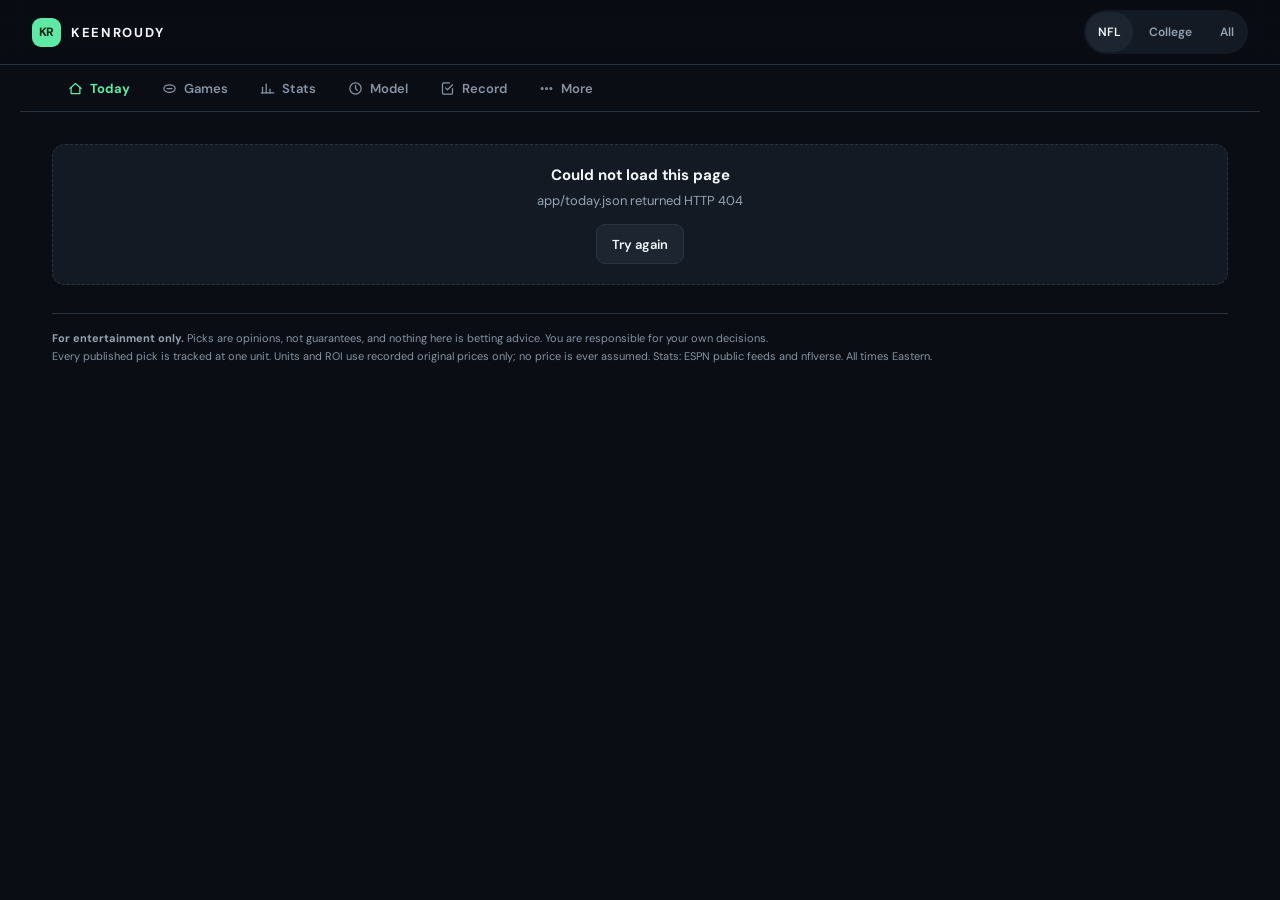
==== commit 30d4bd9a: "Replace the front end with one page built on the stats engine Six tabs: Today, Games, Stats, Model, " ====
--- a/site/index.html
+++ b/site/index.html
@@ -1,73 +1,38 @@
 <!doctype html>
 <html lang="en">
 <head>
-  <meta charset="utf-8">
-  <meta name="viewport" content="width=device-width,initial-scale=1">
-  <meta name="description" content="KeenRoudy Sports: games, researched football picks, player trends, and an honest results record. Follow NFL, college football, NBA, and MLB in one place.">
-  <meta name="theme-color" content="#0A0D13">
-  <title>KeenRoudy Sports · Games, Picks & Results</title>
-  <link rel="canonical" href="https://keenroudy.com/sports/">
-  <meta property="og:title" content="KeenRoudy Sports · Games, Picks & Results">
-  <meta property="og:description" content="Follow the games, understand the picks, and track the season record.">
-  <meta property="og:url" content="https://keenroudy.com/sports/">
-  <meta property="og:type" content="website">
-  <link rel="icon" href="favicon.svg">
-  <link rel="stylesheet" href="style.css?v=2">
-  <link rel="stylesheet" href="readable.css?v=24">
-  <link rel="stylesheet" href="board.css?v=4">
-  <link rel="stylesheet" href="hub.css?v=1">
-  <link rel="stylesheet" href="night.css?v=1">
-  <script src="records.js?v=4" defer></script>
-  <script src="analytics.js?v=2" defer></script>
-  <script src="dashboard.js?v=7" defer></script>
-  <script src="sports.js?v=6" defer></script>
-  <script src="matchups.js?v=1" defer></script>
-  <script src="players.js?v=3" defer></script>
-  <script src="board.js?v=6" defer></script>
-  <script src="shuffle.js?v=2" defer></script>
-  <script src="app.js?v=40" defer></script>
+<meta charset="utf-8">
+<meta name="viewport" content="width=device-width,initial-scale=1,viewport-fit=cover">
+<meta name="description" content="KeenRoudy Sports: NFL and college football stats, model projections next to the market, researched picks, and an honest scoreboard of how the model does against the closing line.">
+<meta name="theme-color" content="#0A0D13">
+<title>KeenRoudy Sports</title>
+<link rel="canonical" href="https://keenroudy.com/sports/">
+<meta property="og:title" content="KeenRoudy Sports">
+<meta property="og:description" content="Stats, model projections against the market, and an honest record.">
+<meta property="og:url" content="https://keenroudy.com/sports/">
+<meta property="og:type" content="website">
+<link rel="icon" href="favicon.svg">
+<link rel="stylesheet" href="app.css?v=8">
+<script src="core.js?v=8" defer></script>
+<script src="app.js?v=9" defer></script>
 </head>
 <body>
-  <a class="skip" href="#main">Skip to content</a>
-  <header>
-    <a class="brand" href="#sports" aria-label="KeenRoudy Sports home"><span class="mark" aria-hidden="true">KR</span><span>KEENROUDY<span class="brand-sports">SPORTS</span></span></a>
-    <div class="mast-note">LOVE THE GAME. KNOW THE NUMBER.<br><span>Follow the research. Track the results.</span></div>
-    <a class="repo" href="#record">Our record ↗</a>
-  </header>
-  <main id="main">
-    <div class="intro">
-      <div><p class="eyebrow" id="hero-eyebrow">KEENROUDY SPORTS</p><h1 id="hero-title">Today’s board</h1><p id="hero-description">Games, picks and the latest research.</p></div>
-      <div class="edition"><span id="today"></span><span class="dot" aria-hidden="true">●</span> <span id="freshness">Loading source status</span></div>
-    </div>
-    <div class="toolbar">
-      <nav class="league-tabs sport-nav" aria-label="Sport">
-        <a href="#sports" data-sport="all">All sports</a>
-        <button data-league="NFL" aria-pressed="false">NFL</button>
-        <button data-league="CFB" aria-pressed="false">College football</button>
-        <a href="#sport/NBA" data-sport="NBA">NBA</a>
-        <a href="#sport/MLB" data-sport="MLB">MLB</a>
-      </nav>
-      <label class="week-label">Football week <select id="week" aria-label="Football week"></select></label>
-    </div>
-    <nav class="sections" aria-label="Football sections">
-      <button data-view="home" aria-current="page">Overview</button>
-      <button data-view="scores">Games</button>
-      <button data-view="props">Picks & lines</button>
-      <button data-view="parlays">Parlays</button>
-      <button data-view="players">Players</button>
-      <button data-view="research">Research</button>
-      <button data-view="record">Results</button>
-    </nav>
-    <div id="notice" class="notice" role="status">Loading the latest board…</div>
-    <section id="content" aria-live="polite"></section>
-    <footer>
-      <strong>Enjoy the game. Keep the record honest.</strong>
-      <p>For entertainment only. Picks are opinions, not guarantees. You are responsible for your own betting decisions and any losses.</p>
-      <p>Every published play is tracked at one unit risked. Missing original prices mean unavailable profit and ROI. Personal ticket drafts do not enter the official record.</p>
-      <details class="update-plan"><summary>When does this update?</summary><p>Football research checks are scheduled for 8:30 a.m., 11:30 a.m., 5:30 p.m. and 11:30 p.m. Eastern, including weekday college games. Schedules and scores have separate hosted refreshes. Source timestamps show the latest successful check. Runs can be delayed; this is not a continuous live feed.</p></details>
-      <div><span>All game times Eastern · NFL · College football · NBA · MLB</span><a href="#record">Results & methodology</a></div>
-    </footer>
-  </main>
+<a class="skip" href="#view">Skip to content</a>
+<div class="top">
+  <span class="mark" aria-hidden="true">KR</span>
+  <span class="wordmark">KEENROUDY</span>
+  <span class="top-right"><span class="leagues" id="leagues" role="group" aria-label="League"></span></span>
+</div>
+<nav class="tabbar" id="tabs" aria-label="Sections"></nav>
+<main>
+  <div id="view" tabindex="-1"><div class="loading">Loading the slate…</div></div>
+  <footer>
+    <strong>For entertainment only.</strong> Picks are opinions, not guarantees, and nothing here is betting advice. You are responsible for your own decisions.<br>
+    Every published pick is tracked at one unit. Units and ROI use recorded original prices only; no price is ever assumed. Stats: ESPN public feeds and nflverse. All times Eastern.
+  </footer>
+</main>
+<a class="ticket-bar" id="ticket-bar" href="#ticket" hidden></a>
+<dialog class="detail" id="detail"></dialog>
+<noscript><main style="padding:40px 16px"><h1>KeenRoudy Sports</h1><p>This site needs JavaScript.</p></main></noscript>
 </body>
 </html>
-
--- a/site/app.css
+++ b/site/app.css
@@ -0,0 +1,389 @@
+/* KeenRoudy Sports. Dark theme from the /next/ prototype, extended for the stats,
+   model and ticket pages. Hand-written; no framework. */
+
+@import url('https://fonts.googleapis.com/css2?family=Barlow+Condensed:wght@600;700&family=DM+Sans:opsz,wght@9..40,400;9..40,500;9..40,600;9..40,700&display=swap');
+
+:root {
+  --bg: #0a0d13;
+  --surface: #141a24;
+  --raised: #1d2531;
+  --line: #2a3441;
+  --text: #f4f7fa;
+  --dim: #94a3b4;
+  --faint: #8494a6;
+
+  --mint: #5eeaa4;
+  --green: #3fd98b;
+  --amber: #ffb43d;
+  --rose: #ff5d6e;
+  --sky: #6fc2f0;
+
+  --radius: 13px;
+  --gutter: 16px;
+  --tabbar: 62px;
+}
+
+* { box-sizing: border-box; }
+
+html { color-scheme: dark; }
+
+body {
+  margin: 0;
+  background: var(--bg);
+  color: var(--text);
+  font-family: 'DM Sans', system-ui, sans-serif;
+  -webkit-font-smoothing: antialiased;
+  padding-bottom: calc(var(--tabbar) + env(safe-area-inset-bottom, 0px));
+}
+
+a { color: var(--mint); text-decoration: none; }
+a:hover { color: #8ff3c2; }
+
+:focus-visible { outline: 2px solid var(--mint); outline-offset: 2px; border-radius: 6px; }
+
+.num {
+  font-family: 'Barlow Condensed', 'DM Sans', sans-serif;
+  font-weight: 700;
+  font-variant-numeric: tabular-nums;
+  letter-spacing: .01em;
+}
+.tnum { font-variant-numeric: tabular-nums; }
+
+.skip {
+  position: absolute; left: -9999px; top: 0; z-index: 99;
+  padding: 10px 14px; background: var(--mint); color: #06210f; font-weight: 700;
+}
+.skip:focus { left: 8px; top: 8px; }
+
+/* ---------- chrome ---------- */
+
+.top {
+  position: sticky; top: 0; z-index: 20;
+  display: flex; align-items: center; gap: 10px;
+  padding: 10px var(--gutter);
+  background: rgba(10, 13, 19, .92);
+  backdrop-filter: blur(10px);
+  border-bottom: 1px solid var(--line);
+}
+.mark {
+  width: 29px; height: 29px; border-radius: 9px; flex-shrink: 0;
+  background: var(--mint); color: #06210f;
+  display: grid; place-items: center;
+  font-size: 12px; font-weight: 700; letter-spacing: -.02em;
+}
+.wordmark { font-size: 13px; font-weight: 700; letter-spacing: .13em; }
+.top-right { margin-left: auto; display: flex; align-items: center; gap: 8px; }
+
+.leagues { display: flex; gap: 4px; padding: 2px; background: var(--surface); border-radius: 999px; }
+.leagues button {
+  min-height: 40px; padding: 0 12px; border: 0; border-radius: 999px;
+  background: none; color: var(--dim);
+  font: inherit; font-size: 12px; font-weight: 600; cursor: pointer;
+}
+.leagues button[aria-pressed="true"] { background: var(--raised); color: var(--text); }
+
+.freshness { font-size: 11px; color: var(--faint); }
+.freshness b { color: var(--dim); font-weight: 600; }
+
+main { padding: 0 var(--gutter) 28px; max-width: 1240px; margin: 0 auto; }
+
+.page-head { padding: 18px 0 14px; }
+.page-head h1 { margin: 0; font-size: 32px; line-height: 1.05; font-family: 'Barlow Condensed', sans-serif; letter-spacing: .01em; text-transform: uppercase; }
+.page-head p { margin: 6px 0 0; font-size: 13px; color: var(--dim); }
+
+.eyebrow {
+  margin: 0 0 8px; font-size: 11px; font-weight: 700;
+  letter-spacing: .14em; color: var(--faint); text-transform: uppercase;
+}
+.section { margin: 22px 0 0; }
+.section-head { display: flex; align-items: baseline; justify-content: space-between; gap: 12px; margin-bottom: 9px; }
+.section-head .eyebrow { margin: 0; }
+.section-head a { font-size: 12px; font-weight: 600; }
+
+/* ---------- cards ---------- */
+
+.card {
+  background: var(--surface);
+  border: 1px solid var(--line);
+  border-radius: var(--radius);
+  overflow: hidden;
+}
+.card + .card { margin-top: 8px; }
+
+.empty {
+  padding: 20px 16px; text-align: center;
+  border: 1px dashed var(--line); border-radius: var(--radius);
+  background: var(--surface);
+}
+.empty h3 { margin: 0 0 6px; font-size: 15px; }
+.empty p { margin: 0 auto; max-width: 42ch; font-size: 13px; color: var(--dim); line-height: 1.55; }
+.empty .btn { margin-top: 13px; }
+
+.btn {
+  display: inline-flex; align-items: center; gap: 7px;
+  min-height: 40px; padding: 0 15px;
+  border: 1px solid var(--line); border-radius: 9px;
+  background: var(--raised); color: var(--text);
+  font: inherit; font-size: 13px; font-weight: 600; cursor: pointer;
+}
+.btn:hover { border-color: var(--faint); }
+.btn-primary { background: var(--mint); color: #06210f; border-color: var(--mint); }
+.btn-primary:hover { background: #8ff3c2; }
+
+/* ---------- line rows ---------- */
+
+.rows { display: flex; flex-direction: column; }
+.row {
+  display: flex; align-items: stretch; gap: 0;
+  border-bottom: 1px solid #1a222c;
+  color: inherit; text-align: left;
+  background: none; border-left: 0; border-right: 0; border-top: 0;
+  width: 100%; font: inherit; cursor: pointer;
+}
+.row:last-child { border-bottom: 0; }
+.row:hover { background: #121823; }
+.row-rail { width: 3px; flex-shrink: 0; align-self: stretch; }
+.row-main { flex-grow: 1; min-width: 0; padding: 11px 12px; }
+.row-top { display: flex; align-items: center; gap: 6px; flex-wrap: wrap; }
+.row-name { font-size: 14px; font-weight: 700; }
+.row-meta { font-size: 11px; color: var(--faint); }
+.row-market { margin-top: 2px; font-size: 13px; color: #c7d2dc; }
+.row-price { padding: 11px 12px 11px 6px; text-align: right; flex-shrink: 0; align-self: center; }
+.row-odds { font-size: 21px; line-height: 1; }
+.row-book { margin-top: 3px; font-size: 11px; color: var(--faint); }
+
+.pill {
+  padding: 1px 6px; border-radius: 4px;
+  font-size: 11px; font-weight: 700; letter-spacing: .05em; text-transform: uppercase;
+}
+.pill-ours { background: var(--mint); color: #06210f; }
+.pill-open { background: rgba(94, 234, 164, .16); color: var(--mint); }
+.pill-stale { background: rgba(255, 180, 61, .16); color: var(--amber); }
+.pill-closed { background: var(--raised); color: var(--dim); }
+.pill-unpriced { background: var(--raised); color: var(--dim); }
+.pill-reference { background: rgba(111, 194, 240, .14); color: var(--sky); }
+
+.move { display: inline-flex; align-items: center; gap: 2px; font-size: 11px; font-weight: 700; }
+.move-up { color: var(--amber); }
+.move-down { color: var(--sky); }
+
+/* ---------- games ---------- */
+
+.game-row { display: flex; flex-wrap: wrap; align-items: center; gap: 9px; padding: 11px 13px; border-bottom: 1px solid #1a222c; color: inherit; }
+.game-leans { flex-basis: 100%; padding-left: 67px; }
+.game-leans .leans { justify-content: flex-start; }
+.game-row:last-child { border-bottom: 0; }
+.game-row:hover { background: #121823; }
+.game-teams { display: flex; flex-direction: column; gap: 3px; width: 58px; flex-shrink: 0; }
+.game-team { display: flex; align-items: center; gap: 6px; font-size: 12px; font-weight: 700; }
+.game-chip { width: 3px; height: 12px; border-radius: 2px; flex-shrink: 0; }
+.game-mid { flex: 1 1 0; min-width: 0; font-size: 12px; color: var(--faint); line-height: 1.45; }
+.game-mid b { color: var(--text); font-weight: 600; white-space: nowrap; }
+.game-edge { flex-shrink: 0; text-align: right; width: 66px; }
+.game-edge-num { font-size: 21px; line-height: 1; }
+.game-edge-label { margin-top: 2px; font-size: 11px; letter-spacing: .04em; color: var(--faint); white-space: nowrap; }
+
+.score { font-size: 15px; font-weight: 700; }
+
+/* ---------- stats ---------- */
+
+.stats { display: grid; grid-template-columns: repeat(auto-fit, minmax(96px, 1fr)); gap: 8px; }
+.stat { padding: 11px 12px; background: var(--surface); border: 1px solid var(--line); border-radius: 12px; }
+.stat-label { font-size: 11px; letter-spacing: .1em; color: var(--faint); text-transform: uppercase; }
+.stat-value { margin-top: 5px; font-size: 25px; line-height: 1; }
+.stat-note { margin-top: 4px; font-size: 11px; color: var(--faint); }
+
+.bar { display: flex; gap: 3px; margin: 14px 0; }
+.bar span { flex-grow: 1; height: 7px; border-radius: 3px; }
+.bar .w { background: var(--green); }
+.bar .l { background: var(--rose); }
+.bar .p { background: var(--faint); }
+
+.notice {
+  padding: 11px 13px; border-radius: 11px; font-size: 12px; line-height: 1.55;
+  background: rgba(255, 180, 61, .08); border: 1px solid rgba(255, 180, 61, .25); color: #e8c88a;
+}
+.notice strong { color: var(--amber); }
+
+.meter { display: flex; align-items: center; gap: 9px; margin-top: 10px; }
+.meter-track { flex-grow: 1; height: 6px; border-radius: 3px; background: var(--line); overflow: hidden; }
+.meter-fill { height: 6px; border-radius: 3px; background: var(--amber); }
+.meter-text { font-size: 11px; font-weight: 700; color: var(--dim); }
+
+/* ---------- filters ---------- */
+
+.filters { display: flex; gap: 7px; overflow-x: auto; padding: 2px 0 10px; scrollbar-width: none; }
+.filters::-webkit-scrollbar { display: none; }
+.chip {
+  flex-shrink: 0; min-height: 34px; padding: 0 12px;
+  border: 1px solid var(--line); border-radius: 999px;
+  background: var(--surface); color: var(--dim);
+  font: inherit; font-size: 12px; font-weight: 600; cursor: pointer; white-space: nowrap;
+}
+.chip[aria-pressed="true"] { background: var(--mint); color: #06210f; border-color: var(--mint); }
+
+.search {
+  width: 100%; min-height: 42px; padding: 0 13px; margin-bottom: 10px;
+  background: var(--surface); border: 1px solid var(--line); border-radius: 10px;
+  color: var(--text); font: inherit; font-size: 14px;
+}
+.search::placeholder { color: var(--faint); }
+
+/* ---------- detail ---------- */
+
+.detail { border: 0; padding: 0; background: none; max-width: 560px; width: 100%; }
+.detail::backdrop { background: rgba(4, 6, 10, .74); }
+.detail-inner { background: var(--surface); border: 1px solid var(--line); border-radius: var(--radius); overflow: hidden; }
+.detail-head { display: flex; align-items: flex-start; gap: 10px; padding: 15px; border-bottom: 1px solid var(--line); }
+.detail-body { padding: 15px; max-height: 62vh; overflow-y: auto; }
+.detail-body h4 { margin: 16px 0 6px; font-size: 11px; letter-spacing: .12em; color: var(--faint); text-transform: uppercase; }
+.detail-body h4:first-child { margin-top: 0; }
+.detail-body p { margin: 0 0 10px; font-size: 13px; line-height: 1.6; color: #c7d2dc; }
+.close {
+  margin-left: auto; width: 34px; height: 34px; flex-shrink: 0;
+  border: 1px solid var(--line); border-radius: 9px; background: var(--raised);
+  color: var(--dim); font-size: 17px; line-height: 1; cursor: pointer;
+}
+
+.kv { display: grid; grid-template-columns: repeat(auto-fit, minmax(84px, 1fr)); gap: 8px; }
+.kv div { padding: 9px 10px; background: var(--bg); border: 1px solid var(--line); border-radius: 9px; }
+.kv span { display: block; font-size: 11px; letter-spacing: .08em; color: var(--faint); text-transform: uppercase; }
+.kv strong { display: block; margin-top: 4px; font-size: 15px; }
+
+.sources { display: flex; flex-wrap: wrap; gap: 6px; }
+.sources a { padding: 5px 9px; background: var(--bg); border: 1px solid var(--line); border-radius: 7px; font-size: 11px; }
+
+/* ---------- tab bar ---------- */
+
+.tabbar {
+  position: fixed; left: 0; right: 0; bottom: 0; z-index: 30;
+  display: flex; background: rgba(16, 22, 32, .96); backdrop-filter: blur(10px);
+  border-top: 1px solid var(--line);
+  padding-bottom: env(safe-area-inset-bottom, 0px);
+}
+.tabbar a {
+  flex-grow: 1; min-height: var(--tabbar);
+  display: flex; flex-direction: column; align-items: center; justify-content: center; gap: 3px;
+  color: var(--faint); font-size: 11px; font-weight: 600;
+}
+.tabbar a[aria-current="page"] { color: var(--mint); font-weight: 700; }
+
+footer { margin-top: 28px; padding-top: 16px; border-top: 1px solid var(--line); font-size: 11px; color: var(--faint); line-height: 1.6; }
+footer strong { color: var(--dim); }
+
+@media (min-width: 860px) {
+  :root { --gutter: 32px; }
+  .page-head h1 { font-size: 44px; }
+  body { padding-bottom: 0; }
+  .tabbar {
+    position: sticky; top: 50px; bottom: auto;
+    background: none; backdrop-filter: none; border-top: 0;
+    border-bottom: 1px solid var(--line);
+    max-width: 1240px; margin: 0 auto; padding: 0 var(--gutter);
+  }
+  .tabbar a { flex-grow: 0; min-height: 46px; flex-direction: row; gap: 7px; padding: 0 16px; font-size: 13px; }
+  .tabbar svg { width: 15px; height: 15px; }
+  .two-col { display: grid; grid-template-columns: 1.55fr 1fr; gap: 22px; align-items: start; }
+}
+
+@media (prefers-reduced-motion: reduce) {
+  * { animation: none !important; transition: none !important; }
+}
+
+/* ---------- additions for the full site ---------- */
+
+.muted { color: var(--dim); }
+.faint { color: var(--faint); }
+.up { color: var(--green); }
+.down { color: var(--rose); }
+.warn { color: var(--amber); }
+.grid-2 { display: grid; gap: 14px; }
+.tiles { display: grid; grid-template-columns: repeat(auto-fit, minmax(128px, 1fr)); gap: 8px; }
+.loading { padding: 48px 0; text-align: center; color: var(--faint); font-size: 13px; }
+.prose { font-size: 13px; line-height: 1.65; color: #c7d2dc; }
+.prose p { margin: 0 0 10px; }
+.list { margin: 0; padding-left: 18px; font-size: 13px; line-height: 1.6; color: #c7d2dc; }
+.list li + li { margin-top: 4px; }
+.inline-links { display: flex; flex-wrap: wrap; gap: 10px 16px; font-size: 12px; font-weight: 600; }
+
+/* segmented controls and toolbars */
+.toolbar { display: flex; flex-wrap: wrap; align-items: center; gap: 8px; margin-bottom: 10px; }
+.seg { display: inline-flex; padding: 2px; gap: 2px; background: var(--surface); border: 1px solid var(--line); border-radius: 10px; max-width: 100%; overflow-x: auto; scrollbar-width: none; }
+.seg::-webkit-scrollbar { display: none; }
+.seg button { min-height: 34px; padding: 0 12px; border: 0; border-radius: 8px; background: none; color: var(--dim); font: inherit; font-size: 12px; font-weight: 600; cursor: pointer; white-space: nowrap; }
+.seg button[aria-pressed="true"] { background: var(--raised); color: var(--text); }
+select.pick { min-height: 36px; padding: 0 10px; background: var(--surface); color: var(--text); border: 1px solid var(--line); border-radius: 9px; font: inherit; font-size: 12px; }
+
+/* model vs market chips */
+.lean { display: inline-flex; align-items: center; gap: 4px; padding: 2px 7px; border-radius: 6px; font-size: 11px; font-weight: 700; letter-spacing: .02em; background: var(--raised); color: var(--dim); white-space: nowrap; }
+.lean-strong { background: rgba(94, 234, 164, .15); color: var(--mint); }
+.lean-mild { background: rgba(111, 194, 240, .12); color: var(--sky); }
+.leans { display: flex; flex-wrap: wrap; gap: 4px; justify-content: flex-end; }
+.game-model { flex-shrink: 0; text-align: right; min-width: 92px; }
+.game-model .num { font-size: 19px; line-height: 1; }
+.game-model .row-meta { margin-top: 3px; }
+
+/* data tables */
+.table-wrap { overflow-x: auto; border: 1px solid var(--line); border-radius: var(--radius); background: var(--surface); }
+table.data { width: 100%; border-collapse: collapse; font-size: 12px; font-variant-numeric: tabular-nums; }
+table.data caption { padding: 10px 12px 0; text-align: left; font-size: 11px; font-weight: 700; letter-spacing: .12em; color: var(--faint); text-transform: uppercase; caption-side: top; }
+table.data th, table.data td { padding: 8px 10px; text-align: right; white-space: nowrap; border-bottom: 1px solid #1a222c; }
+table.data tr:last-child td { border-bottom: 0; }
+table.data th:first-child, table.data td:first-child { text-align: left; position: sticky; left: 0; background: var(--surface); z-index: 1; }
+table.data thead th { font-size: 11px; font-weight: 700; letter-spacing: .05em; color: var(--faint); text-transform: uppercase; }
+table.data tbody tr:hover td { background: #121823; }
+table.data .sub { display: block; margin-top: 1px; font-size: 10px; color: var(--faint); font-weight: 400; }
+table.data a { font-weight: 600; }
+
+/* bar chart of recent games */
+.chart { position: relative; display: flex; align-items: flex-end; gap: 4px; height: 170px; padding: 18px 12px 6px; }
+.chart .col { position: relative; flex: 1 1 0; display: flex; flex-direction: column; align-items: center; justify-content: flex-end; height: 100%; min-width: 0; }
+.chart .b { width: 100%; max-width: 28px; border-radius: 4px 4px 1px 1px; background: var(--sky); min-height: 2px; }
+.chart .b.over { background: var(--green); }
+.chart .b.under { background: var(--rose); }
+.chart .b.push { background: var(--faint); }
+.chart .v { font-size: 10px; color: var(--dim); margin-bottom: 3px; }
+.chart .x { font-size: 9px; color: var(--faint); margin-top: 4px; white-space: nowrap; overflow: hidden; text-overflow: ellipsis; max-width: 100%; }
+.chart .line { position: absolute; left: 12px; right: 12px; border-top: 1px dashed var(--amber); pointer-events: none; }
+.chart .line span { position: absolute; right: 0; top: -15px; font-size: 10px; font-weight: 700; color: var(--amber); }
+
+/* defense rank chips */
+.rank { display: inline-block; min-width: 40px; padding: 1px 6px; border-radius: 5px; font-size: 11px; font-weight: 700; text-align: center; background: var(--raised); color: var(--dim); }
+.rank-soft { background: rgba(63, 217, 139, .14); color: var(--green); }
+.rank-tough { background: rgba(255, 93, 110, .14); color: var(--rose); }
+.barcell { display: flex; align-items: center; justify-content: flex-end; gap: 8px; }
+.barcell i { display: block; height: 6px; border-radius: 3px; background: var(--sky); opacity: .7; }
+
+/* player and team heads */
+.who { display: flex; align-items: center; gap: 12px; }
+.who .badge { width: 48px; height: 48px; border-radius: 12px; display: grid; place-items: center; flex-shrink: 0; font-family: 'Barlow Condensed', sans-serif; font-weight: 700; font-size: 18px; color: #fff; background: var(--raised); }
+.who h1 { font-size: 30px; }
+.back { font-size: 12px; font-weight: 600; color: var(--faint); }
+
+/* search results and menus */
+.results a, .menu a { display: flex; align-items: center; justify-content: space-between; gap: 10px; padding: 12px 14px; border-bottom: 1px solid #1a222c; color: var(--text); }
+.results a:last-child, .menu a:last-child { border-bottom: 0; }
+.results a:hover, .menu a:hover { background: #121823; }
+.results small, .menu small { font-size: 12px; color: var(--faint); font-weight: 400; }
+.menu a { font-weight: 600; min-height: 52px; }
+
+/* injury and status pills */
+.pill-out { background: rgba(255, 93, 110, .16); color: var(--rose); }
+.pill-q { background: rgba(255, 180, 61, .16); color: var(--amber); }
+.pill-win { background: rgba(63, 217, 139, .16); color: var(--green); }
+.pill-loss { background: rgba(255, 93, 110, .16); color: var(--rose); }
+
+/* tickets */
+.add { min-width: 40px; min-height: 40px; margin: 0 6px 0 0; align-self: center; border-radius: 9px; border: 1px solid var(--line); background: var(--raised); color: var(--mint); font: inherit; font-size: 16px; font-weight: 700; cursor: pointer; }
+.add[aria-pressed="true"] { background: var(--mint); color: #06210f; border-color: var(--mint); }
+.ticket-bar { position: fixed; left: 12px; right: 12px; bottom: calc(var(--tabbar) + 10px + env(safe-area-inset-bottom, 0px)); z-index: 25; display: flex; align-items: center; justify-content: space-between; gap: 10px; min-height: 46px; padding: 0 14px; border-radius: 12px; background: var(--mint); color: #06210f; font-size: 13px; font-weight: 700; box-shadow: 0 10px 28px rgba(0, 0, 0, .45); }
+.ticket-bar:hover { color: #06210f; background: #8ff3c2; }
+.field { display: flex; flex-direction: column; gap: 5px; font-size: 11px; font-weight: 700; letter-spacing: .08em; color: var(--faint); text-transform: uppercase; }
+.field input { min-height: 40px; padding: 0 10px; background: var(--bg); border: 1px solid var(--line); border-radius: 9px; color: var(--text); font: inherit; font-size: 14px; }
+
+@media (min-width: 860px) {
+  .grid-2 { grid-template-columns: 1fr 1fr; }
+  .ticket-bar { left: auto; right: 28px; bottom: 28px; width: 330px; }
+  .who h1 { font-size: 40px; }
+}
+[hidden] { display: none !important; }
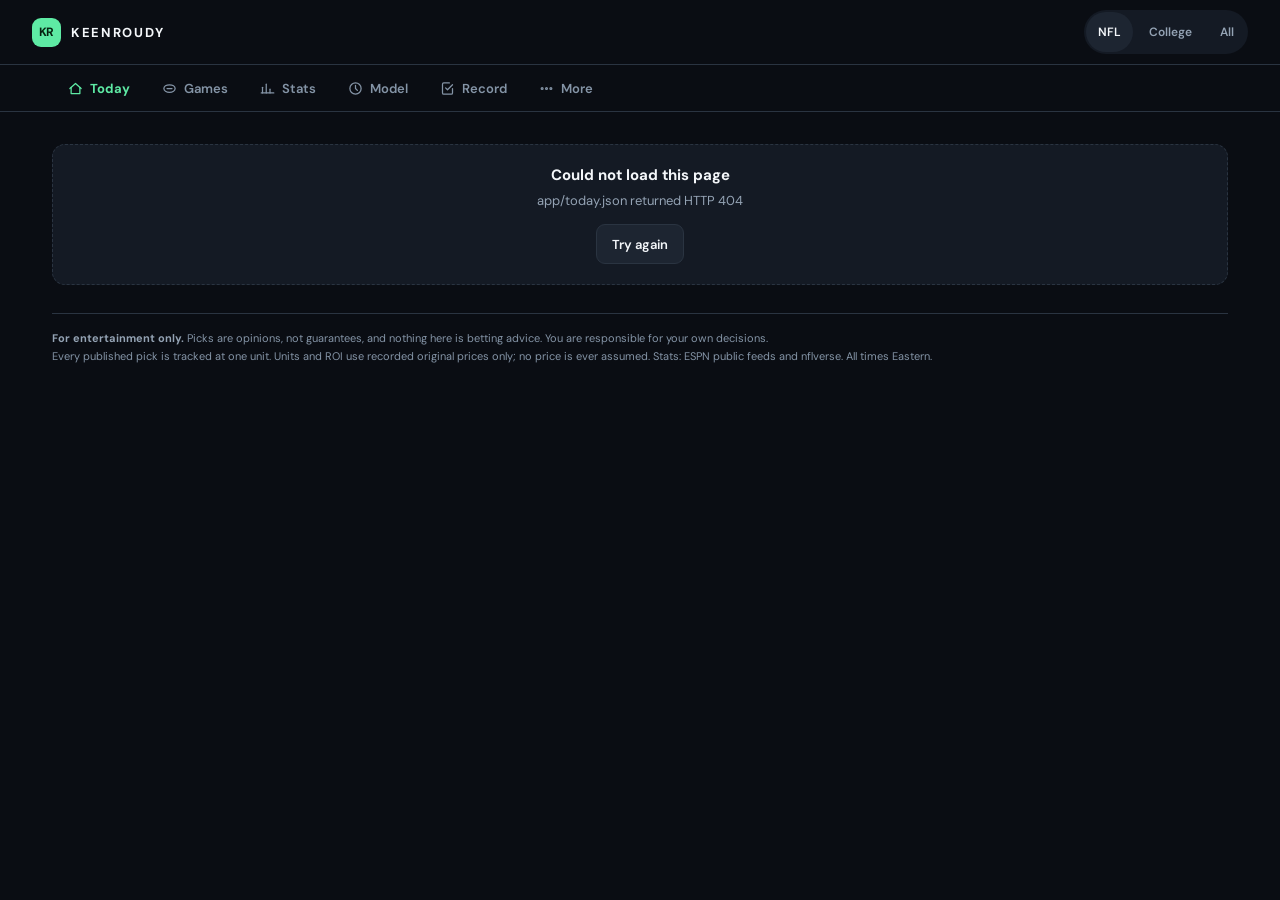
==== commit cfdd20c0: "Calibrate v2's chances, put props and today's games on the board scripts/calibrate.py fits, on the 2" ====
--- a/site/index.html
+++ b/site/index.html
@@ -12,9 +12,9 @@
 <meta property="og:url" content="https://keenroudy.com/sports/">
 <meta property="og:type" content="website">
 <link rel="icon" href="favicon.svg">
-<link rel="stylesheet" href="app.css?v=8">
-<script src="core.js?v=8" defer></script>
-<script src="app.js?v=9" defer></script>
+<link rel="stylesheet" href="app.css?v=17">
+<script src="core.js?v=18" defer></script>
+<script src="app.js?v=18" defer></script>
 </head>
 <body>
 <a class="skip" href="#view">Skip to content</a>
--- a/site/app.css
+++ b/site/app.css
@@ -61,8 +61,7 @@
   position: sticky; top: 0; z-index: 20;
   display: flex; align-items: center; gap: 10px;
   padding: 10px var(--gutter);
-  background: rgba(10, 13, 19, .92);
-  backdrop-filter: blur(10px);
+  background: var(--bg);
   border-bottom: 1px solid var(--line);
 }
 .mark {
@@ -149,8 +148,8 @@
 .row-meta { font-size: 11px; color: var(--faint); }
 .row-market { margin-top: 2px; font-size: 13px; color: #c7d2dc; }
 .row-price { padding: 11px 12px 11px 6px; text-align: right; flex-shrink: 0; align-self: center; }
-.row-odds { font-size: 21px; line-height: 1; }
-.row-book { margin-top: 3px; font-size: 11px; color: var(--faint); }
+.row-odds { display: block; font-size: 21px; line-height: 1; }
+.row-book { display: block; margin-top: 3px; font-size: 11px; color: var(--faint); }
 
 .pill {
   padding: 1px 6px; border-radius: 4px;
@@ -160,12 +159,16 @@
 .pill-open { background: rgba(94, 234, 164, .16); color: var(--mint); }
 .pill-stale { background: rgba(255, 180, 61, .16); color: var(--amber); }
 .pill-closed { background: var(--raised); color: var(--dim); }
+.grade { display: flex; flex-wrap: wrap; align-items: center; gap: 4px 7px; margin-top: 4px; font-size: 12px; color: var(--dim); }
+.grade b, .grade-word { padding: 1px 7px; border-radius: 6px; font-size: 11px; font-weight: 700; white-space: nowrap; }
+.grade-strong b, b.grade-strong { background: rgba(63, 217, 139, .16); color: var(--green); }
+.grade-lean b, b.grade-lean { background: rgba(255, 180, 61, .16); color: var(--amber); }
+.grade-pass b, .grade-none b { background: var(--raised); color: var(--dim); }
+.row-closed { opacity: .6; }
 .pill-unpriced { background: var(--raised); color: var(--dim); }
 .pill-reference { background: rgba(111, 194, 240, .14); color: var(--sky); }
 
-.move { display: inline-flex; align-items: center; gap: 2px; font-size: 11px; font-weight: 700; }
-.move-up { color: var(--amber); }
-.move-down { color: var(--sky); }
+.move { display: inline-flex; align-items: center; gap: 2px; font-size: 11px; font-weight: 600; color: var(--faint); }
 
 /* ---------- games ---------- */
 
@@ -205,11 +208,6 @@
 }
 .notice strong { color: var(--amber); }
 
-.meter { display: flex; align-items: center; gap: 9px; margin-top: 10px; }
-.meter-track { flex-grow: 1; height: 6px; border-radius: 3px; background: var(--line); overflow: hidden; }
-.meter-fill { height: 6px; border-radius: 3px; background: var(--amber); }
-.meter-text { font-size: 11px; font-weight: 700; color: var(--dim); }
-
 /* ---------- filters ---------- */
 
 .filters { display: flex; gap: 7px; overflow-x: auto; padding: 2px 0 10px; scrollbar-width: none; }
@@ -276,10 +274,10 @@
   .page-head h1 { font-size: 44px; }
   body { padding-bottom: 0; }
   .tabbar {
-    position: sticky; top: 50px; bottom: auto;
-    background: none; backdrop-filter: none; border-top: 0;
+    position: sticky; top: 50px; bottom: auto; z-index: 20;
+    background: var(--bg); backdrop-filter: none; border-top: 0;
     border-bottom: 1px solid var(--line);
-    max-width: 1240px; margin: 0 auto; padding: 0 var(--gutter);
+    max-width: none; margin: 0; padding: 0 max(var(--gutter), calc((100% - 1240px) / 2 + var(--gutter)));
   }
   .tabbar a { flex-grow: 0; min-height: 46px; flex-direction: row; gap: 7px; padding: 0 16px; font-size: 13px; }
   .tabbar svg { width: 15px; height: 15px; }
@@ -316,8 +314,8 @@
 
 /* model vs market chips */
 .lean { display: inline-flex; align-items: center; gap: 4px; padding: 2px 7px; border-radius: 6px; font-size: 11px; font-weight: 700; letter-spacing: .02em; background: var(--raised); color: var(--dim); white-space: nowrap; }
-.lean-strong { background: rgba(94, 234, 164, .15); color: var(--mint); }
-.lean-mild { background: rgba(111, 194, 240, .12); color: var(--sky); }
+.lean-strong { background: rgba(63, 217, 139, .16); color: var(--green); }
+.lean-mild { background: rgba(255, 180, 61, .16); color: var(--amber); }
 .leans { display: flex; flex-wrap: wrap; gap: 4px; justify-content: flex-end; }
 .game-model { flex-shrink: 0; text-align: right; min-width: 92px; }
 .game-model .num { font-size: 19px; line-height: 1; }
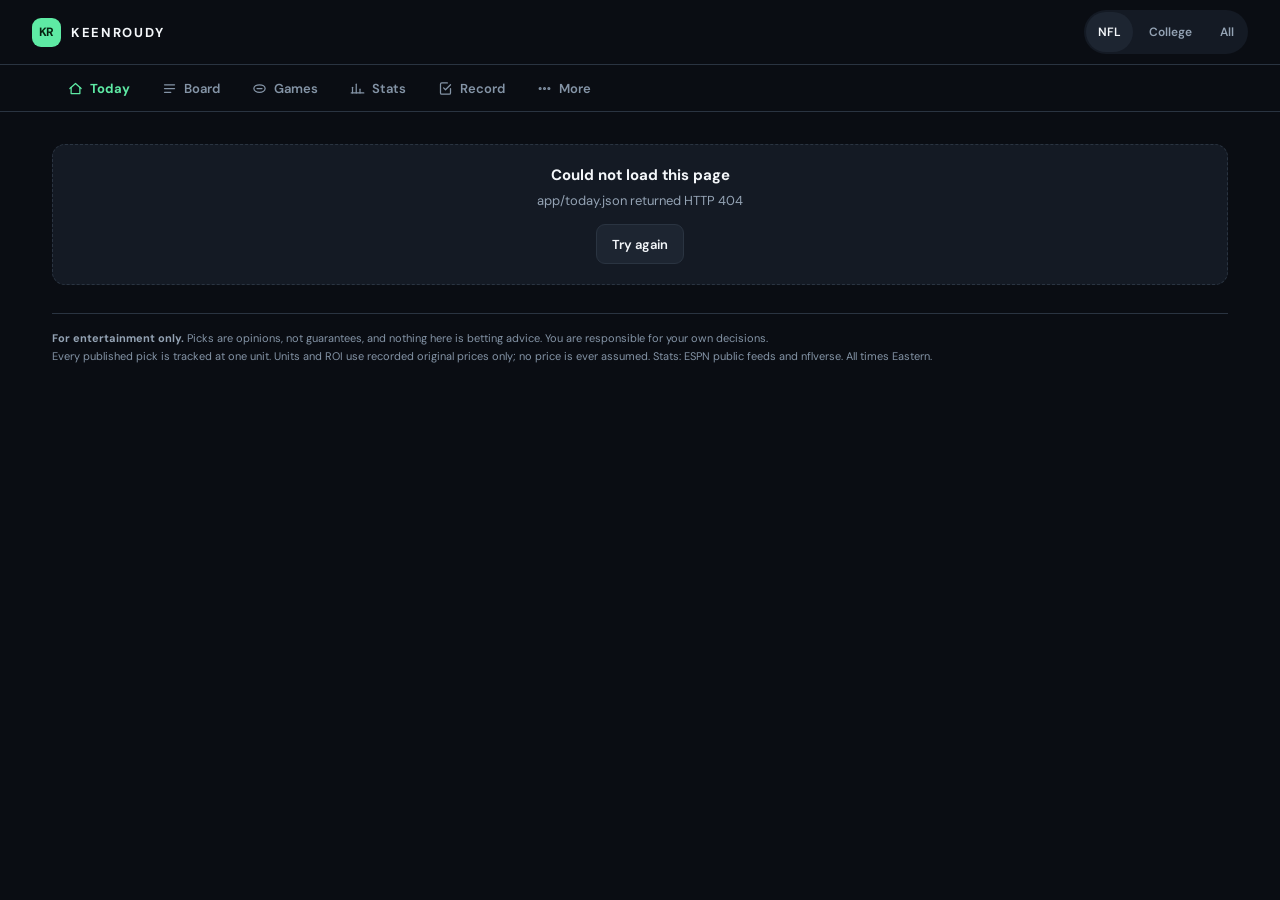
==== commit a22fbadd: "Grade road spreads as the road side; put the board in the main tabs The board graded every away spre" ====
--- a/site/index.html
+++ b/site/index.html
@@ -14,7 +14,7 @@
 <link rel="icon" href="favicon.svg">
 <link rel="stylesheet" href="app.css?v=17">
 <script src="core.js?v=18" defer></script>
-<script src="app.js?v=18" defer></script>
+<script src="app.js?v=20" defer></script>
 </head>
 <body>
 <a class="skip" href="#view">Skip to content</a>
